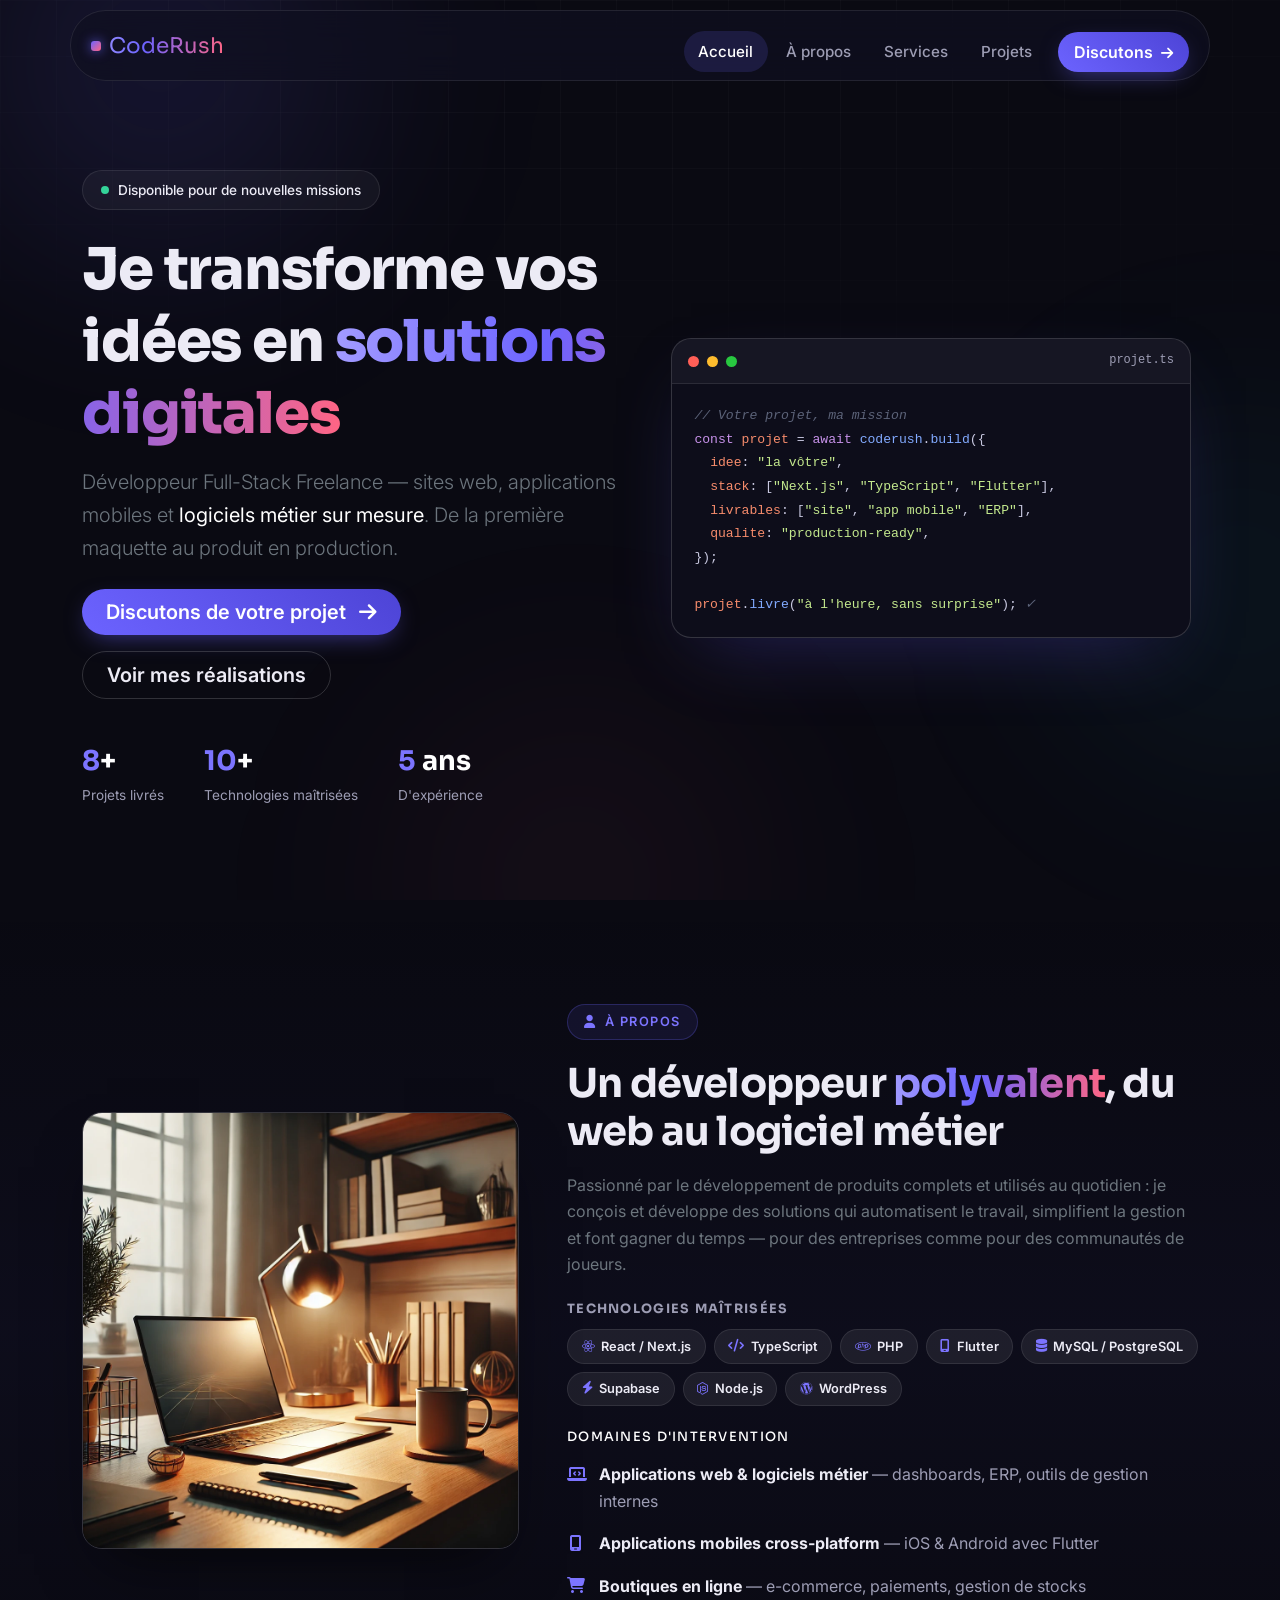
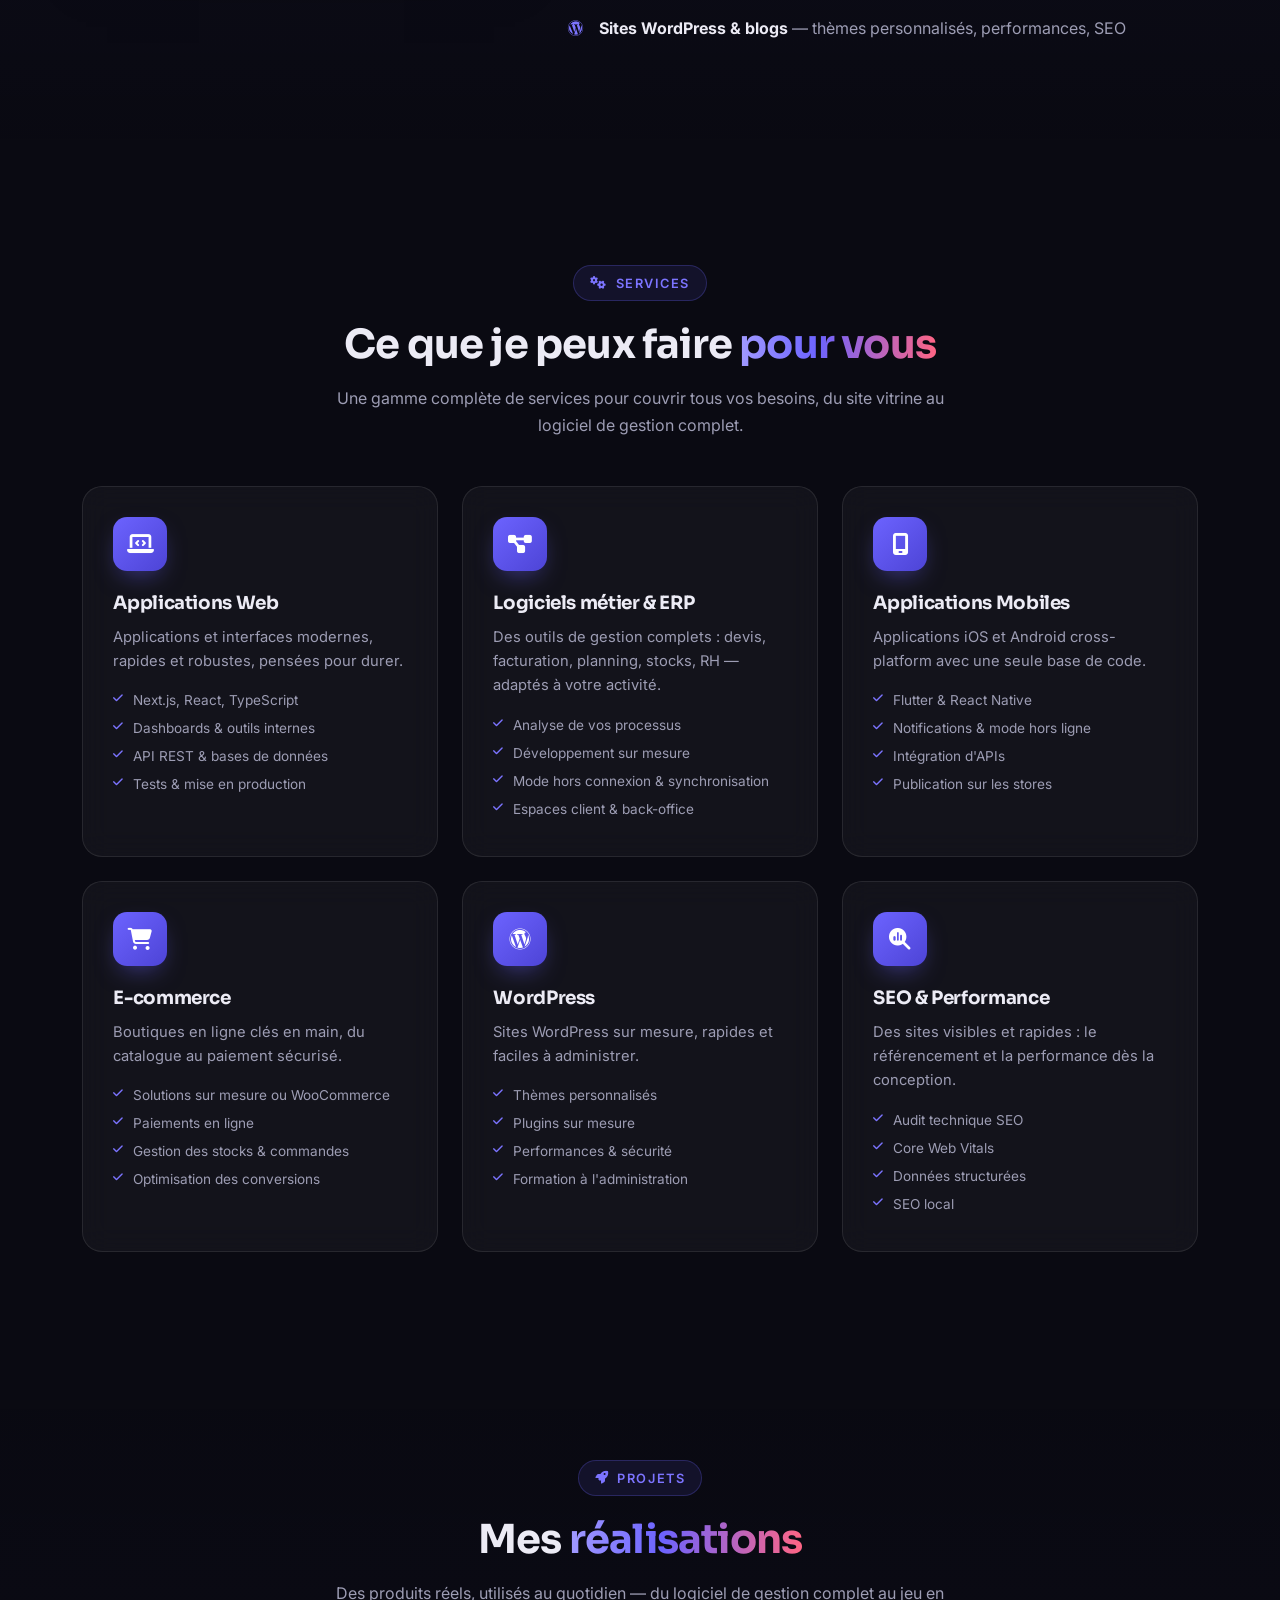
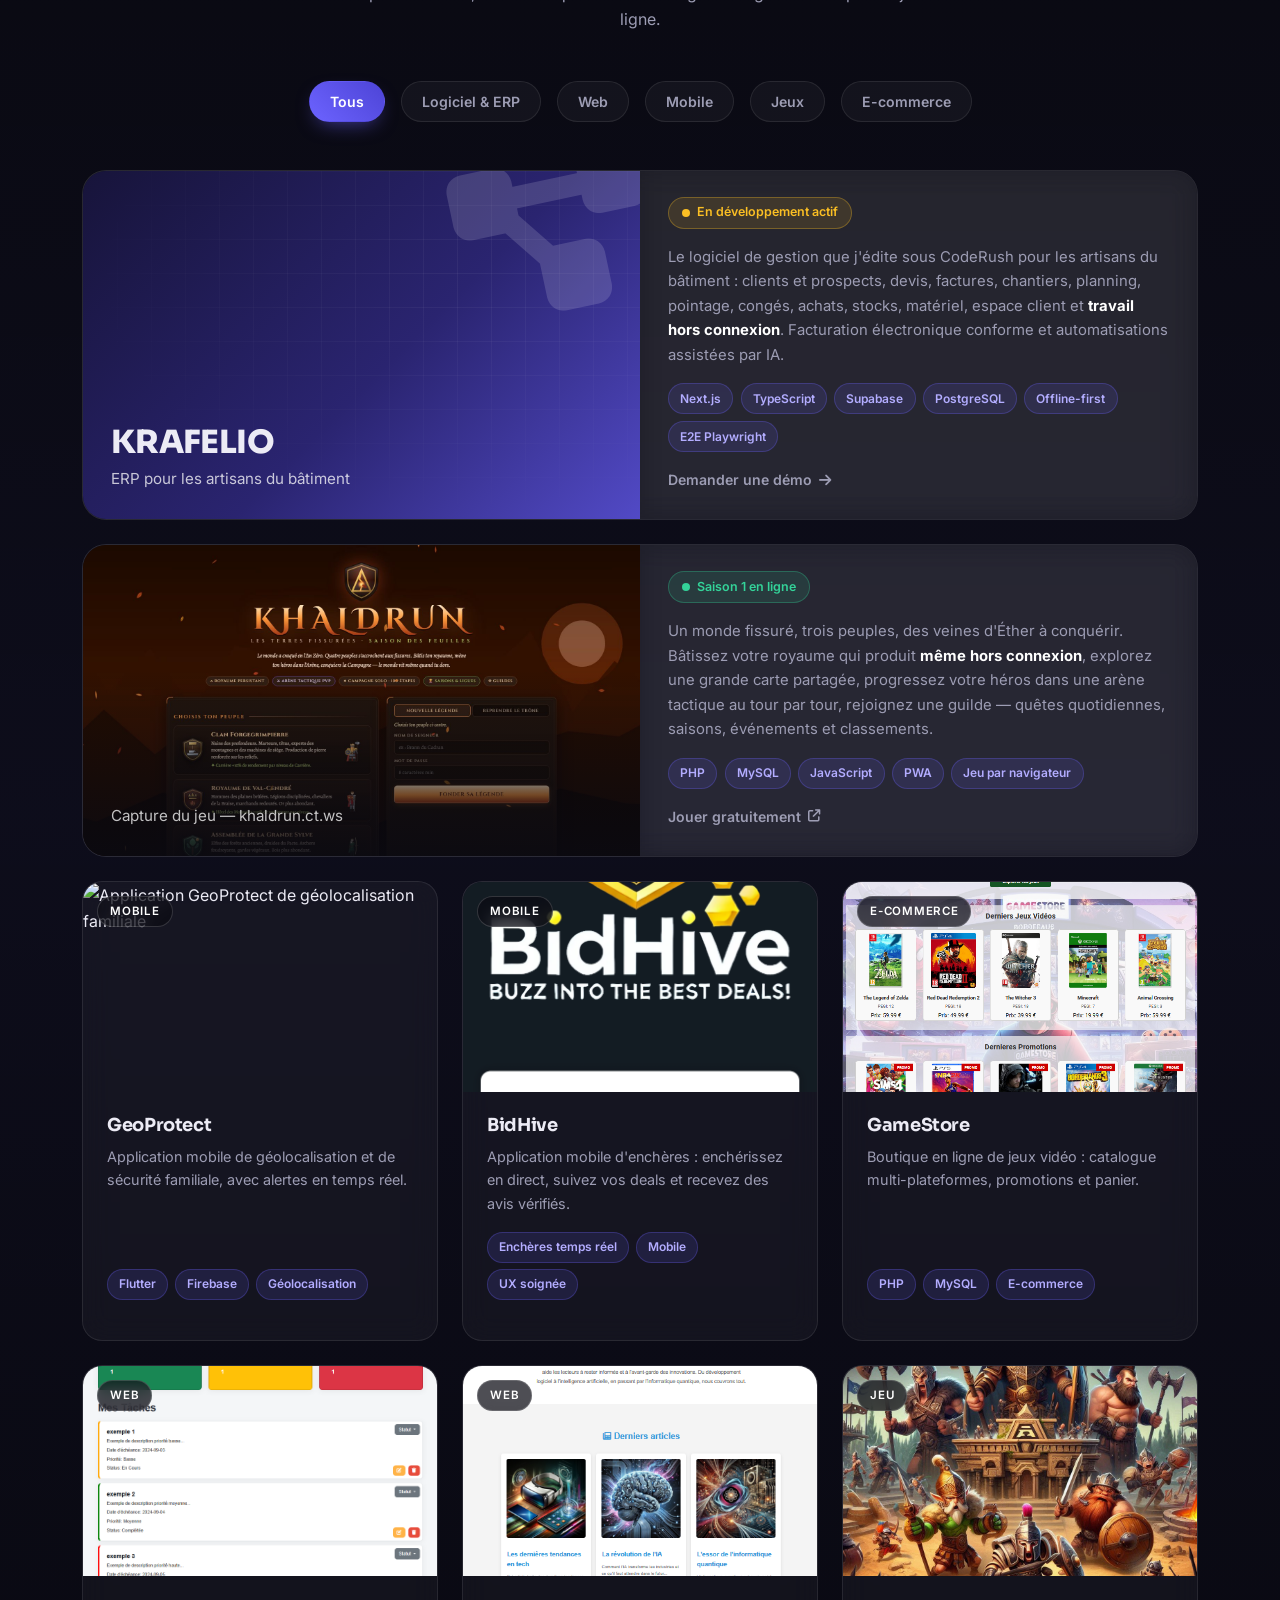
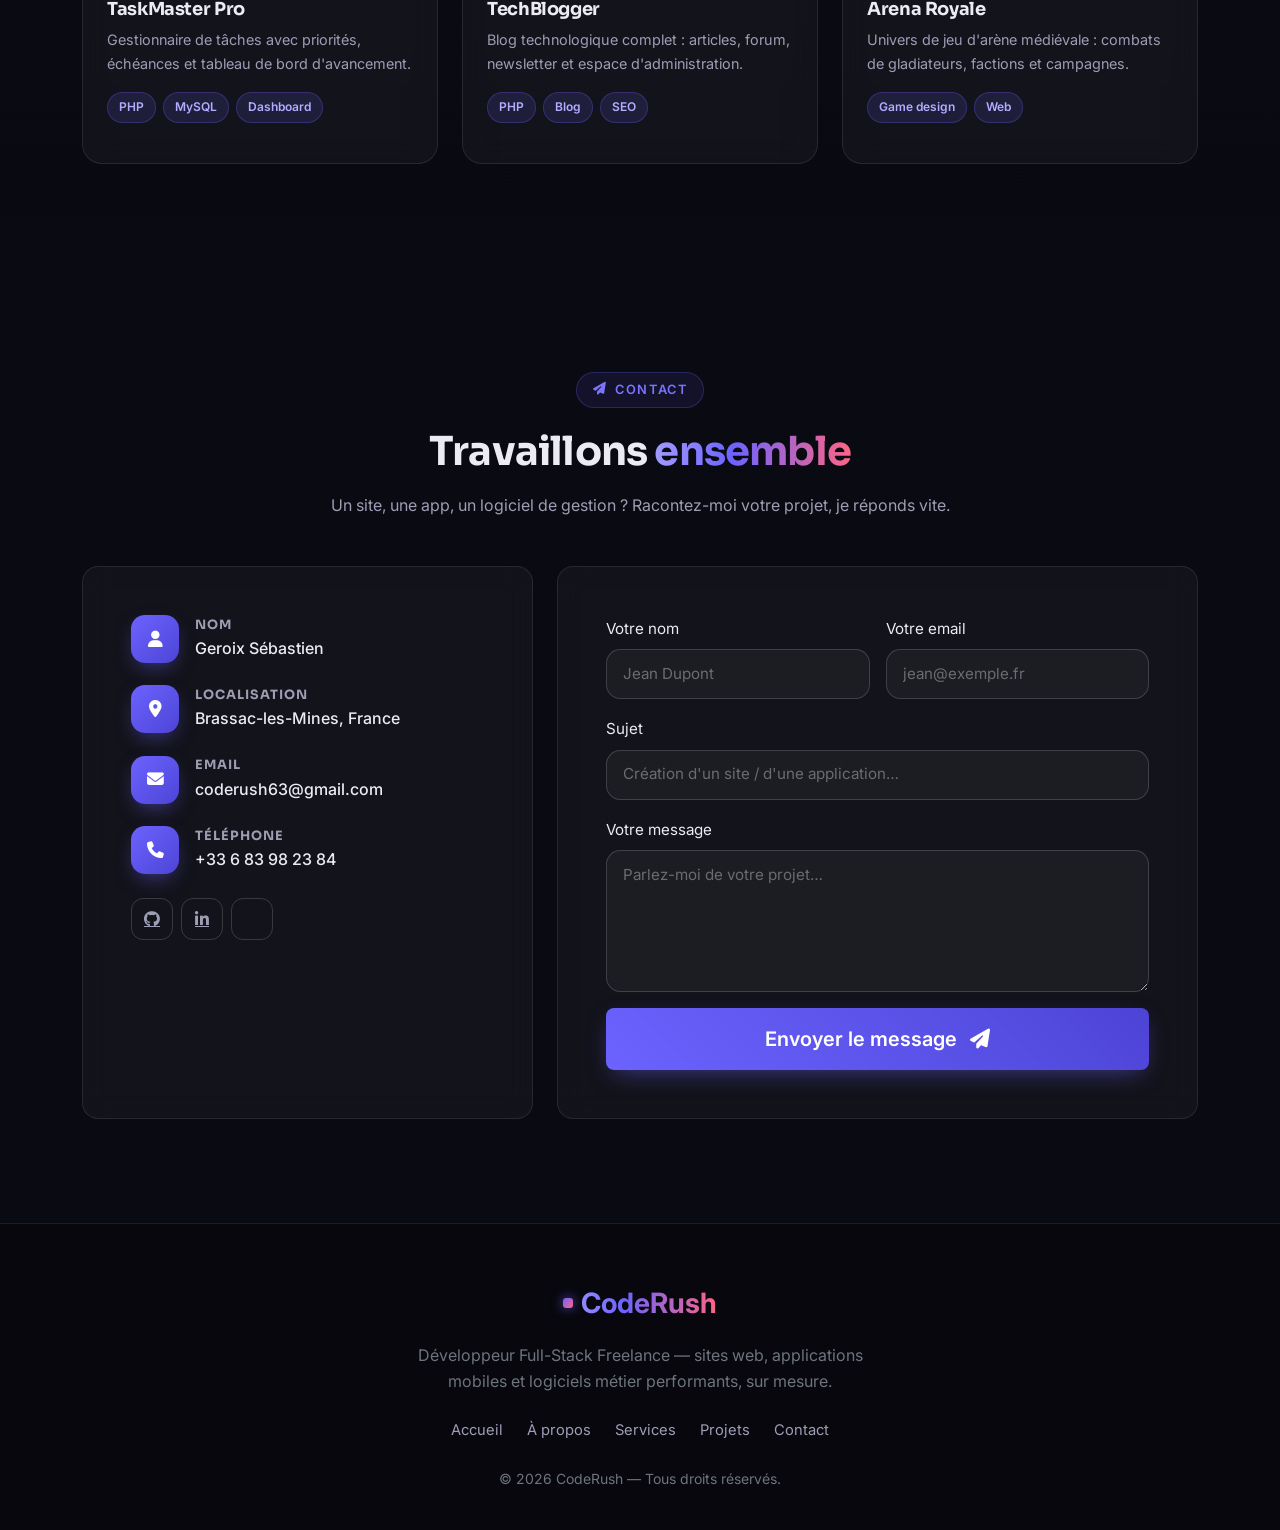
==== index.html @ 4668a02f "Khaldrun : visuel de la carte remplace par une capture reelle du jeu (khaldrun.ct.ws)" ====
<!DOCTYPE html>
<html lang="fr-FR">
<head>
    <meta charset="UTF-8">
    <meta name="viewport" content="width=device-width, initial-scale=1.0">
    <meta name="google-site-verification" content="MzzdvnJms9jfhmBtzHGOG1rC6vG__gvndeYAR5hFXu0" />
    <title>CodeRush | Développeur Full-Stack Freelance — Sites, applications & logiciels métier</title>
    <meta name="description" content="Développeur Full-Stack Freelance : sites web, applications mobiles, e-commerce et logiciels métier (ERP). Expertise Next.js, TypeScript, Flutter, PHP, Supabase et WordPress.">
    <meta name="keywords" content="développeur, développeur web, développeur application, création site web, ecommerce, code, rush, code-rush, freelance, react, nextjs, flutter, wordpress, erp, logiciel métier">
    <meta name="author" content="CodeRush">
    <meta name="robots" content="index, follow">
    <meta name="theme-color" content="#0a0a12">
    <meta property="og:title" content="CodeRush | Développeur Full-Stack Freelance">
    <meta property="og:description" content="Sites web, applications mobiles et logiciels métier sur mesure. De l'idée au produit en production.">
    <meta property="og:type" content="website">
    <meta property="og:url" content="https://www.code-rush.fr">
    <meta property="og:image" content="https://www.code-rush.fr/og-image.jpg">
    <meta property="og:image:width" content="1200">
    <meta property="og:image:height" content="630">
    <meta property="og:image:alt" content="CodeRush — Développeur Full-Stack Freelance">
    <meta property="og:locale" content="fr_FR">
    <meta property="og:site_name" content="CodeRush">
    <meta name="twitter:card" content="summary_large_image">
    <meta name="twitter:title" content="CodeRush | Développeur Full-Stack Freelance">
    <meta name="twitter:description" content="Sites web, applications mobiles et logiciels métier sur mesure. De l'idée au produit en production.">
    <meta name="twitter:image" content="https://www.code-rush.fr/og-image.jpg">
    <link rel="canonical" href="https://www.code-rush.fr">

    <!-- Schema.org markup for Google -->
    <script type="application/ld+json">
    {
      "@context": "https://schema.org",
      "@graph": [
        {
          "@type": "Person",
          "name": "CodeRush",
          "jobTitle": "Développeur Full-Stack Freelance",
          "url": "https://www.code-rush.fr",
          "sameAs": [
            "https://github.com/coderush",
            "https://www.linkedin.com/in/coderush",
            "https://www.malt.fr/profile/coderush"
          ],
          "address": {
            "@type": "PostalAddress",
            "addressLocality": "Brassac-les-Mines",
            "addressRegion": "Puy-de-Dôme",
            "addressCountry": "FR"
          },
          "email": "mailto:coderush63@gmail.com",
          "telephone": "+33-6-83-98-23-84",
          "knowsAbout": ["Next.js", "TypeScript", "React", "Flutter", "PHP", "MySQL", "Supabase", "WordPress", "Node.js"],
          "description": "Développeur Full-Stack Freelance spécialisé dans la création de sites web, d'applications mobiles et de logiciels métier (ERP)."
        },
        {
          "@type": "WebSite",
          "url": "https://www.code-rush.fr",
          "name": "CodeRush",
          "inLanguage": "fr-FR",
          "publisher": { "@id": "https://www.code-rush.fr/#person" }
        },
        {
          "@type": "ProfessionalService",
          "name": "CodeRush",
          "url": "https://www.code-rush.fr",
          "email": "coderush63@gmail.com",
          "telephone": "+33-6-83-98-23-84",
          "priceRange": "€€",
          "areaServed": "FR",
          "address": {
            "@type": "PostalAddress",
            "addressLocality": "Brassac-les-Mines",
            "addressRegion": "Puy-de-Dôme",
            "addressCountry": "FR"
          },
          "serviceType": ["Création de sites web", "Développement d'applications mobiles", "Logiciels métier et ERP", "E-commerce", "WordPress", "SEO"]
        }
      ]
    }
    </script>

    <!-- Favicon -->
    <link rel="apple-touch-icon" sizes="180x180" href="/apple-touch-icon.png">
    <link rel="icon" type="image/png" sizes="32x32" href="/favicon-32x32.png">
    <link rel="icon" type="image/png" sizes="16x16" href="/favicon-16x16.png">
    <link rel="manifest" href="/site.webmanifest">

    <!-- Bootstrap CSS -->
    <link rel="preconnect" href="https://cdn.jsdelivr.net" crossorigin>
    <link rel="preconnect" href="https://cdnjs.cloudflare.com" crossorigin>
    <link href="https://cdn.jsdelivr.net/npm/bootstrap@5.3.3/dist/css/bootstrap.min.css" rel="stylesheet">
    <!-- Font Awesome -->
    <link rel="stylesheet" href="https://cdnjs.cloudflare.com/ajax/libs/font-awesome/6.5.2/css/all.min.css">
    <!-- Google Fonts -->
    <link rel="preconnect" href="https://fonts.googleapis.com">
    <link rel="preconnect" href="https://fonts.gstatic.com" crossorigin>
    <link href="https://fonts.googleapis.com/css2?family=Inter:wght@400;500;600;700&family=Sora:wght@600;700;800&display=swap" rel="stylesheet">
    <style>
        :root {
            --primary: #7c74ff;
            --primary-strong: #6C63FF;
            --primary-dark: #4d44d6;
            --secondary: #ff6584;
            --accent: #22d3ee;
            --bg: #0a0a12;
            --bg-soft: #101020;
            --surface: rgba(255, 255, 255, 0.04);
            --surface-strong: rgba(255, 255, 255, 0.07);
            --border: rgba(255, 255, 255, 0.09);
            --border-strong: rgba(255, 255, 255, 0.16);
            --text: #ecebf5;
            --muted: #9d9db4;
            --radius: 1.25rem;
        }

        * { box-sizing: border-box; }

        html {
            overflow-x: hidden;
            scroll-behavior: smooth;
            scroll-padding-top: 90px;
        }

        body {
            font-family: 'Inter', system-ui, sans-serif;
            background-color: var(--bg);
            color: var(--text);
            overflow-x: hidden;
            width: 100%;
            position: relative;
            padding-top: 76px;
            line-height: 1.65;
            -webkit-font-smoothing: antialiased;
        }

        h1, h2, h3, h4, .display-1, .display-2, .display-3, .display-4 {
            font-family: 'Sora', sans-serif;
            font-weight: 700;
            line-height: 1.25;
            letter-spacing: -0.02em;
        }

        ::selection { background: rgba(108, 99, 255, 0.4); color: #fff; }

        :focus-visible {
            outline: 2px solid var(--primary);
            outline-offset: 3px;
            border-radius: 4px;
        }

        /* ===== Décor de fond ===== */
        .bg-decor {
            position: fixed;
            inset: 0;
            z-index: -2;
            overflow: hidden;
            pointer-events: none;
        }

        .bg-decor::before {
            content: '';
            position: absolute;
            inset: 0;
            background-image:
                linear-gradient(rgba(255,255,255,0.025) 1px, transparent 1px),
                linear-gradient(90deg, rgba(255,255,255,0.025) 1px, transparent 1px);
            background-size: 56px 56px;
            mask-image: radial-gradient(ellipse 90% 60% at 50% 0%, black 30%, transparent 80%);
            -webkit-mask-image: radial-gradient(ellipse 90% 60% at 50% 0%, black 30%, transparent 80%);
        }

        .aurora {
            position: absolute;
            width: 640px;
            height: 640px;
            border-radius: 50%;
            filter: blur(90px);
            opacity: 0.5;
        }

        .aurora-1 {
            top: -260px;
            left: -160px;
            background: radial-gradient(circle, rgba(108, 99, 255, 0.35) 0%, transparent 65%);
        }

        .aurora-2 {
            top: 30%;
            right: -280px;
            background: radial-gradient(circle, rgba(34, 211, 238, 0.14) 0%, transparent 65%);
        }

        .aurora-3 {
            bottom: -300px;
            left: 20%;
            background: radial-gradient(circle, rgba(255, 101, 132, 0.13) 0%, transparent 65%);
        }

        /* ===== Barre de progression ===== */
        .scroll-progress {
            position: fixed;
            top: 0;
            left: 0;
            height: 3px;
            width: 0%;
            background: linear-gradient(90deg, var(--primary-strong), var(--secondary));
            z-index: 2000;
            transition: width 0.1s linear;
        }

        /* ===== Sections ===== */
        section {
            width: 100%;
            overflow: hidden;
            position: relative;
            padding: 6.5rem 0;
        }

        .section-eyebrow {
            display: inline-flex;
            align-items: center;
            gap: 0.5rem;
            font-size: 0.8rem;
            font-weight: 600;
            letter-spacing: 0.12em;
            text-transform: uppercase;
            color: var(--primary);
            background: rgba(108, 99, 255, 0.1);
            border: 1px solid rgba(108, 99, 255, 0.25);
            border-radius: 999px;
            padding: 0.4rem 1rem;
            margin-bottom: 1.25rem;
        }

        .section-lead {
            color: var(--muted);
            max-width: 640px;
            margin-inline: auto;
        }

        /* ===== Composants communs ===== */
        .glass {
            background: var(--surface);
            backdrop-filter: blur(14px);
            -webkit-backdrop-filter: blur(14px);
            border: 1px solid var(--border);
            transition: transform 0.35s ease, border-color 0.35s ease, background 0.35s ease, box-shadow 0.35s ease;
        }

        .lift:hover {
            transform: translateY(-6px);
            border-color: var(--border-strong);
            background: var(--surface-strong);
            box-shadow: 0 20px 40px -20px rgba(0, 0, 0, 0.6);
        }

        .text-gradient {
            background: linear-gradient(92deg, #a29bff 0%, var(--primary-strong) 40%, var(--secondary) 100%);
            -webkit-background-clip: text;
            background-clip: text;
            color: transparent;
        }

        .btn-gradient {
            background: linear-gradient(45deg, var(--primary-strong), var(--primary-dark));
            border: none;
            color: #fff;
            font-weight: 600;
            box-shadow: 0 8px 24px -8px rgba(108, 99, 255, 0.55);
            transition: transform 0.25s ease, box-shadow 0.25s ease, filter 0.25s ease;
        }

        .btn-gradient:hover {
            transform: translateY(-2px);
            box-shadow: 0 14px 30px -8px rgba(108, 99, 255, 0.65);
            filter: brightness(1.08);
            color: #fff;
        }

        .btn-ghost {
            border: 1px solid var(--border-strong);
            color: var(--text);
            background: transparent;
            font-weight: 600;
            transition: all 0.25s ease;
        }

        .btn-ghost:hover {
            border-color: var(--primary);
            color: #fff;
            background: rgba(108, 99, 255, 0.12);
        }

        .chip {
            display: inline-flex;
            align-items: center;
            gap: 0.4rem;
            font-size: 0.8rem;
            font-weight: 600;
            padding: 0.35rem 0.85rem;
            border-radius: 999px;
            background: var(--surface-strong);
            border: 1px solid var(--border);
            color: var(--text);
        }

        .chip i { color: var(--primary); }

        /* ===== Navbar ===== */
        .navbar {
            transition: all 0.3s ease;
            z-index: 1030;
            padding: 0.65rem 1rem;
        }

        .navbar .container {
            max-width: 1140px;
            background: rgba(16, 16, 32, 0.72);
            border: 1px solid var(--border);
            border-radius: 999px;
            padding: 0.5rem 1.25rem;
            backdrop-filter: blur(16px);
            -webkit-backdrop-filter: blur(16px);
            transition: all 0.3s ease;
        }

        .navbar.scrolled .container {
            background: rgba(16, 16, 32, 0.92);
            box-shadow: 0 10px 30px -12px rgba(0, 0, 0, 0.6);
        }

        .navbar-brand {
            font-family: 'Sora', sans-serif;
            font-size: 1.35rem;
            white-space: nowrap;
            display: inline-flex;
            align-items: center;
            gap: 0.5rem;
        }

        .brand-dot {
            width: 10px;
            height: 10px;
            border-radius: 3px;
            background: linear-gradient(135deg, var(--primary-strong), var(--secondary));
            box-shadow: 0 0 12px rgba(108, 99, 255, 0.8);
        }

        .navbar-toggler {
            border: 1px solid var(--border-strong);
            padding: 0.45rem 0.6rem;
            box-shadow: none !important;
        }

        .navbar-toggler-icon {
            background-image: url("data:image/svg+xml,%3csvg xmlns='http://www.w3.org/2000/svg' viewBox='0 0 30 30'%3e%3cpath stroke='rgba%28255, 255, 255, 0.85%29' stroke-linecap='round' stroke-miterlimit='10' stroke-width='2' d='M4 7h22M4 15h22M4 23h22'/%3e%3c/svg%3e") !important;
            width: 1.25em;
            height: 1.25em;
        }

        .navbar-collapse {
            margin-top: 0.75rem;
        }

        @media (max-width: 991.98px) {
            .navbar .container {
                border-radius: 1.25rem;
            }
            .navbar-collapse {
                background: rgba(16, 16, 32, 0.97);
                border: 1px solid var(--border);
                border-radius: 1rem;
                padding: 1rem;
            }
        }

        .nav-link {
            position: relative;
            padding: 0.5rem 0.9rem !important;
            color: var(--muted) !important;
            font-weight: 500;
            font-size: 0.95rem;
            border-radius: 999px;
            transition: color 0.25s ease, background 0.25s ease;
        }

        .nav-link:hover { color: #fff !important; }

        .nav-link.active {
            color: #fff !important;
            background: rgba(108, 99, 255, 0.16);
        }

        /* ===== Hero ===== */
        #hero {
            min-height: calc(100vh - 76px);
            display: flex;
            align-items: center;
            position: relative;
            padding: 5rem 0;
        }

        .hero-badge {
            display: inline-flex;
            align-items: center;
            gap: 0.6rem;
            font-size: 0.85rem;
            font-weight: 500;
            color: var(--text);
            background: var(--surface);
            border: 1px solid var(--border);
            padding: 0.5rem 1.1rem;
            border-radius: 999px;
        }

        .pulse-dot {
            width: 8px;
            height: 8px;
            border-radius: 50%;
            background: #34d399;
            box-shadow: 0 0 0 0 rgba(52, 211, 153, 0.6);
            animation: pulse 2s infinite;
        }

        @keyframes pulse {
            0% { box-shadow: 0 0 0 0 rgba(52, 211, 153, 0.55); }
            70% { box-shadow: 0 0 0 9px rgba(52, 211, 153, 0); }
            100% { box-shadow: 0 0 0 0 rgba(52, 211, 153, 0); }
        }

        #hero h1 {
            font-size: clamp(2.2rem, 5vw, 3.6rem);
            font-weight: 800;
        }

        .hero-stats {
            display: flex;
            gap: 2.5rem;
            flex-wrap: wrap;
            margin-top: 2.5rem;
        }

        .hero-stat .num {
            font-family: 'Sora', sans-serif;
            font-size: 1.7rem;
            font-weight: 700;
            color: #fff;
        }

        .hero-stat .num span { color: var(--primary); }

        .hero-stat .lbl {
            font-size: 0.85rem;
            color: var(--muted);
        }

        /* Fenêtre code (hero visuel) */
        .code-window {
            background: #0d0d1a;
            border: 1px solid var(--border-strong);
            border-radius: var(--radius);
            box-shadow: 0 30px 80px -30px rgba(108, 99, 255, 0.35), 0 20px 50px -20px rgba(0,0,0,0.7);
            overflow: hidden;
            max-width: 520px;
            margin-inline: auto;
        }

        .code-window-bar {
            display: flex;
            align-items: center;
            gap: 0.5rem;
            padding: 0.75rem 1rem;
            background: rgba(255, 255, 255, 0.04);
            border-bottom: 1px solid var(--border);
        }

        .code-dot { width: 11px; height: 11px; border-radius: 50%; }
        .code-dot:nth-child(1) { background: #ff5f57; }
        .code-dot:nth-child(2) { background: #febc2e; }
        .code-dot:nth-child(3) { background: #28c840; }
        .code-file {
            margin-left: auto;
            font-size: 0.75rem;
            color: var(--muted);
            font-family: ui-monospace, 'Cascadia Code', 'Fira Code', monospace;
        }

        .code-window pre {
            margin: 0;
            padding: 1.25rem 1.4rem;
            font-family: ui-monospace, 'Cascadia Code', 'Fira Code', monospace;
            font-size: 0.82rem;
            line-height: 1.8;
            color: #c8c8e0;
        }

        .c-kw { color: #c792ea; }
        .c-fn { color: #82aaff; }
        .c-str { color: #c3e88d; }
        .c-prop { color: #f78c6c; }
        .c-com { color: #5c6379; font-style: italic; }

        .float-anim { animation: float 7s ease-in-out infinite; }

        @keyframes float {
            0%, 100% { transform: translateY(0); }
            50% { transform: translateY(-14px); }
        }

        /* ===== About ===== */
        .about-photo {
            border-radius: var(--radius);
            border: 1px solid var(--border-strong);
            box-shadow: 0 30px 60px -25px rgba(0, 0, 0, 0.7);
            width: 100%;
            height: auto;
            object-fit: cover;
        }

        .stack-group h3 {
            font-size: 0.8rem;
            text-transform: uppercase;
            letter-spacing: 0.1em;
            color: var(--muted);
            margin-bottom: 0.75rem;
        }

        .about-list li {
            display: flex;
            align-items: flex-start;
            gap: 0.9rem;
            margin-bottom: 1rem;
            color: var(--muted);
        }

        .about-list i {
            color: var(--primary);
            margin-top: 0.3rem;
            width: 1.1rem;
            text-align: center;
        }

        .about-list strong { color: var(--text); }

        /* ===== Services ===== */
        .service-card {
            position: relative;
            padding: 1.9rem;
            height: 100%;
            border-radius: var(--radius);
            overflow: hidden;
        }

        .service-card::after {
            content: '';
            position: absolute;
            top: 0;
            left: 0;
            right: 0;
            height: 3px;
            background: linear-gradient(90deg, var(--primary-strong), var(--secondary));
            opacity: 0;
            transition: opacity 0.35s ease;
        }

        .service-card:hover::after { opacity: 1; }

        .service-icon {
            display: inline-flex;
            align-items: center;
            justify-content: center;
            width: 54px;
            height: 54px;
            border-radius: 14px;
            font-size: 1.35rem;
            color: #fff;
            background: linear-gradient(135deg, var(--primary-strong), var(--primary-dark));
            box-shadow: 0 10px 24px -8px rgba(108, 99, 255, 0.5);
            margin-bottom: 1.25rem;
        }

        .service-card h3 { font-size: 1.15rem; margin-bottom: 0.65rem; }

        .service-card p { color: var(--muted); font-size: 0.92rem; margin-bottom: 1rem; }

        .service-card ul {
            color: var(--muted);
            font-size: 0.85rem;
            padding-left: 0;
            margin: 0;
        }

        .service-card ul li {
            list-style: none;
            padding-left: 1.2rem;
            position: relative;
            margin-bottom: 0.35rem;
        }

        .service-card ul li::before {
            content: '\f00c';
            font-family: 'Font Awesome 6 Free';
            font-weight: 900;
            position: absolute;
            left: 0;
            top: 0;
            font-size: 0.7rem;
            color: var(--primary);
        }

        /* ===== Projets ===== */
        .filter-btn {
            border: 1px solid var(--border);
            background: var(--surface);
            color: var(--muted);
            font-weight: 600;
            font-size: 0.88rem;
            padding: 0.5rem 1.25rem;
            border-radius: 999px;
            transition: all 0.25s ease;
        }

        .filter-btn:hover { color: #fff; border-color: var(--border-strong); }

        .filter-btn.active {
            color: #fff;
            background: linear-gradient(45deg, var(--primary-strong), var(--primary-dark));
            border-color: transparent;
            box-shadow: 0 8px 20px -8px rgba(108, 99, 255, 0.6);
        }

        .project-item { transition: opacity 0.35s ease, transform 0.35s ease; }
        .project-item.is-hidden { display: none; }

        /* Cartes mises en avant (sans image) */
        .featured-card {
            position: relative;
            border-radius: calc(var(--radius) + 4px);
            overflow: hidden;
            height: 100%;
        }

        .featured-visual {
            position: relative;
            min-height: 230px;
            display: flex;
            align-items: flex-end;
            padding: 1.75rem;
            overflow: hidden;
        }

        .featured-visual::before {
            content: '';
            position: absolute;
            inset: 0;
            background-image:
                linear-gradient(rgba(255,255,255,0.05) 1px, transparent 1px),
                linear-gradient(90deg, rgba(255,255,255,0.05) 1px, transparent 1px);
            background-size: 34px 34px;
            mask-image: radial-gradient(ellipse at 70% 30%, black, transparent 75%);
            -webkit-mask-image: radial-gradient(ellipse at 70% 30%, black, transparent 75%);
        }

        .visual-krafelio {
            background: linear-gradient(135deg, #17143a 0%, #2a2470 55%, #6C63FF 130%);
        }

        .visual-khaldrun {
            background: linear-gradient(135deg, #161032 0%, #3b1f5e 55%, #7a3db8 130%);
        }

        /* Visuel photo (capture du site) */
        .visual-photo {
            position: relative;
            min-height: 280px;
        }

        .visual-photo .visual-img {
            position: absolute;
            inset: 0;
            width: 100%;
            height: 100%;
            object-fit: cover;
            object-position: top center;
        }

        .visual-photo::after {
            content: '';
            position: absolute;
            inset: 0;
            background: linear-gradient(180deg, rgba(10, 10, 18, 0) 40%, rgba(10, 10, 18, 0.85) 100%);
        }

        .visual-photo .visual-caption {
            position: relative;
            z-index: 1;
        }

        .featured-glyph {
            position: absolute;
            top: -25px;
            right: -15px;
            font-size: 11rem;
            opacity: 0.14;
            color: #fff;
            transform: rotate(-12deg);
            pointer-events: none;
        }

        .featured-visual h3 {
            position: relative;
            font-size: 2rem;
            font-weight: 800;
            margin: 0;
        }

        .featured-visual .featured-sub {
            position: relative;
            color: rgba(255, 255, 255, 0.75);
            font-size: 0.95rem;
            margin-top: 0.25rem;
        }

        .featured-body {
            padding: 1.6rem 1.75rem 1.75rem;
            background: var(--surface);
            backdrop-filter: blur(14px);
        }

        .featured-body p { color: var(--muted); font-size: 0.93rem; }

        .modules-chips { display: flex; flex-wrap: wrap; gap: 0.45rem; }

        .status-pill {
            display: inline-flex;
            align-items: center;
            gap: 0.45rem;
            font-size: 0.78rem;
            font-weight: 600;
            padding: 0.3rem 0.8rem;
            border-radius: 999px;
        }

        .status-dev { background: rgba(251, 191, 36, 0.12); color: #fbbf24; border: 1px solid rgba(251, 191, 36, 0.3); }
        .status-live { background: rgba(52, 211, 153, 0.12); color: #34d399; border: 1px solid rgba(52, 211, 153, 0.3); }

        /* Cartes projets classiques */
        .project-card {
            display: flex;
            flex-direction: column;
            height: 100%;
            border-radius: var(--radius);
            overflow: hidden;
        }

        .project-media {
            position: relative;
            height: 210px;
            overflow: hidden;
            flex-shrink: 0;
        }

        .project-img {
            width: 100%;
            height: 100%;
            object-fit: cover;
            transition: transform 0.6s ease;
        }

        .project-card:hover .project-img { transform: scale(1.06); }

        .project-cat {
            position: absolute;
            top: 0.9rem;
            left: 0.9rem;
            font-size: 0.72rem;
            font-weight: 600;
            letter-spacing: 0.06em;
            text-transform: uppercase;
            color: #fff;
            background: rgba(10, 10, 18, 0.72);
            border: 1px solid var(--border-strong);
            backdrop-filter: blur(8px);
            padding: 0.3rem 0.75rem;
            border-radius: 999px;
        }

        .project-body {
            padding: 1.4rem 1.5rem 1.5rem;
            display: flex;
            flex-direction: column;
            flex-grow: 1;
        }

        .project-body h3 { font-size: 1.12rem; margin-bottom: 0.5rem; }

        .project-body p { color: var(--muted); font-size: 0.9rem; margin-bottom: 1rem; }

        .project-tags {
            margin-top: auto;
            display: flex;
            flex-wrap: wrap;
            gap: 0.4rem;
        }

        .tag {
            font-size: 0.75rem;
            font-weight: 600;
            padding: 0.28rem 0.7rem;
            border-radius: 999px;
            background: rgba(108, 99, 255, 0.14);
            border: 1px solid rgba(108, 99, 255, 0.28);
            color: #b3adff;
        }

        .project-link {
            color: var(--muted);
            font-size: 0.88rem;
            font-weight: 600;
            text-decoration: none;
            display: inline-flex;
            align-items: center;
            gap: 0.45rem;
            transition: color 0.25s ease, gap 0.25s ease;
        }

        .project-link:hover { color: var(--primary); gap: 0.7rem; }

        /* ===== Contact ===== */
        .contact-item {
            display: flex;
            align-items: center;
            gap: 1rem;
            margin-bottom: 1.4rem;
        }

        .contact-icon {
            display: inline-flex;
            align-items: center;
            justify-content: center;
            width: 48px;
            height: 48px;
            flex-shrink: 0;
            border-radius: 14px;
            color: #fff;
            font-size: 1.05rem;
            background: linear-gradient(135deg, var(--primary-strong), var(--primary-dark));
            box-shadow: 0 8px 20px -6px rgba(108, 99, 255, 0.5);
        }

        .contact-item h3 { font-size: 0.8rem; text-transform: uppercase; letter-spacing: 0.08em; color: var(--muted); margin-bottom: 0.15rem; }
        .contact-item p { margin: 0; font-weight: 500; }
        .contact-item a { color: var(--text); text-decoration: none; transition: color 0.25s ease; }
        .contact-item a:hover { color: var(--primary); }

        .form-control, .form-label { font-size: 0.95rem; }

        .form-control {
            background: rgba(255, 255, 255, 0.04);
            border: 1px solid var(--border-strong);
            color: var(--text);
            padding: 0.8rem 1rem;
            border-radius: 0.9rem;
        }

        .form-control:focus {
            background: rgba(255, 255, 255, 0.07);
            border-color: var(--primary);
            color: #fff;
            box-shadow: 0 0 0 0.22rem rgba(108, 99, 255, 0.22);
        }

        .form-control::placeholder { color: rgba(255, 255, 255, 0.35); }

        .social-btn {
            display: inline-flex;
            align-items: center;
            justify-content: center;
            width: 42px;
            height: 42px;
            border-radius: 12px;
            border: 1px solid var(--border-strong);
            color: var(--muted);
            transition: all 0.25s ease;
        }

        .social-btn:hover {
            color: #fff;
            border-color: var(--primary);
            background: rgba(108, 99, 255, 0.15);
            transform: translateY(-3px);
        }

        /* ===== Footer ===== */
        footer {
            background: #07070d;
            border-top: 1px solid var(--border);
            padding: 3.5rem 0 2.5rem;
        }

        .footer-link {
            color: var(--muted);
            text-decoration: none;
            font-size: 0.92rem;
            transition: color 0.25s ease;
        }

        .footer-link:hover { color: var(--primary); }

        /* ===== Retour en haut ===== */
        .back-top {
            position: fixed;
            bottom: 1.5rem;
            right: 1.5rem;
            width: 44px;
            height: 44px;
            border-radius: 12px;
            border: 1px solid var(--border-strong);
            background: rgba(16, 16, 32, 0.85);
            backdrop-filter: blur(10px);
            color: var(--text);
            display: flex;
            align-items: center;
            justify-content: center;
            opacity: 0;
            pointer-events: none;
            transform: translateY(10px);
            transition: all 0.3s ease;
            z-index: 1040;
        }

        .back-top.show {
            opacity: 1;
            pointer-events: auto;
            transform: translateY(0);
        }

        .back-top:hover { border-color: var(--primary); color: var(--primary); }

        /* ===== Révélation au scroll ===== */
        .reveal {
            opacity: 0;
            transform: translateY(26px);
            transition: opacity 0.7s ease, transform 0.7s ease;
        }

        .reveal.visible {
            opacity: 1;
            transform: none;
        }

        @media (prefers-reduced-motion: reduce) {
            html { scroll-behavior: auto; }
            .reveal { opacity: 1; transform: none; transition: none; }
            .float-anim, .pulse-dot { animation: none; }
            .project-img, .lift, .btn-gradient, .social-btn { transition: none; }
        }

        /* ===== Responsive ===== */
        @media (max-width: 991.98px) {
            section { padding: 4.5rem 0; }
            .hero-stats { gap: 1.75rem; }
        }

        @media (max-width: 575.98px) {
            body { padding-top: 68px; }
            section { padding: 3.5rem 0; }
            .featured-visual { min-height: 190px; }
            .featured-visual h3 { font-size: 1.6rem; }
            .hero-stats { gap: 1.25rem 2rem; }
        }
    </style>
</head>
<body>
    <div class="bg-decor">
        <div class="aurora aurora-1"></div>
        <div class="aurora aurora-2"></div>
        <div class="aurora aurora-3"></div>
    </div>

    <div class="scroll-progress" id="scroll-progress" aria-hidden="true"></div>

    <!-- Navbar -->
    <nav class="navbar navbar-expand-lg fixed-top" aria-label="Navigation principale">
        <div class="container">
            <a class="navbar-brand text-gradient" href="#hero" aria-label="CodeRush - Développeur Full-Stack">
                <span class="brand-dot" aria-hidden="true"></span>CodeRush
            </a>
            <button class="navbar-toggler" type="button" data-bs-toggle="collapse" data-bs-target="#navbarNav" aria-controls="navbarNav" aria-expanded="false" aria-label="Ouvrir le menu">
                <span class="navbar-toggler-icon"></span>
            </button>
            <div class="collapse navbar-collapse" id="navbarNav">
                <ul class="navbar-nav ms-auto align-items-lg-center gap-lg-1">
                    <li class="nav-item"><a class="nav-link" href="#hero">Accueil</a></li>
                    <li class="nav-item"><a class="nav-link" href="#about">À propos</a></li>
                    <li class="nav-item"><a class="nav-link" href="#services">Services</a></li>
                    <li class="nav-item"><a class="nav-link" href="#projects">Projets</a></li>
                    <li class="nav-item ms-lg-2 mt-2 mt-lg-0"><a class="btn btn-gradient rounded-pill px-3 py-2" href="#contact">Discutons <i class="fas fa-arrow-right ms-1 small"></i></a></li>
                </ul>
            </div>
        </div>
    </nav>

    <!-- Hero -->
    <section id="hero" aria-label="Introduction">
        <div class="container">
            <div class="row align-items-center g-5">
                <div class="col-lg-6 order-2 order-lg-1">
                    <div class="hero-badge reveal">
                        <span class="pulse-dot" aria-hidden="true"></span>
                        Disponible pour de nouvelles missions
                    </div>
                    <h1 class="mt-4 mb-3 reveal" style="transition-delay:.1s">
                        Je transforme vos idées en <span class="text-gradient">solutions digitales</span>
                    </h1>
                    <p class="lead text-secondary reveal" style="transition-delay:.2s; max-width: 540px;">
                        Développeur Full-Stack Freelance — sites web, applications mobiles et
                        <strong class="text-white">logiciels métier sur mesure</strong>.
                        De la première maquette au produit en production.
                    </p>
                    <div class="d-flex gap-3 flex-wrap mt-4 reveal" style="transition-delay:.3s">
                        <a href="#contact" class="btn btn-gradient btn-lg rounded-pill px-4">
                            Discutons de votre projet <i class="fas fa-arrow-right ms-2"></i>
                        </a>
                        <a href="#projects" class="btn btn-ghost btn-lg rounded-pill px-4">Voir mes réalisations</a>
                    </div>
                    <div class="hero-stats reveal" style="transition-delay:.4s">
                        <div class="hero-stat">
                            <div class="num"><span>8</span>+</div>
                            <div class="lbl">Projets livrés</div>
                        </div>
                        <div class="hero-stat">
                            <div class="num"><span>10</span>+</div>
                            <div class="lbl">Technologies maîtrisées</div>
                        </div>
                        <div class="hero-stat">
                            <div class="num"><span>5</span> ans</div>
                            <div class="lbl">D'expérience</div>
                        </div>
                    </div>
                </div>
                <div class="col-lg-6 order-1 order-lg-2 reveal" style="transition-delay:.25s">
                    <div class="code-window float-anim" role="img" aria-label="Extrait de code illustrant mon métier">
                        <div class="code-window-bar">
                            <span class="code-dot"></span><span class="code-dot"></span><span class="code-dot"></span>
                            <span class="code-file">projet.ts</span>
                        </div>
                        <pre><span class="c-com">// Votre projet, ma mission</span>
<span class="c-kw">const</span> <span class="c-prop">projet</span> = <span class="c-kw">await</span> <span class="c-fn">coderush</span>.<span class="c-fn">build</span>({
  <span class="c-prop">idee</span>: <span class="c-str">"la vôtre"</span>,
  <span class="c-prop">stack</span>: [<span class="c-str">"Next.js"</span>, <span class="c-str">"TypeScript"</span>, <span class="c-str">"Flutter"</span>],
  <span class="c-prop">livrables</span>: [<span class="c-str">"site"</span>, <span class="c-str">"app mobile"</span>, <span class="c-str">"ERP"</span>],
  <span class="c-prop">qualite</span>: <span class="c-str">"production-ready"</span>,
});

<span class="c-prop">projet</span>.<span class="c-fn">livre</span>(<span class="c-str">"à l'heure, sans surprise"</span>); <span class="c-com">✓</span></pre>
                    </div>
                </div>
            </div>
        </div>
    </section>

    <!-- À propos -->
    <section id="about" aria-label="À propos" style="background: linear-gradient(180deg, transparent, rgba(108,99,255,0.04) 50%, transparent);">
        <div class="container">
            <div class="row align-items-center g-5">
                <div class="col-lg-5 reveal">
                    <img src="img/about-me.webp"
                         alt="Espace de travail de CodeRush, développeur full-stack" class="about-photo" width="1024" height="1024" loading="lazy">
                </div>
                <div class="col-lg-7">
                    <div class="reveal">
                        <span class="section-eyebrow"><i class="fas fa-user"></i>À propos</span>
                        <h2 class="display-6 fw-bold mb-3">Un développeur <span class="text-gradient">polyvalent</span>, du web au logiciel métier</h2>
                        <p class="text-secondary mb-4">
                            Passionné par le développement de produits complets et utilisés au quotidien :
                            je conçois et développe des solutions qui automatisent le travail, simplifient la gestion
                            et font gagner du temps — pour des entreprises comme pour des communautés de joueurs.
                        </p>
                    </div>

                    <div class="stack-group mb-4 reveal" style="transition-delay:.1s">
                        <h3>Technologies maîtrisées</h3>
                        <div class="d-flex flex-wrap gap-2">
                            <span class="chip"><i class="fab fa-react"></i>React / Next.js</span>
                            <span class="chip"><i class="fas fa-code"></i>TypeScript</span>
                            <span class="chip"><i class="fab fa-php"></i>PHP</span>
                            <span class="chip"><i class="fas fa-mobile-screen"></i>Flutter</span>
                            <span class="chip"><i class="fas fa-database"></i>MySQL / PostgreSQL</span>
                            <span class="chip"><i class="fas fa-bolt"></i>Supabase</span>
                            <span class="chip"><i class="fab fa-node-js"></i>Node.js</span>
                            <span class="chip"><i class="fab fa-wordpress"></i>WordPress</span>
                        </div>
                    </div>

                    <div class="reveal" style="transition-delay:.2s">
                        <h3 class="text-white h6 mb-3" style="font-size:.8rem; text-transform:uppercase; letter-spacing:.1em;">Domaines d'intervention</h3>
                        <ul class="about-list list-unstyled mb-0">
                            <li>
                                <i class="fas fa-laptop-code"></i>
                                <span><strong>Applications web & logiciels métier</strong> — dashboards, ERP, outils de gestion internes</span>
                            </li>
                            <li>
                                <i class="fas fa-mobile-screen"></i>
                                <span><strong>Applications mobiles cross-platform</strong> — iOS & Android avec Flutter</span>
                            </li>
                            <li>
                                <i class="fas fa-cart-shopping"></i>
                                <span><strong>Boutiques en ligne</strong> — e-commerce, paiements, gestion de stocks</span>
                            </li>
                            <li>
                                <i class="fab fa-wordpress"></i>
                                <span><strong>Sites WordPress & blogs</strong> — thèmes personnalisés, performances, SEO</span>
                            </li>
                        </ul>
                    </div>
                </div>
            </div>
        </div>
    </section>

    <!-- Services -->
    <section id="services" aria-label="Services">
        <div class="container">
            <div class="text-center mb-5">
                <div class="reveal">
                    <span class="section-eyebrow"><i class="fas fa-gears"></i>Services</span>
                    <h2 class="display-6 fw-bold mb-3">Ce que je peux faire <span class="text-gradient">pour vous</span></h2>
                    <p class="section-lead">Une gamme complète de services pour couvrir tous vos besoins, du site vitrine au logiciel de gestion complet.</p>
                </div>
            </div>

            <div class="row g-4">
                <div class="col-md-6 col-lg-4 reveal">
                    <div class="service-card glass lift">
                        <div class="service-icon"><i class="fas fa-laptop-code"></i></div>
                        <h3>Applications Web</h3>
                        <p>Applications et interfaces modernes, rapides et robustes, pensées pour durer.</p>
                        <ul>
                            <li>Next.js, React, TypeScript</li>
                            <li>Dashboards & outils internes</li>
                            <li>API REST & bases de données</li>
                            <li>Tests & mise en production</li>
                        </ul>
                    </div>
                </div>
                <div class="col-md-6 col-lg-4 reveal" style="transition-delay:.05s">
                    <div class="service-card glass lift">
                        <div class="service-icon"><i class="fas fa-diagram-project"></i></div>
                        <h3>Logiciels métier & ERP</h3>
                        <p>Des outils de gestion complets : devis, facturation, planning, stocks, RH — adaptés à votre activité.</p>
                        <ul>
                            <li>Analyse de vos processus</li>
                            <li>Développement sur mesure</li>
                            <li>Mode hors connexion & synchronisation</li>
                            <li>Espaces client & back-office</li>
                        </ul>
                    </div>
                </div>
                <div class="col-md-6 col-lg-4 reveal" style="transition-delay:.1s">
                    <div class="service-card glass lift">
                        <div class="service-icon"><i class="fas fa-mobile-screen"></i></div>
                        <h3>Applications Mobiles</h3>
                        <p>Applications iOS et Android cross-platform avec une seule base de code.</p>
                        <ul>
                            <li>Flutter & React Native</li>
                            <li>Notifications & mode hors ligne</li>
                            <li>Intégration d'APIs</li>
                            <li>Publication sur les stores</li>
                        </ul>
                    </div>
                </div>
                <div class="col-md-6 col-lg-4 reveal" style="transition-delay:.05s">
                    <div class="service-card glass lift">
                        <div class="service-icon"><i class="fas fa-cart-shopping"></i></div>
                        <h3>E-commerce</h3>
                        <p>Boutiques en ligne clés en main, du catalogue au paiement sécurisé.</p>
                        <ul>
                            <li>Solutions sur mesure ou WooCommerce</li>
                            <li>Paiements en ligne</li>
                            <li>Gestion des stocks & commandes</li>
                            <li>Optimisation des conversions</li>
                        </ul>
                    </div>
                </div>
                <div class="col-md-6 col-lg-4 reveal" style="transition-delay:.1s">
                    <div class="service-card glass lift">
                        <div class="service-icon"><i class="fab fa-wordpress"></i></div>
                        <h3>WordPress</h3>
                        <p>Sites WordPress sur mesure, rapides et faciles à administrer.</p>
                        <ul>
                            <li>Thèmes personnalisés</li>
                            <li>Plugins sur mesure</li>
                            <li>Performances & sécurité</li>
                            <li>Formation à l'administration</li>
                        </ul>
                    </div>
                </div>
                <div class="col-md-6 col-lg-4 reveal" style="transition-delay:.15s">
                    <div class="service-card glass lift">
                        <div class="service-icon"><i class="fas fa-magnifying-glass-chart"></i></div>
                        <h3>SEO & Performance</h3>
                        <p>Des sites visibles et rapides : le référencement et la performance dès la conception.</p>
                        <ul>
                            <li>Audit technique SEO</li>
                            <li>Core Web Vitals</li>
                            <li>Données structurées</li>
                            <li>SEO local</li>
                        </ul>
                    </div>
                </div>
            </div>
        </div>
    </section>

    <!-- Projets -->
    <section id="projects" aria-label="Projets" style="background: linear-gradient(180deg, transparent, rgba(108,99,255,0.04) 50%, transparent);">
        <div class="container">
            <div class="text-center mb-5">
                <div class="reveal">
                    <span class="section-eyebrow"><i class="fas fa-rocket"></i>Projets</span>
                    <h2 class="display-6 fw-bold mb-3">Mes <span class="text-gradient">réalisations</span></h2>
                    <p class="section-lead">Des produits réels, utilisés au quotidien — du logiciel de gestion complet au jeu en ligne.</p>
                </div>
            </div>

            <div class="d-flex justify-content-center gap-2 gap-md-3 mb-5 flex-wrap reveal">
                <button class="filter-btn active" data-filter="all" type="button">Tous</button>
                <button class="filter-btn" data-filter="logiciel" type="button">Logiciel & ERP</button>
                <button class="filter-btn" data-filter="web" type="button">Web</button>
                <button class="filter-btn" data-filter="mobile" type="button">Mobile</button>
                <button class="filter-btn" data-filter="jeu" type="button">Jeux</button>
                <button class="filter-btn" data-filter="ecommerce" type="button">E-commerce</button>
            </div>

            <div class="row g-4" id="projects-container">
                <!-- KRAFELIO — mis en avant -->
                <div class="col-12 project-item reveal" data-category="logiciel">
                    <article class="featured-card glass lift">
                        <div class="row g-0 h-100">
                            <div class="col-lg-6">
                                <div class="featured-visual visual-krafelio h-100">
                                    <i class="fas fa-diagram-project featured-glyph" aria-hidden="true"></i>
                                    <div>
                                        <h3>KRAFELIO</h3>
                                        <p class="featured-sub mb-0">ERP pour les artisans du bâtiment</p>
                                    </div>
                                </div>
                            </div>
                            <div class="col-lg-6">
                                <div class="featured-body h-100 d-flex flex-column justify-content-center">
                                    <span class="status-pill status-dev align-self-start mb-3"><span class="pulse-dot" style="background:#fbbf24; box-shadow:none;" aria-hidden="true"></span>En développement actif</span>
                                    <p>
                                        Le logiciel de gestion que j'édite sous CodeRush pour les artisans du bâtiment :
                                        clients et prospects, devis, factures, chantiers, planning, pointage, congés,
                                        achats, stocks, matériel, espace client et <strong class="text-white">travail hors connexion</strong>.
                                        Facturation électronique conforme et automatisations assistées par IA.
                                    </p>
                                    <div class="modules-chips mb-3">
                                        <span class="tag">Next.js</span>
                                        <span class="tag">TypeScript</span>
                                        <span class="tag">Supabase</span>
                                        <span class="tag">PostgreSQL</span>
                                        <span class="tag">Offline-first</span>
                                        <span class="tag">E2E Playwright</span>
                                    </div>
                                    <div class="d-flex gap-3 flex-wrap align-items-center">
                                        <a href="#contact" class="project-link">Demander une démo <i class="fas fa-arrow-right"></i></a>
                                    </div>
                                </div>
                            </div>
                        </div>
                    </article>
                </div>

                <!-- KHALDRUN — mis en avant -->
                <div class="col-12 project-item reveal" data-category="jeu">
                    <article class="featured-card glass lift">
                        <div class="row g-0 h-100">
                            <div class="col-lg-6">
                                <div class="featured-visual visual-photo h-100">
                                    <img src="img/khaldrun.jpg" alt="Le jeu Khaldrun dans le navigateur : page d'accueil avec les quatre peuples" class="visual-img" loading="lazy">
                                    <div class="visual-caption">
                                        <p class="featured-sub mb-0">Capture du jeu — khaldrun.ct.ws</p>
                                    </div>
                                </div>
                            </div>
                            <div class="col-lg-6">
                                <div class="featured-body h-100 d-flex flex-column justify-content-center">
                                    <h3 class="visually-hidden">Khaldrun — jeu de stratégie médiéval-fantastique en navigateur</h3>
                                    <span class="status-pill status-live align-self-start mb-3"><span class="pulse-dot" aria-hidden="true"></span>Saison 1 en ligne</span>
                                    <p>
                                        Un monde fissuré, trois peuples, des veines d'Éther à conquérir. Bâtissez votre royaume
                                        qui produit <strong class="text-white">même hors connexion</strong>, explorez une grande carte partagée,
                                        progressez votre héros dans une arène tactique au tour par tour, rejoignez une guilde —
                                        quêtes quotidiennes, saisons, événements et classements.
                                    </p>
                                    <div class="modules-chips mb-3">
                                        <span class="tag">PHP</span>
                                        <span class="tag">MySQL</span>
                                        <span class="tag">JavaScript</span>
                                        <span class="tag">PWA</span>
                                        <span class="tag">Jeu par navigateur</span>
                                    </div>
                                    <div class="d-flex gap-3 flex-wrap align-items-center">
                                        <a href="https://khaldrun.ct.ws" target="_blank" rel="noopener" class="project-link">Jouer gratuitement <i class="fas fa-arrow-up-right-from-square small"></i></a>
                                    </div>
                                </div>
                            </div>
                        </div>
                    </article>
                </div>

                <!-- GeoProtect -->
                <div class="col-12 col-md-6 col-lg-4 project-item reveal" data-category="mobile">
                    <article class="project-card glass lift">
                        <div class="project-media">
                            <span class="project-cat">Mobile</span>
                            <img src="https://images.unsplash.com/photo-1581094794329-c8112a89af12?auto=format&fit=crop&w=900&q=70"
                                 alt="Application GeoProtect de géolocalisation familiale" class="project-img" width="900" height="600" loading="lazy">
                        </div>
                        <div class="project-body">
                            <h3>GeoProtect</h3>
                            <p>Application mobile de géolocalisation et de sécurité familiale, avec alertes en temps réel.</p>
                            <div class="project-tags mb-3">
                                <span class="tag">Flutter</span>
                                <span class="tag">Firebase</span>
                                <span class="tag">Géolocalisation</span>
                            </div>
                        </div>
                    </article>
                </div>

                <!-- BidHive -->
                <div class="col-12 col-md-6 col-lg-4 project-item reveal" data-category="mobile ecommerce" style="transition-delay:.05s">
                    <article class="project-card glass lift">
                        <div class="project-media">
                            <span class="project-cat">Mobile</span>
                            <img src="img/bidhive.jpg" alt="Application mobile BidHive d'enchères" class="project-img" width="900" height="600" loading="lazy">
                        </div>
                        <div class="project-body">
                            <h3>BidHive</h3>
                            <p>Application mobile d'enchères : enchérissez en direct, suivez vos deals et recevez des avis vérifiés.</p>
                            <div class="project-tags mb-3">
                                <span class="tag">Enchères temps réel</span>
                                <span class="tag">Mobile</span>
                                <span class="tag">UX soignée</span>
                            </div>
                        </div>
                    </article>
                </div>

                <!-- GameStore -->
                <div class="col-12 col-md-6 col-lg-4 project-item reveal" data-category="ecommerce web" style="transition-delay:.1s">
                    <article class="project-card glass lift">
                        <div class="project-media">
                            <span class="project-cat">E-commerce</span>
                            <img src="img/gamestore.png" alt="Boutique en ligne GameStore de jeux vidéo" class="project-img" width="900" height="600" loading="lazy">
                        </div>
                        <div class="project-body">
                            <h3>GameStore</h3>
                            <p>Boutique en ligne de jeux vidéo : catalogue multi-plateformes, promotions et panier.</p>
                            <div class="project-tags mb-3">
                                <span class="tag">PHP</span>
                                <span class="tag">MySQL</span>
                                <span class="tag">E-commerce</span>
                            </div>
                        </div>
                    </article>
                </div>

                <!-- TaskMaster Pro -->
                <div class="col-12 col-md-6 col-lg-4 project-item reveal" data-category="web" style="transition-delay:.05s">
                    <article class="project-card glass lift">
                        <div class="project-media">
                            <span class="project-cat">Web</span>
                            <img src="img/taskmasterpro.png" alt="Application web TaskMaster Pro de gestion de tâches" class="project-img" width="900" height="600" loading="lazy">
                        </div>
                        <div class="project-body">
                            <h3>TaskMaster Pro</h3>
                            <p>Gestionnaire de tâches avec priorités, échéances et tableau de bord d'avancement.</p>
                            <div class="project-tags mb-3">
                                <span class="tag">PHP</span>
                                <span class="tag">MySQL</span>
                                <span class="tag">Dashboard</span>
                            </div>
                        </div>
                    </article>
                </div>

                <!-- TechBlogger -->
                <div class="col-12 col-md-6 col-lg-4 project-item reveal" data-category="web" style="transition-delay:.1s">
                    <article class="project-card glass lift">
                        <div class="project-media">
                            <span class="project-cat">Web</span>
                            <img src="img/techblogger.png" alt="Blog TechBlogger sur l'actualité technologique" class="project-img" width="900" height="600" loading="lazy">
                        </div>
                        <div class="project-body">
                            <h3>TechBlogger</h3>
                            <p>Blog technologique complet : articles, forum, newsletter et espace d'administration.</p>
                            <div class="project-tags mb-3">
                                <span class="tag">PHP</span>
                                <span class="tag">Blog</span>
                                <span class="tag">SEO</span>
                            </div>
                        </div>
                    </article>
                </div>

                <!-- Arena Royale -->
                <div class="col-12 col-md-6 col-lg-4 project-item reveal" data-category="jeu" style="transition-delay:.05s">
                    <article class="project-card glass lift">
                        <div class="project-media">
                            <span class="project-cat">Jeu</span>
                            <img src="img/arenaroyale.png" alt="Illustration du jeu Arena Royale" class="project-img" width="900" height="600" loading="lazy">
                        </div>
                        <div class="project-body">
                            <h3>Arena Royale</h3>
                            <p>Univers de jeu d'arène médiévale : combats de gladiateurs, factions et campagnes.</p>
                            <div class="project-tags mb-3">
                                <span class="tag">Game design</span>
                                <span class="tag">Web</span>
                            </div>
                        </div>
                    </article>
                </div>
            </div>
        </div>
    </section>

    <!-- Contact -->
    <section id="contact" aria-label="Contact">
        <div class="container">
            <div class="text-center mb-5">
                <div class="reveal">
                    <span class="section-eyebrow"><i class="fas fa-paper-plane"></i>Contact</span>
                    <h2 class="display-6 fw-bold mb-3">Travaillons <span class="text-gradient">ensemble</span></h2>
                    <p class="section-lead">Un site, une app, un logiciel de gestion ? Racontez-moi votre projet, je réponds vite.</p>
                </div>
            </div>

            <div class="row g-4">
                <div class="col-lg-5 reveal">
                    <div class="glass rounded-4 p-4 p-lg-5 h-100">
                        <div class="contact-item">
                            <div class="contact-icon"><i class="fas fa-user"></i></div>
                            <div>
                                <h3>Nom</h3>
                                <p>Geroix Sébastien</p>
                            </div>
                        </div>
                        <div class="contact-item">
                            <div class="contact-icon"><i class="fas fa-location-dot"></i></div>
                            <div>
                                <h3>Localisation</h3>
                                <p>Brassac-les-Mines, France</p>
                            </div>
                        </div>
                        <div class="contact-item">
                            <div class="contact-icon"><i class="fas fa-envelope"></i></div>
                            <div>
                                <h3>Email</h3>
                                <p><a href="mailto:coderush63@gmail.com">coderush63@gmail.com</a></p>
                            </div>
                        </div>
                        <div class="contact-item">
                            <div class="contact-icon"><i class="fas fa-phone"></i></div>
                            <div>
                                <h3>Téléphone</h3>
                                <p><a href="tel:+33683982384">+33 6 83 98 23 84</a></p>
                            </div>
                        </div>

                        <div class="d-flex gap-2 mt-4">
                            <a href="https://github.com/coderush" target="_blank" rel="noopener" class="social-btn" aria-label="Profil GitHub de CodeRush"><i class="fab fa-github"></i></a>
                            <a href="https://www.linkedin.com/in/coderush" target="_blank" rel="noopener" class="social-btn" aria-label="Profil LinkedIn de CodeRush"><i class="fab fa-linkedin-in"></i></a>
                            <a href="https://www.malt.fr/profile/coderush" target="_blank" rel="noopener" class="social-btn" aria-label="Profil Malt de CodeRush"><i class="fab fa-malt"></i></a>
                        </div>
                    </div>
                </div>

                <div class="col-lg-7 reveal" style="transition-delay:.1s">
                    <div class="glass rounded-4 p-4 p-lg-5">
                        <form action="https://formspree.io/f/mjkbwowg" method="POST" id="contact-form">
                            <div class="row g-3">
                                <div class="col-md-6">
                                    <label for="name" class="form-label">Votre nom</label>
                                    <input type="text" name="name" class="form-control" id="name" placeholder="Jean Dupont" required>
                                </div>
                                <div class="col-md-6">
                                    <label for="email" class="form-label">Votre email</label>
                                    <input type="email" name="email" class="form-control" id="email" placeholder="jean@exemple.fr" required>
                                </div>
                                <div class="col-12">
                                    <label for="subject" class="form-label">Sujet</label>
                                    <input type="text" name="subject" class="form-control" id="subject" placeholder="Création d'un site / d'une application…">
                                </div>
                                <div class="col-12">
                                    <label for="message" class="form-label">Votre message</label>
                                    <textarea class="form-control" name="message" id="message" rows="5" placeholder="Parlez-moi de votre projet…" required></textarea>
                                </div>
                                <div class="col-12">
                                    <button type="submit" class="btn btn-gradient btn-lg w-100 py-3">
                                        Envoyer le message <i class="fas fa-paper-plane ms-2"></i>
                                    </button>
                                </div>
                            </div>
                        </form>
                    </div>
                </div>
            </div>
        </div>
    </section>

    <!-- Footer -->
    <footer>
        <div class="container">
            <div class="text-center">
                <a href="#hero" class="d-inline-flex align-items-center gap-2 mb-3 text-gradient text-decoration-none fs-3 fw-bold" aria-label="CodeRush - retour en haut">
                    <span class="brand-dot" aria-hidden="true"></span>CodeRush
                </a>
                <p class="text-secondary mb-4 mx-auto" style="max-width: 460px;">
                    Développeur Full-Stack Freelance — sites web, applications mobiles et logiciels métier performants, sur mesure.
                </p>
                <nav class="d-flex justify-content-center gap-4 mb-4 flex-wrap" aria-label="Pied de page">
                    <a href="#hero" class="footer-link">Accueil</a>
                    <a href="#about" class="footer-link">À propos</a>
                    <a href="#services" class="footer-link">Services</a>
                    <a href="#projects" class="footer-link">Projets</a>
                    <a href="#contact" class="footer-link">Contact</a>
                </nav>
                <p class="text-secondary small mb-0">&copy; <span id="current-year">2026</span> CodeRush — Tous droits réservés.</p>
            </div>
        </div>
    </footer>

    <a href="#hero" class="back-top" id="back-top" aria-label="Retour en haut de page"><i class="fas fa-arrow-up"></i></a>

    <!-- Bootstrap JS -->
    <script src="https://cdn.jsdelivr.net/npm/bootstrap@5.3.3/dist/js/bootstrap.bundle.min.js"></script>
    <script>
        document.addEventListener('DOMContentLoaded', function () {
            const navbar = document.querySelector('.navbar');
            const progressBar = document.getElementById('scroll-progress');
            const backTop = document.getElementById('back-top');
            const prefersReducedMotion = window.matchMedia('(prefers-reduced-motion: reduce)').matches;

            function onScroll() {
                const y = window.scrollY;
                navbar.classList.toggle('scrolled', y > 30);
                backTop.classList.toggle('show', y > 600);

                const docHeight = document.documentElement.scrollHeight - window.innerHeight;
                progressBar.style.width = docHeight > 0 ? (y / docHeight) * 100 + '%' : '0%';
            }
            window.addEventListener('scroll', onScroll, { passive: true });
            onScroll();

            // Révélation au scroll + scroll-spy des liens
            const revealObserver = new IntersectionObserver(function (entries) {
                entries.forEach(function (entry) {
                    if (entry.isIntersecting) {
                        entry.target.classList.add('visible');
                        revealObserver.unobserve(entry.target);
                    }
                });
            }, { threshold: 0.12 });

            document.querySelectorAll('.reveal').forEach(function (el) {
                if (prefersReducedMotion) { el.classList.add('visible'); } else { revealObserver.observe(el); }
            });

            const sections = document.querySelectorAll('section[id]');
            const navLinks = document.querySelectorAll('.navbar .nav-link');
            const spy = new IntersectionObserver(function (entries) {
                entries.forEach(function (entry) {
                    if (entry.isIntersecting) {
                        navLinks.forEach(function (link) {
                            link.classList.toggle('active', link.getAttribute('href') === '#' + entry.target.id);
                        });
                    }
                });
            }, { rootMargin: '-40% 0px -55% 0px' });
            sections.forEach(function (s) { spy.observe(s); });

            // Filtrage des projets
            const filterButtons = document.querySelectorAll('[data-filter]');
            const projectItems = document.querySelectorAll('.project-item');

            filterButtons.forEach(function (button) {
                button.addEventListener('click', function () {
                    const filter = this.getAttribute('data-filter');
                    filterButtons.forEach(function (btn) { btn.classList.remove('active'); });
                    this.classList.add('active');

                    projectItems.forEach(function (item) {
                        const cats = (item.getAttribute('data-category') || '').split(' ');
                        const show = filter === 'all' || cats.includes(filter);
                        item.classList.toggle('is-hidden', !show);
                    });
                });
            });

            // Année dynamique
            document.getElementById('current-year').textContent = new Date().getFullYear();

            // Fermeture du menu mobile après clic
            const collapseEl = document.getElementById('navbarNav');
            collapseEl.addEventListener('click', function (e) {
                if (e.target.closest('a') && collapseEl.classList.contains('show')) {
                    bootstrap.Collapse.getInstance(collapseEl).hide();
                }
            });
        });
    </script>
</body>
</html>
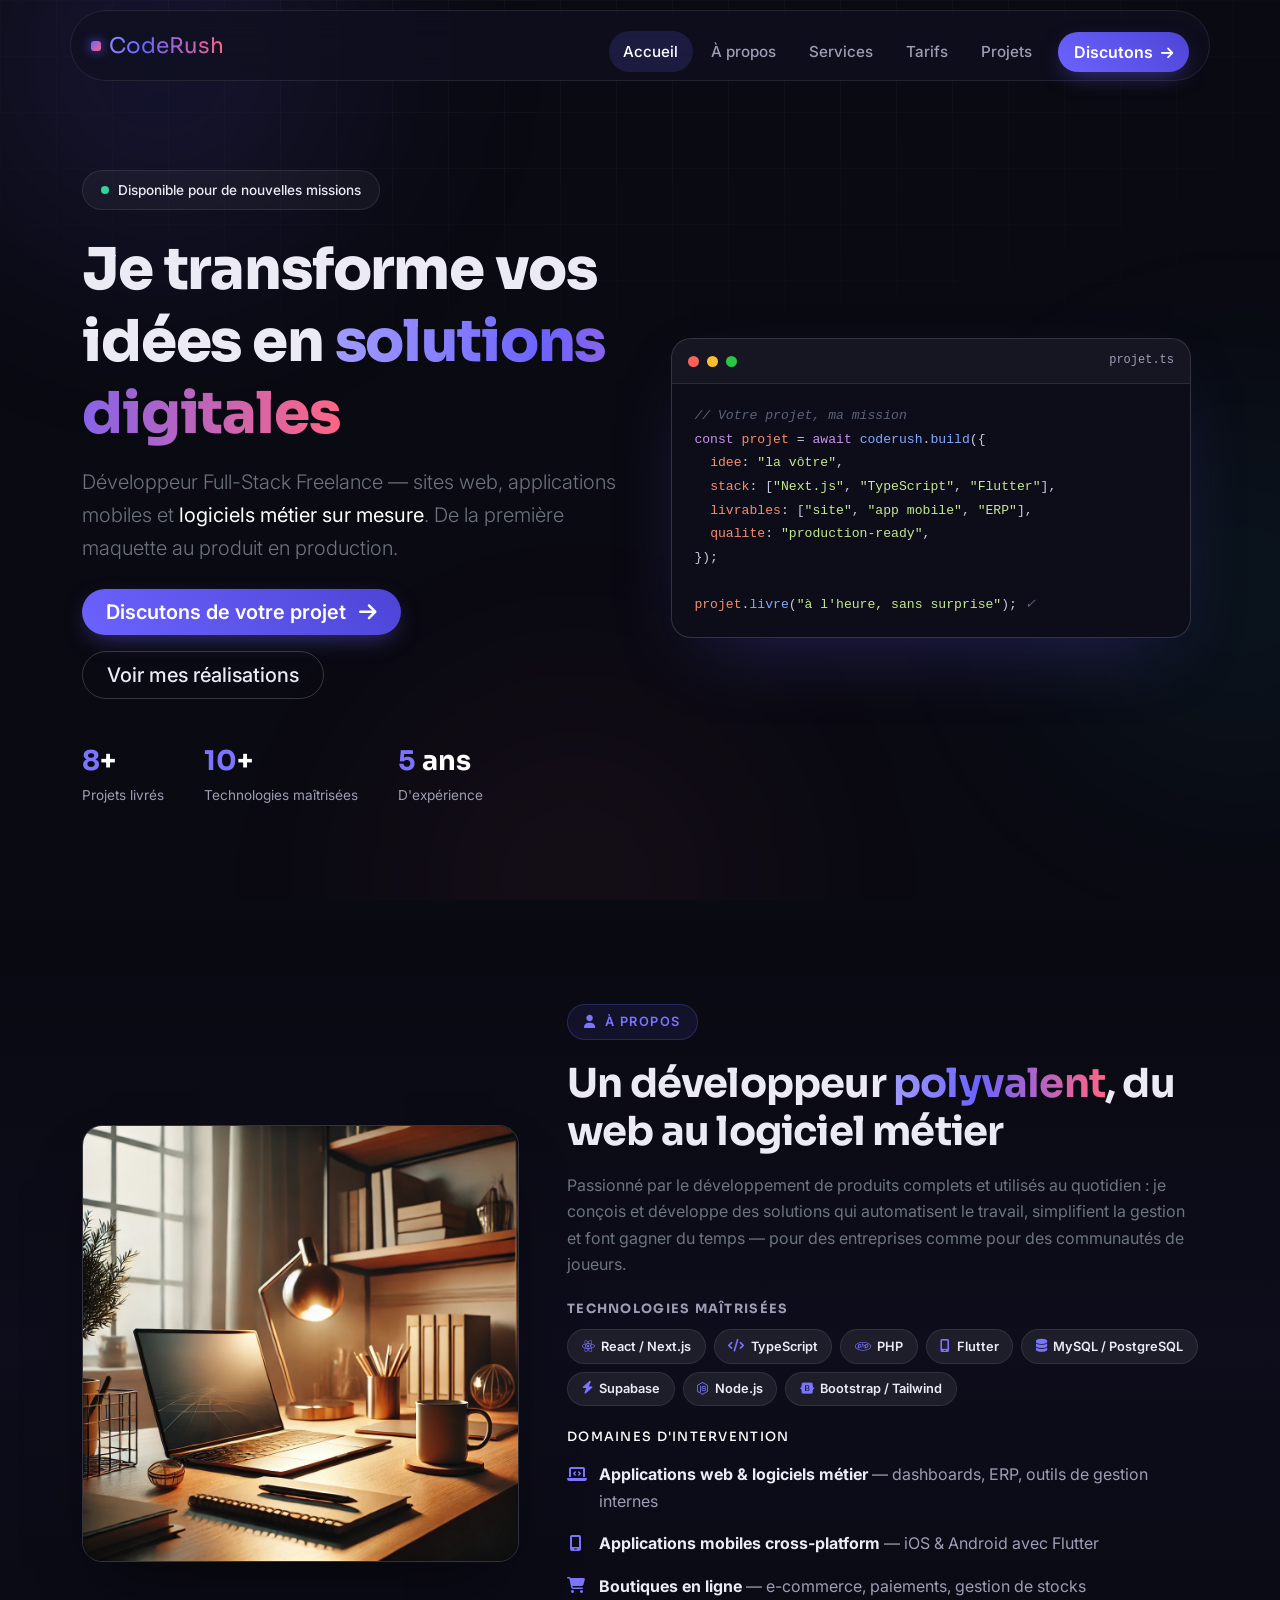
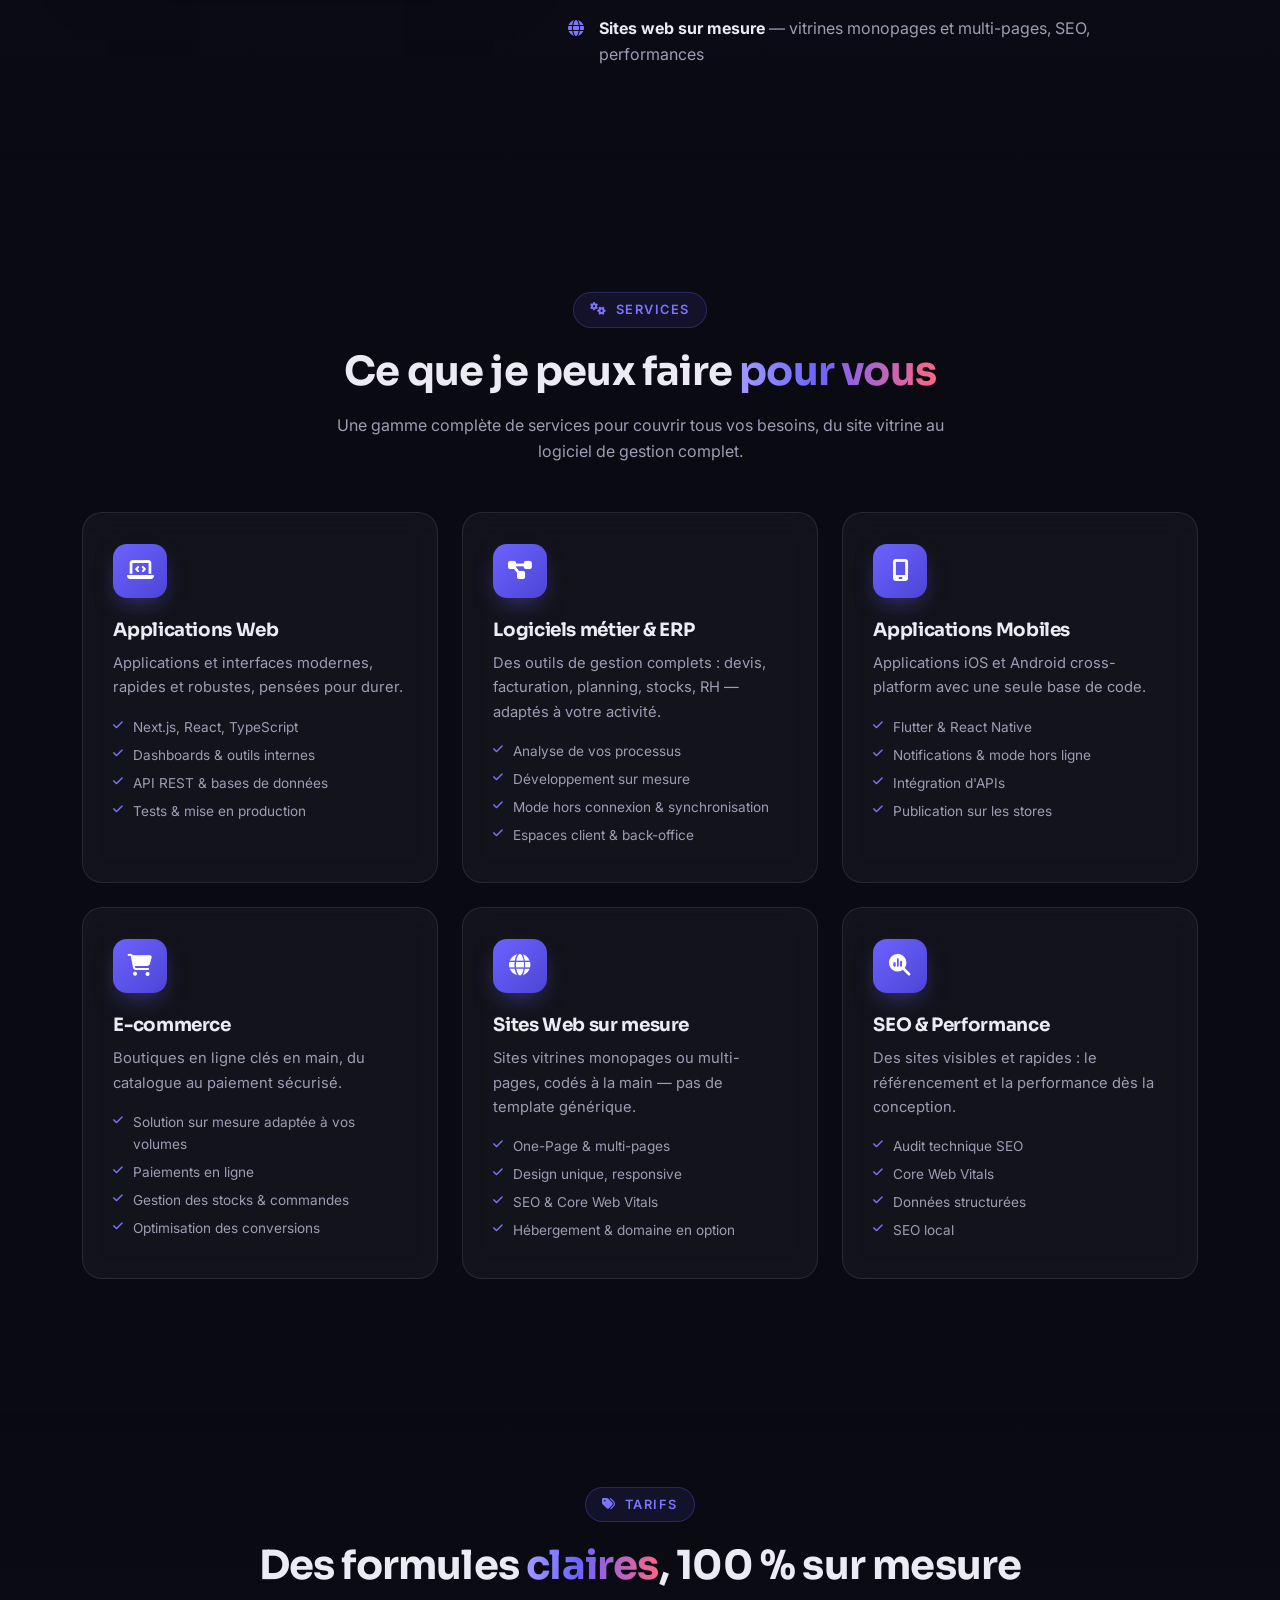
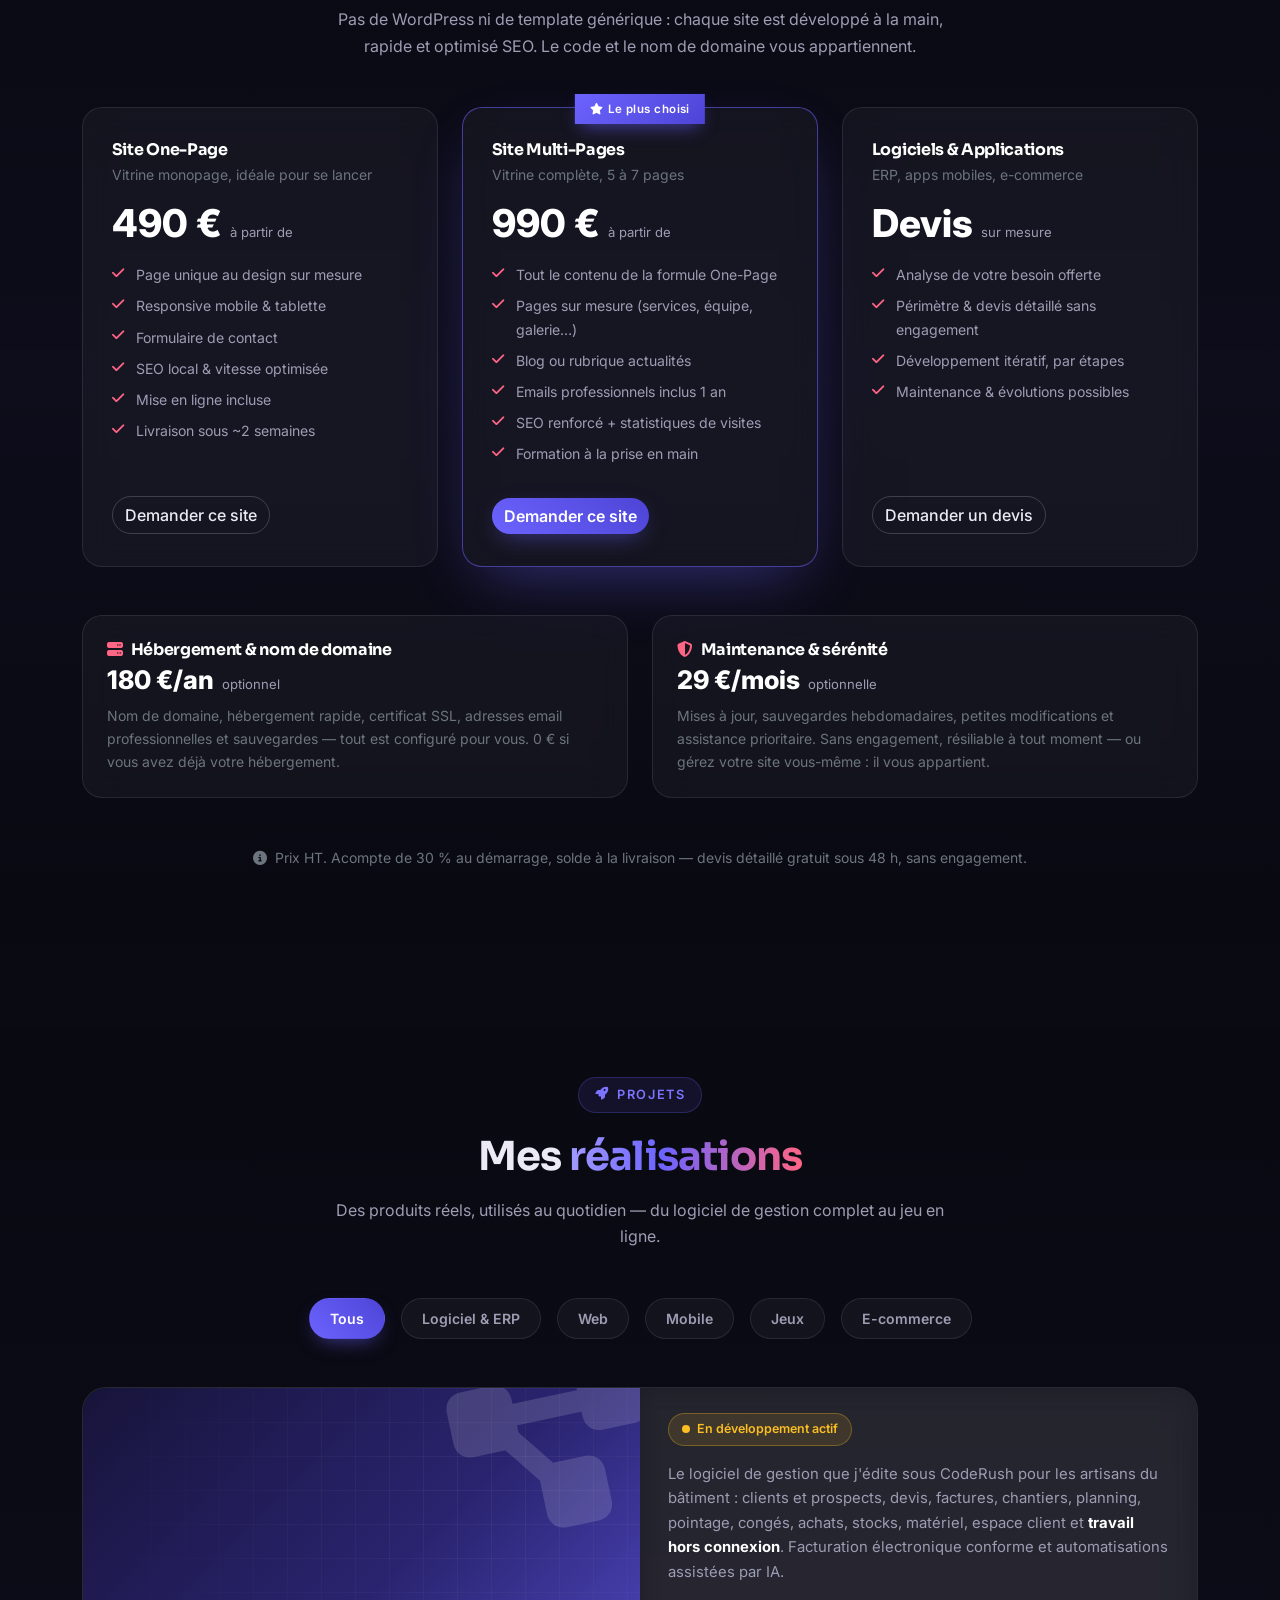
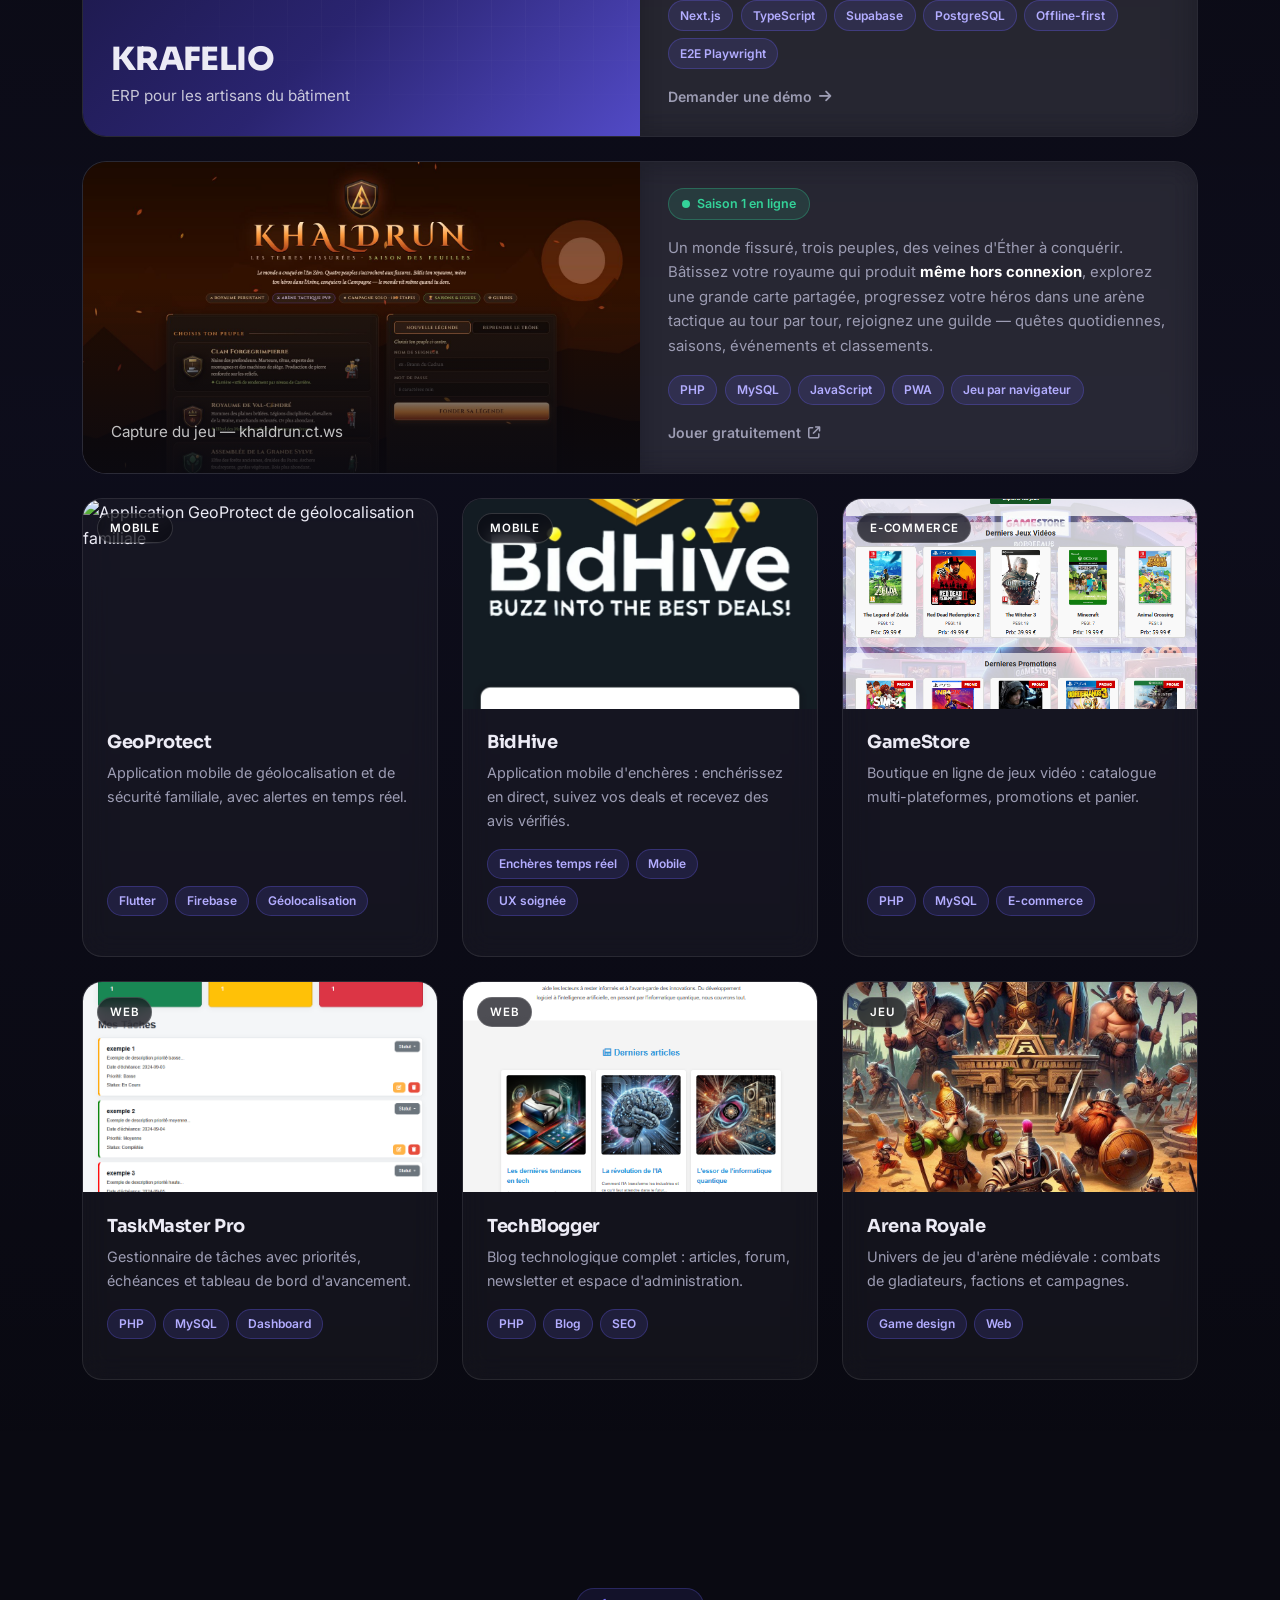
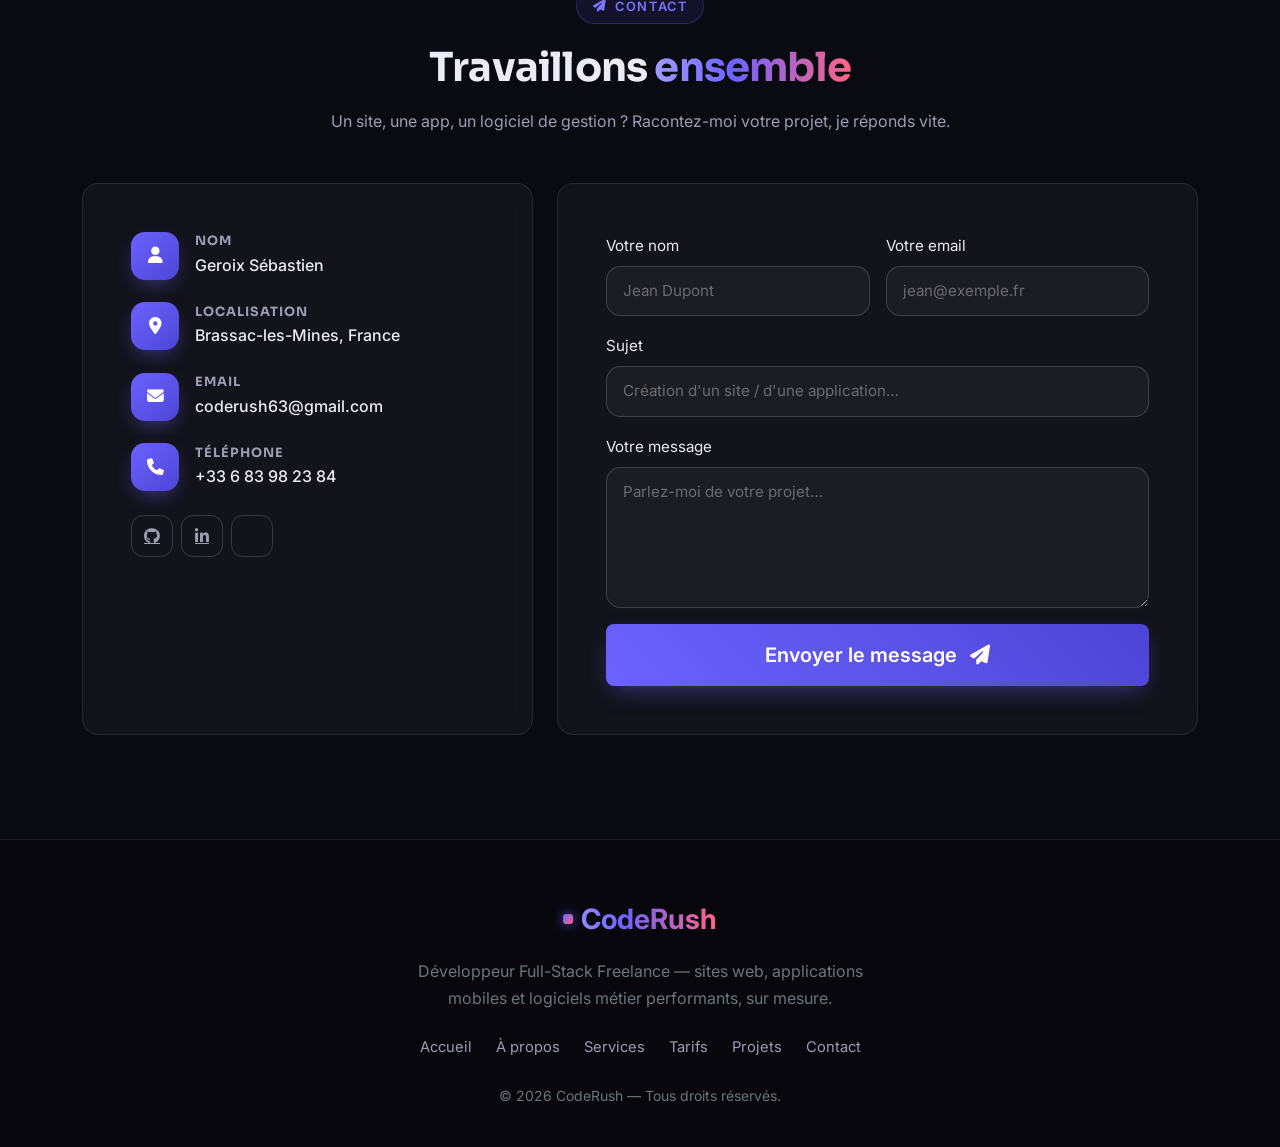
==== commit 0d4ee8e7: "Section Tarifs : formules One-Page 490e / Multi-Pages 990e + options hebergement/maintenance, logici" ====
--- a/index.html
+++ b/index.html
@@ -5,7 +5,7 @@
     <meta name="viewport" content="width=device-width, initial-scale=1.0">
     <meta name="google-site-verification" content="MzzdvnJms9jfhmBtzHGOG1rC6vG__gvndeYAR5hFXu0" />
     <title>CodeRush | Développeur Full-Stack Freelance — Sites, applications & logiciels métier</title>
-    <meta name="description" content="Développeur Full-Stack Freelance : sites web, applications mobiles, e-commerce et logiciels métier (ERP). Expertise Next.js, TypeScript, Flutter, PHP, Supabase et WordPress.">
+    <meta name="description" content="Développeur Full-Stack Freelance : sites web 100% sur mesure (One-Page, Multi-Pages), applications mobiles, e-commerce et logiciels métier (ERP). Expertise Next.js, TypeScript, Flutter, PHP et Supabase.">
     <meta name="keywords" content="développeur, développeur web, développeur application, création site web, ecommerce, code, rush, code-rush, freelance, react, nextjs, flutter, wordpress, erp, logiciel métier">
     <meta name="author" content="CodeRush">
     <meta name="robots" content="index, follow">
@@ -49,7 +49,7 @@
           },
           "email": "mailto:coderush63@gmail.com",
           "telephone": "+33-6-83-98-23-84",
-          "knowsAbout": ["Next.js", "TypeScript", "React", "Flutter", "PHP", "MySQL", "Supabase", "WordPress", "Node.js"],
+          "knowsAbout": ["Next.js", "TypeScript", "React", "Flutter", "PHP", "MySQL", "Supabase", "Node.js", "Bootstrap"],
           "description": "Développeur Full-Stack Freelance spécialisé dans la création de sites web, d'applications mobiles et de logiciels métier (ERP)."
         },
         {
@@ -65,7 +65,7 @@
           "url": "https://www.code-rush.fr",
           "email": "coderush63@gmail.com",
           "telephone": "+33-6-83-98-23-84",
-          "priceRange": "€€",
+          "priceRange": "Sites à partir de 490 € — logiciels sur devis",
           "areaServed": "FR",
           "address": {
             "@type": "PostalAddress",
@@ -73,7 +73,7 @@
             "addressRegion": "Puy-de-Dôme",
             "addressCountry": "FR"
           },
-          "serviceType": ["Création de sites web", "Développement d'applications mobiles", "Logiciels métier et ERP", "E-commerce", "WordPress", "SEO"]
+          "serviceType": ["Création de sites web", "Développement d'applications mobiles", "Logiciels métier et ERP", "E-commerce", "SEO", "Développement sur mesure"]
         }
       ]
     }
@@ -542,6 +542,87 @@
 
         .about-list strong { color: var(--text); }
 
+        /* ===== Tarifs ===== */
+        .price-card {
+            position: relative;
+            padding: 2rem 1.8rem;
+            height: 100%;
+            border-radius: var(--radius);
+            display: flex;
+            flex-direction: column;
+        }
+
+        .price-card.price-featured {
+            border-color: rgba(108, 99, 255, 0.55);
+            box-shadow: 0 24px 60px -22px rgba(108, 99, 255, 0.45);
+        }
+
+        .price-badge {
+            position: absolute;
+            top: -14px;
+            left: 50%;
+            transform: translateX(-50%);
+            background: linear-gradient(135deg, var(--primary-strong), var(--primary-dark));
+            color: #fff;
+            font-size: .72rem;
+            font-weight: 600;
+            letter-spacing: .04em;
+            padding: .35rem .95rem;
+            box-shadow: 0 8px 18px -6px rgba(108, 99, 255, 0.6);
+        }
+
+        .price-value {
+            font-size: 2.4rem;
+            font-weight: 800;
+            line-height: 1.05;
+            color: #fff;
+        }
+
+        .price-unit {
+            color: var(--muted);
+            font-size: .82rem;
+        }
+
+        .price-card ul {
+            list-style: none;
+            padding-left: 0;
+            margin: 0;
+        }
+
+        .price-card ul li {
+            position: relative;
+            padding-left: 1.5rem;
+            margin-bottom: .5rem;
+            font-size: .88rem;
+            color: var(--muted);
+        }
+
+        .price-card ul li i {
+            position: absolute;
+            left: 0;
+            top: .18rem;
+            color: var(--secondary);
+        }
+
+        .price-card .btn {
+            margin-top: auto;
+            align-self: flex-start;
+        }
+
+        .btn-ghost {
+            border: 1px solid rgba(255, 255, 255, 0.18);
+            color: #ecebf5;
+            background: transparent;
+            font-weight: 500;
+            transition: border-color .25s ease, background .25s ease;
+        }
+
+        .btn-ghost:hover {
+            border-color: var(--primary-strong);
+            color: #fff;
+            background: rgba(108, 99, 255, 0.12);
+        }
+
         /* ===== Services ===== */
         .service-card {
             position: relative;
@@ -953,7 +1034,7 @@
             html { scroll-behavior: auto; }
             .reveal { opacity: 1; transform: none; transition: none; }
             .float-anim, .pulse-dot { animation: none; }
-            .project-img, .lift, .btn-gradient, .social-btn { transition: none; }
+            .project-img, .lift, .btn-gradient, .btn-ghost, .social-btn { transition: none; }
         }
 
         /* ===== Responsive ===== */
@@ -994,6 +1075,7 @@
                     <li class="nav-item"><a class="nav-link" href="#hero">Accueil</a></li>
                     <li class="nav-item"><a class="nav-link" href="#about">À propos</a></li>
                     <li class="nav-item"><a class="nav-link" href="#services">Services</a></li>
+                    <li class="nav-item"><a class="nav-link" href="#tarifs">Tarifs</a></li>
                     <li class="nav-item"><a class="nav-link" href="#projects">Projets</a></li>
                     <li class="nav-item ms-lg-2 mt-2 mt-lg-0"><a class="btn btn-gradient rounded-pill px-3 py-2" href="#contact">Discutons <i class="fas fa-arrow-right ms-1 small"></i></a></li>
                 </ul>
@@ -1089,7 +1171,7 @@
                             <span class="chip"><i class="fas fa-database"></i>MySQL / PostgreSQL</span>
                             <span class="chip"><i class="fas fa-bolt"></i>Supabase</span>
                             <span class="chip"><i class="fab fa-node-js"></i>Node.js</span>
-                            <span class="chip"><i class="fab fa-wordpress"></i>WordPress</span>
+                            <span class="chip"><i class="fab fa-bootstrap"></i>Bootstrap / Tailwind</span>
                         </div>
                     </div>
 
@@ -1109,8 +1191,8 @@
                                 <span><strong>Boutiques en ligne</strong> — e-commerce, paiements, gestion de stocks</span>
                             </li>
                             <li>
-                                <i class="fab fa-wordpress"></i>
-                                <span><strong>Sites WordPress & blogs</strong> — thèmes personnalisés, performances, SEO</span>
+                                <i class="fas fa-globe"></i>
+                                <span><strong>Sites web sur mesure</strong> — vitrines monopages et multi-pages, SEO, performances</span>
                             </li>
                         </ul>
                     </div>
@@ -1176,7 +1258,7 @@
                         <h3>E-commerce</h3>
                         <p>Boutiques en ligne clés en main, du catalogue au paiement sécurisé.</p>
                         <ul>
-                            <li>Solutions sur mesure ou WooCommerce</li>
+                            <li>Solution sur mesure adaptée à vos volumes</li>
                             <li>Paiements en ligne</li>
                             <li>Gestion des stocks & commandes</li>
                             <li>Optimisation des conversions</li>
@@ -1185,14 +1267,14 @@
                 </div>
                 <div class="col-md-6 col-lg-4 reveal" style="transition-delay:.1s">
                     <div class="service-card glass lift">
-                        <div class="service-icon"><i class="fab fa-wordpress"></i></div>
-                        <h3>WordPress</h3>
-                        <p>Sites WordPress sur mesure, rapides et faciles à administrer.</p>
+                        <div class="service-icon"><i class="fas fa-globe"></i></div>
+                        <h3>Sites Web sur mesure</h3>
+                        <p>Sites vitrines monopages ou multi-pages, codés à la main — pas de template générique.</p>
                         <ul>
-                            <li>Thèmes personnalisés</li>
-                            <li>Plugins sur mesure</li>
-                            <li>Performances & sécurité</li>
-                            <li>Formation à l'administration</li>
+                            <li>One-Page &amp; multi-pages</li>
+                            <li>Design unique, responsive</li>
+                            <li>SEO &amp; Core Web Vitals</li>
+                            <li>Hébergement &amp; domaine en option</li>
                         </ul>
                     </div>
                 </div>
@@ -1210,6 +1292,114 @@
                     </div>
                 </div>
             </div>
+        </div>
+    </section>
+
+    <!-- Tarifs -->
+    <section id="tarifs" aria-label="Tarifs" style="background: linear-gradient(180deg, transparent, rgba(108,99,255,0.04) 50%, transparent);">
+        <div class="container">
+            <div class="text-center mb-5">
+                <div class="reveal">
+                    <span class="section-eyebrow"><i class="fas fa-tags"></i>Tarifs</span>
+                    <h2 class="display-6 fw-bold mb-3">Des formules <span class="text-gradient">claires</span>, 100&nbsp;% sur mesure</h2>
+                    <p class="section-lead">Pas de WordPress ni de template générique : chaque site est développé à la main, rapide et optimisé SEO. Le code et le nom de domaine vous appartiennent.</p>
+                </div>
+            </div>
+
+            <div class="row g-4 justify-content-center">
+                <div class="col-md-6 col-lg-4 reveal">
+                    <div class="price-card glass">
+                        <h3 class="h6 fw-bold text-white mb-1">Site One-Page</h3>
+                        <p class="text-secondary small mb-3">Vitrine monopage, idéale pour se lancer</p>
+                        <div class="d-flex align-items-baseline gap-2 mb-1">
+                            <span class="price-value">490&nbsp;€</span>
+                            <span class="price-unit">à partir de</span>
+                        </div>
+                        <ul class="mt-3 mb-4">
+                            <li><i class="fas fa-check" aria-hidden="true"></i>Page unique au design sur mesure</li>
+                            <li><i class="fas fa-check" aria-hidden="true"></i>Responsive mobile &amp; tablette</li>
+                            <li><i class="fas fa-check" aria-hidden="true"></i>Formulaire de contact</li>
+                            <li><i class="fas fa-check" aria-hidden="true"></i>SEO local &amp; vitesse optimisée</li>
+                            <li><i class="fas fa-check" aria-hidden="true"></i>Mise en ligne incluse</li>
+                            <li><i class="fas fa-check" aria-hidden="true"></i>Livraison sous ~2 semaines</li>
+                        </ul>
+                        <a href="#contact" class="btn btn-ghost rounded-pill">Demander ce site</a>
+                    </div>
+                </div>
+
+                <div class="col-md-6 col-lg-4 reveal" style="transition-delay:.05s">
+                    <div class="price-card glass price-featured">
+                        <span class="price-badge"><i class="fas fa-star me-1" aria-hidden="true"></i>Le plus choisi</span>
+                        <h3 class="h6 fw-bold text-white mb-1">Site Multi-Pages</h3>
+                        <p class="text-secondary small mb-3">Vitrine complète, 5 à 7 pages</p>
+                        <div class="d-flex align-items-baseline gap-2 mb-1">
+                            <span class="price-value">990&nbsp;€</span>
+                            <span class="price-unit">à partir de</span>
+                        </div>
+                        <ul class="mt-3 mb-4">
+                            <li><i class="fas fa-check" aria-hidden="true"></i>Tout le contenu de la formule One-Page</li>
+                            <li><i class="fas fa-check" aria-hidden="true"></i>Pages sur mesure (services, équipe, galerie…)</li>
+                            <li><i class="fas fa-check" aria-hidden="true"></i>Blog ou rubrique actualités</li>
+                            <li><i class="fas fa-check" aria-hidden="true"></i>Emails professionnels inclus 1 an</li>
+                            <li><i class="fas fa-check" aria-hidden="true"></i>SEO renforcé + statistiques de visites</li>
+                            <li><i class="fas fa-check" aria-hidden="true"></i>Formation à la prise en main</li>
+                        </ul>
+                        <a href="#contact" class="btn btn-gradient rounded-pill">Demander ce site</a>
+                    </div>
+                </div>
+
+                <div class="col-md-6 col-lg-4 reveal" style="transition-delay:.1s">
+                    <div class="price-card glass">
+                        <h3 class="h6 fw-bold text-white mb-1">Logiciels &amp; Applications</h3>
+                        <p class="text-secondary small mb-3">ERP, apps mobiles, e-commerce</p>
+                        <div class="d-flex align-items-baseline gap-2 mb-1">
+                            <span class="price-value">Devis</span>
+                            <span class="price-unit">sur mesure</span>
+                        </div>
+                        <ul class="mt-3 mb-4">
+                            <li><i class="fas fa-check" aria-hidden="true"></i>Analyse de votre besoin offerte</li>
+                            <li><i class="fas fa-check" aria-hidden="true"></i>Périmètre &amp; devis détaillé sans engagement</li>
+                            <li><i class="fas fa-check" aria-hidden="true"></i>Développement itératif, par étapes</li>
+                            <li><i class="fas fa-check" aria-hidden="true"></i>Maintenance &amp; évolutions possibles</li>
+                        </ul>
+                        <a href="#contact" class="btn btn-ghost rounded-pill">Demander un devis</a>
+                    </div>
+                </div>
+            </div>
+
+            <div class="row g-4 mt-4">
+                <div class="col-md-6 reveal">
+                    <div class="price-card glass p-4">
+                        <h3 class="h6 fw-bold text-white mb-2"><i class="fas fa-server me-2" aria-hidden="true" style="color: var(--secondary);"></i>Hébergement &amp; nom de domaine</h3>
+                        <div class="d-flex align-items-baseline gap-2 mb-2">
+                            <span class="price-value" style="font-size:1.6rem;">180&nbsp;€/an</span>
+                            <span class="price-unit">optionnel</span>
+                        </div>
+                        <p class="text-secondary small mb-0">
+                            Nom de domaine, hébergement rapide, certificat SSL, adresses email professionnelles
+                            et sauvegardes — tout est configuré pour vous. 0&nbsp;€ si vous avez déjà votre hébergement.
+                        </p>
+                    </div>
+                </div>
+                <div class="col-md-6 reveal" style="transition-delay:.05s">
+                    <div class="price-card glass p-4">
+                        <h3 class="h6 fw-bold text-white mb-2"><i class="fas fa-shield-halved me-2" aria-hidden="true" style="color: var(--secondary);"></i>Maintenance &amp; sérénité</h3>
+                        <div class="d-flex align-items-baseline gap-2 mb-2">
+                            <span class="price-value" style="font-size:1.6rem;">29&nbsp;€/mois</span>
+                            <span class="price-unit">optionnelle</span>
+                        </div>
+                        <p class="text-secondary small mb-0">
+                            Mises à jour, sauvegardes hebdomadaires, petites modifications et assistance prioritaire.
+                            Sans engagement, résiliable à tout moment — ou gérez votre site vous-même : il vous appartient.
+                        </p>
+                    </div>
+                </div>
+            </div>
+
+            <p class="text-center text-secondary small mt-5 mb-0 reveal">
+                <i class="fas fa-circle-info me-1" aria-hidden="true"></i>
+                Prix HT. Acompte de 30&nbsp;% au démarrage, solde à la livraison — devis détaillé gratuit sous 48&nbsp;h, sans engagement.
+            </p>
         </div>
     </section>
 
@@ -1526,6 +1716,7 @@
                     <a href="#hero" class="footer-link">Accueil</a>
                     <a href="#about" class="footer-link">À propos</a>
                     <a href="#services" class="footer-link">Services</a>
+                    <a href="#tarifs" class="footer-link">Tarifs</a>
                     <a href="#projects" class="footer-link">Projets</a>
                     <a href="#contact" class="footer-link">Contact</a>
                 </nav>
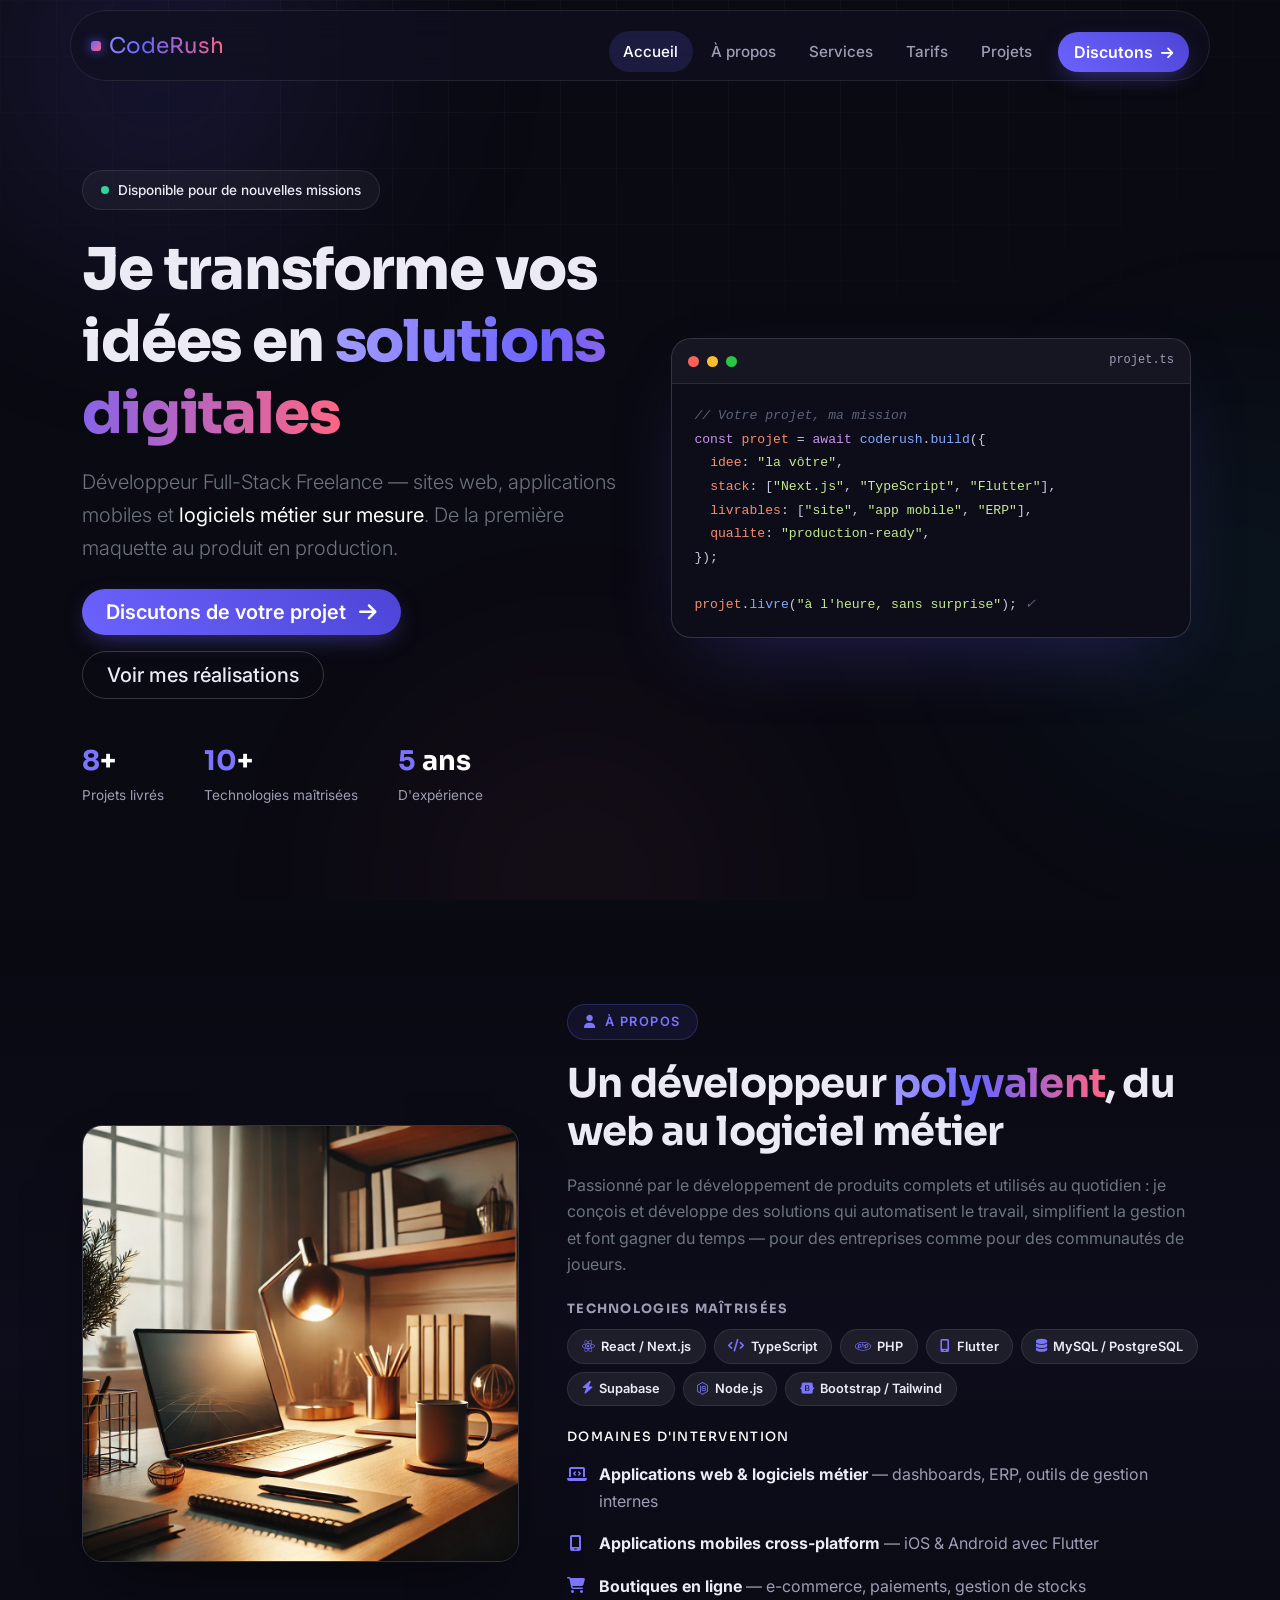
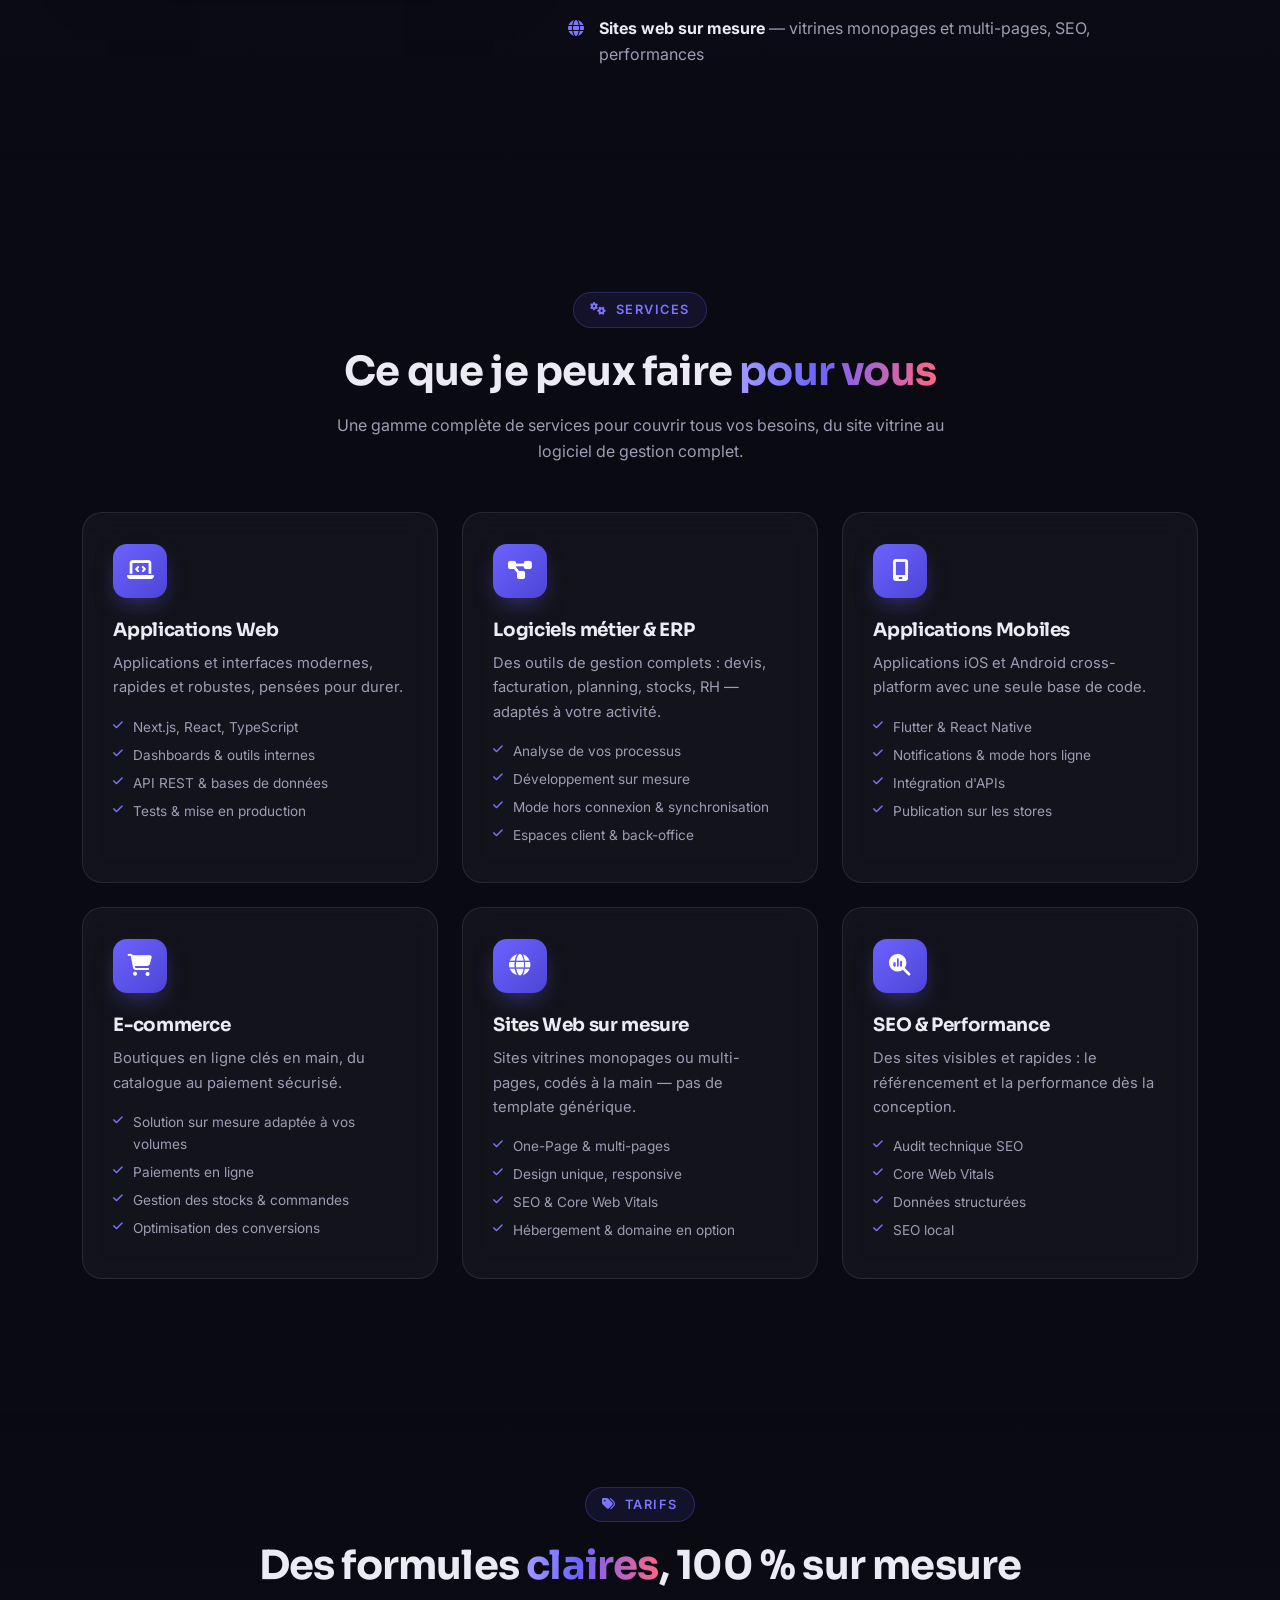
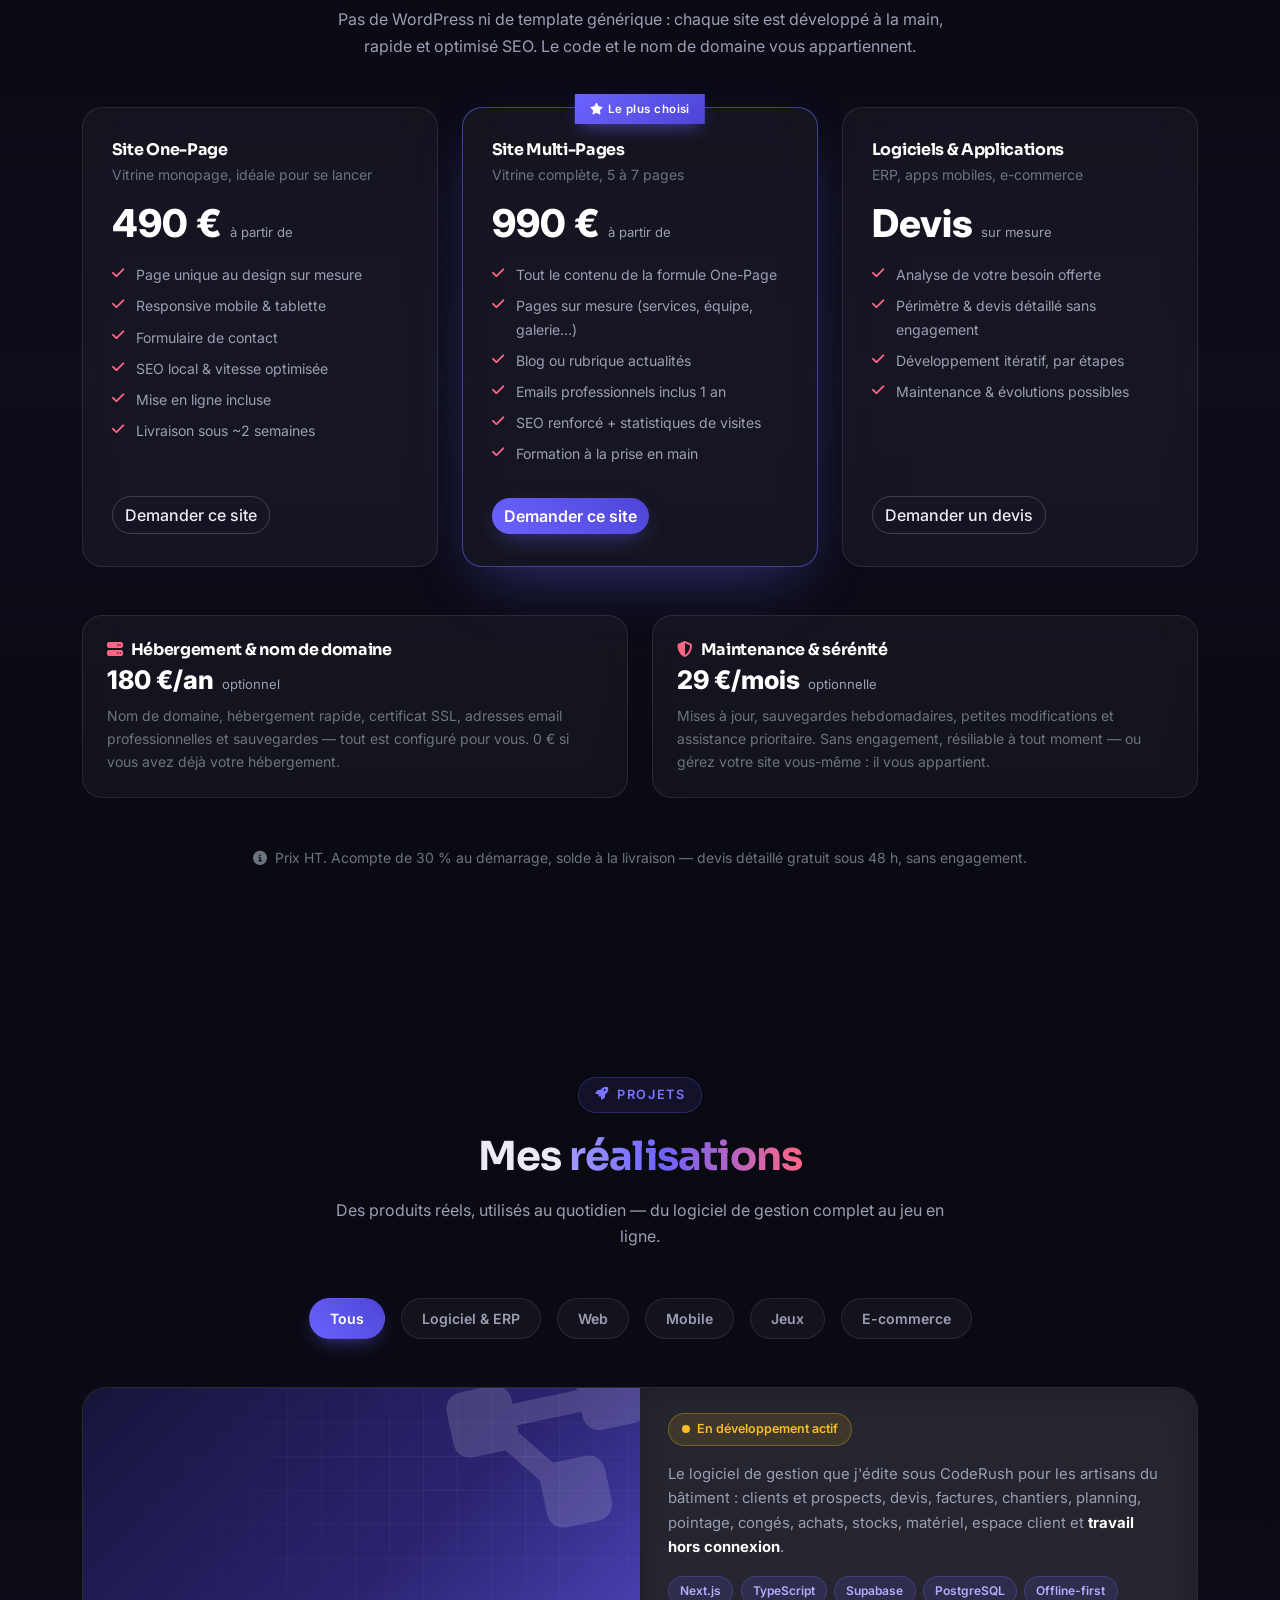
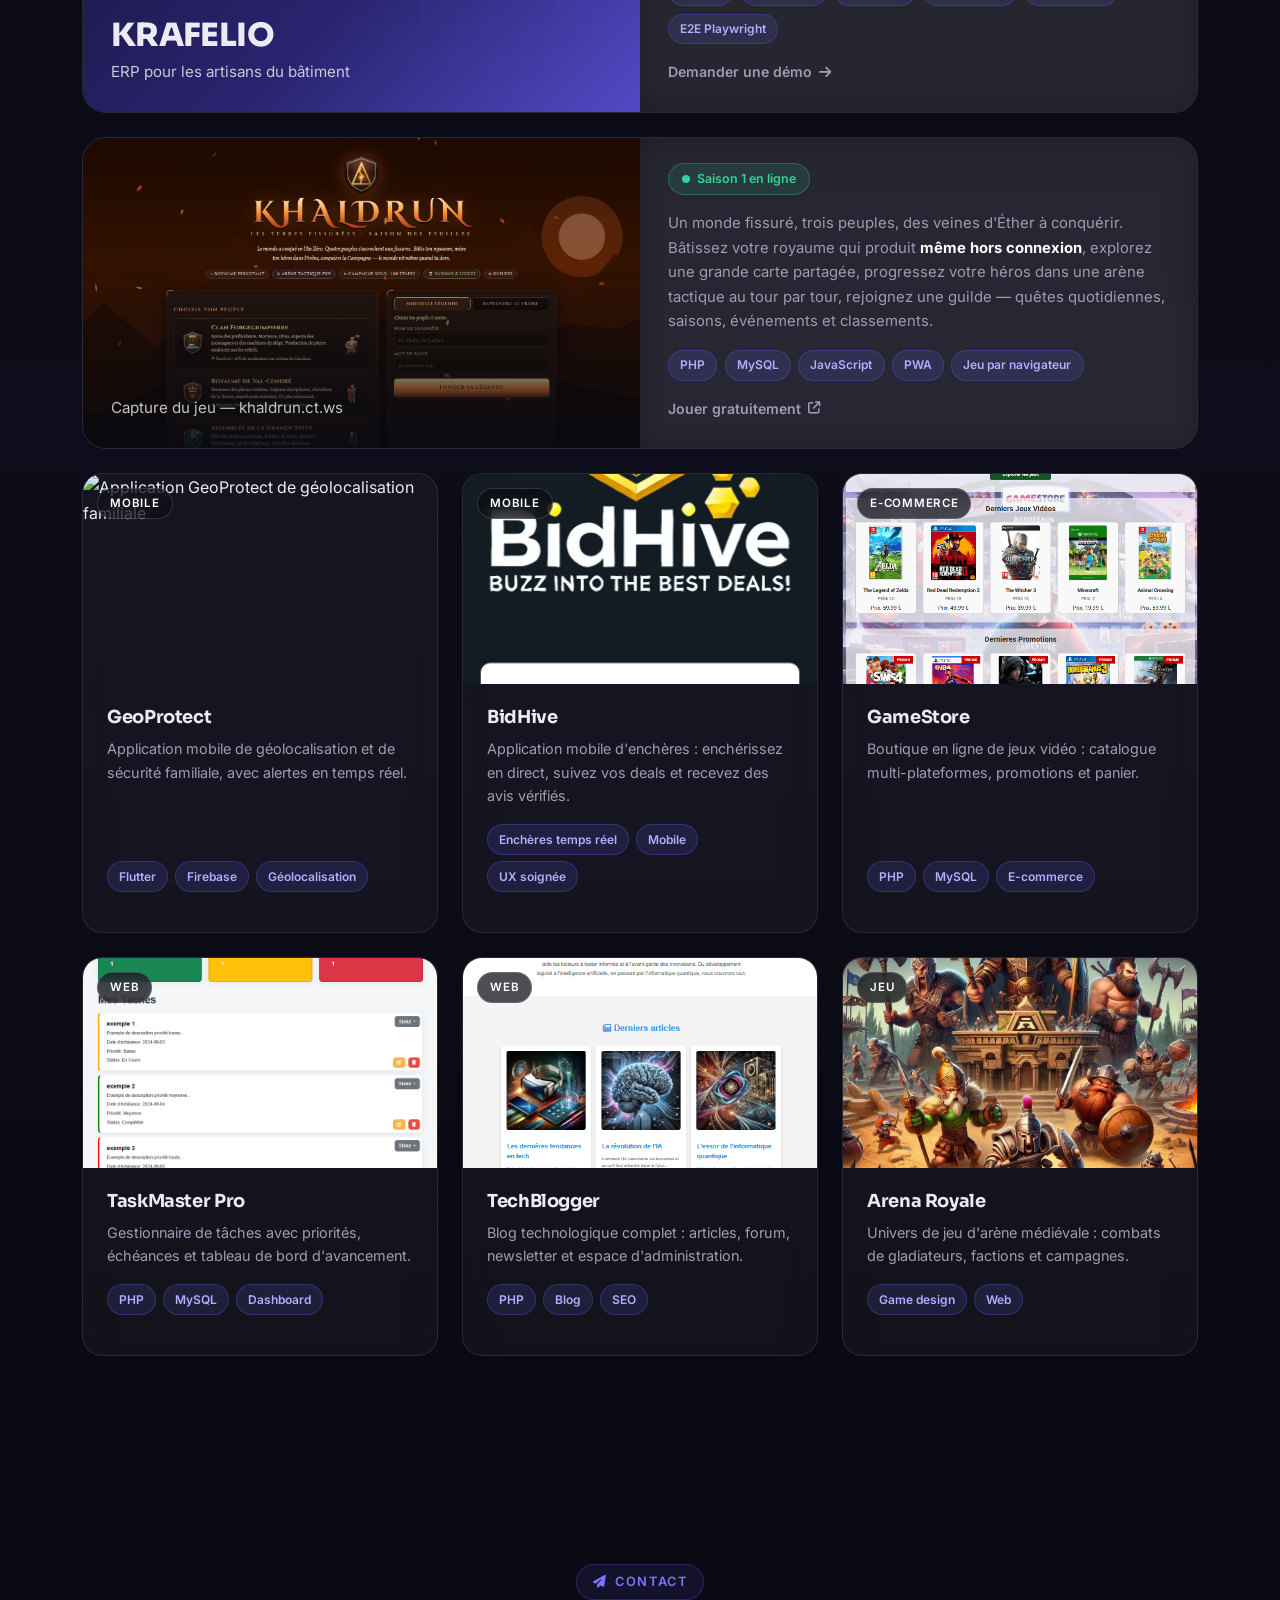
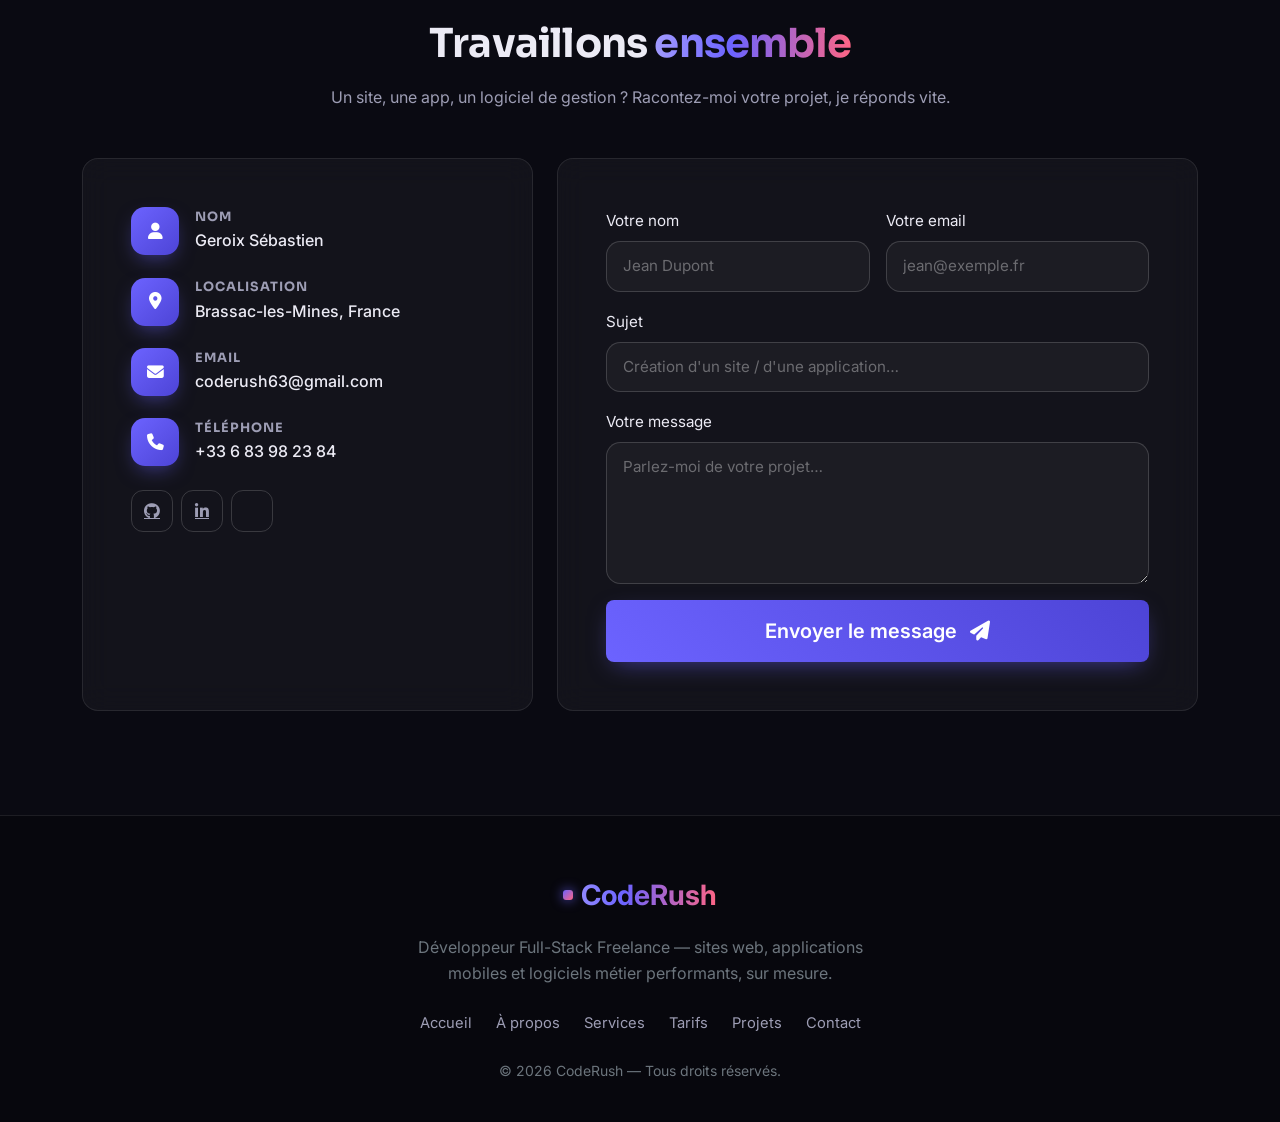
==== commit bd8b3ef8: "KRAFELIO : retire mention facturation electronique/IA (pas encore dispo) + fichier verification Goog" ====
--- a/index.html
+++ b/index.html
@@ -1444,7 +1444,6 @@
                                         Le logiciel de gestion que j'édite sous CodeRush pour les artisans du bâtiment :
                                         clients et prospects, devis, factures, chantiers, planning, pointage, congés,
                                         achats, stocks, matériel, espace client et <strong class="text-white">travail hors connexion</strong>.
-                                        Facturation électronique conforme et automatisations assistées par IA.
                                     </p>
                                     <div class="modules-chips mb-3">
                                         <span class="tag">Next.js</span>
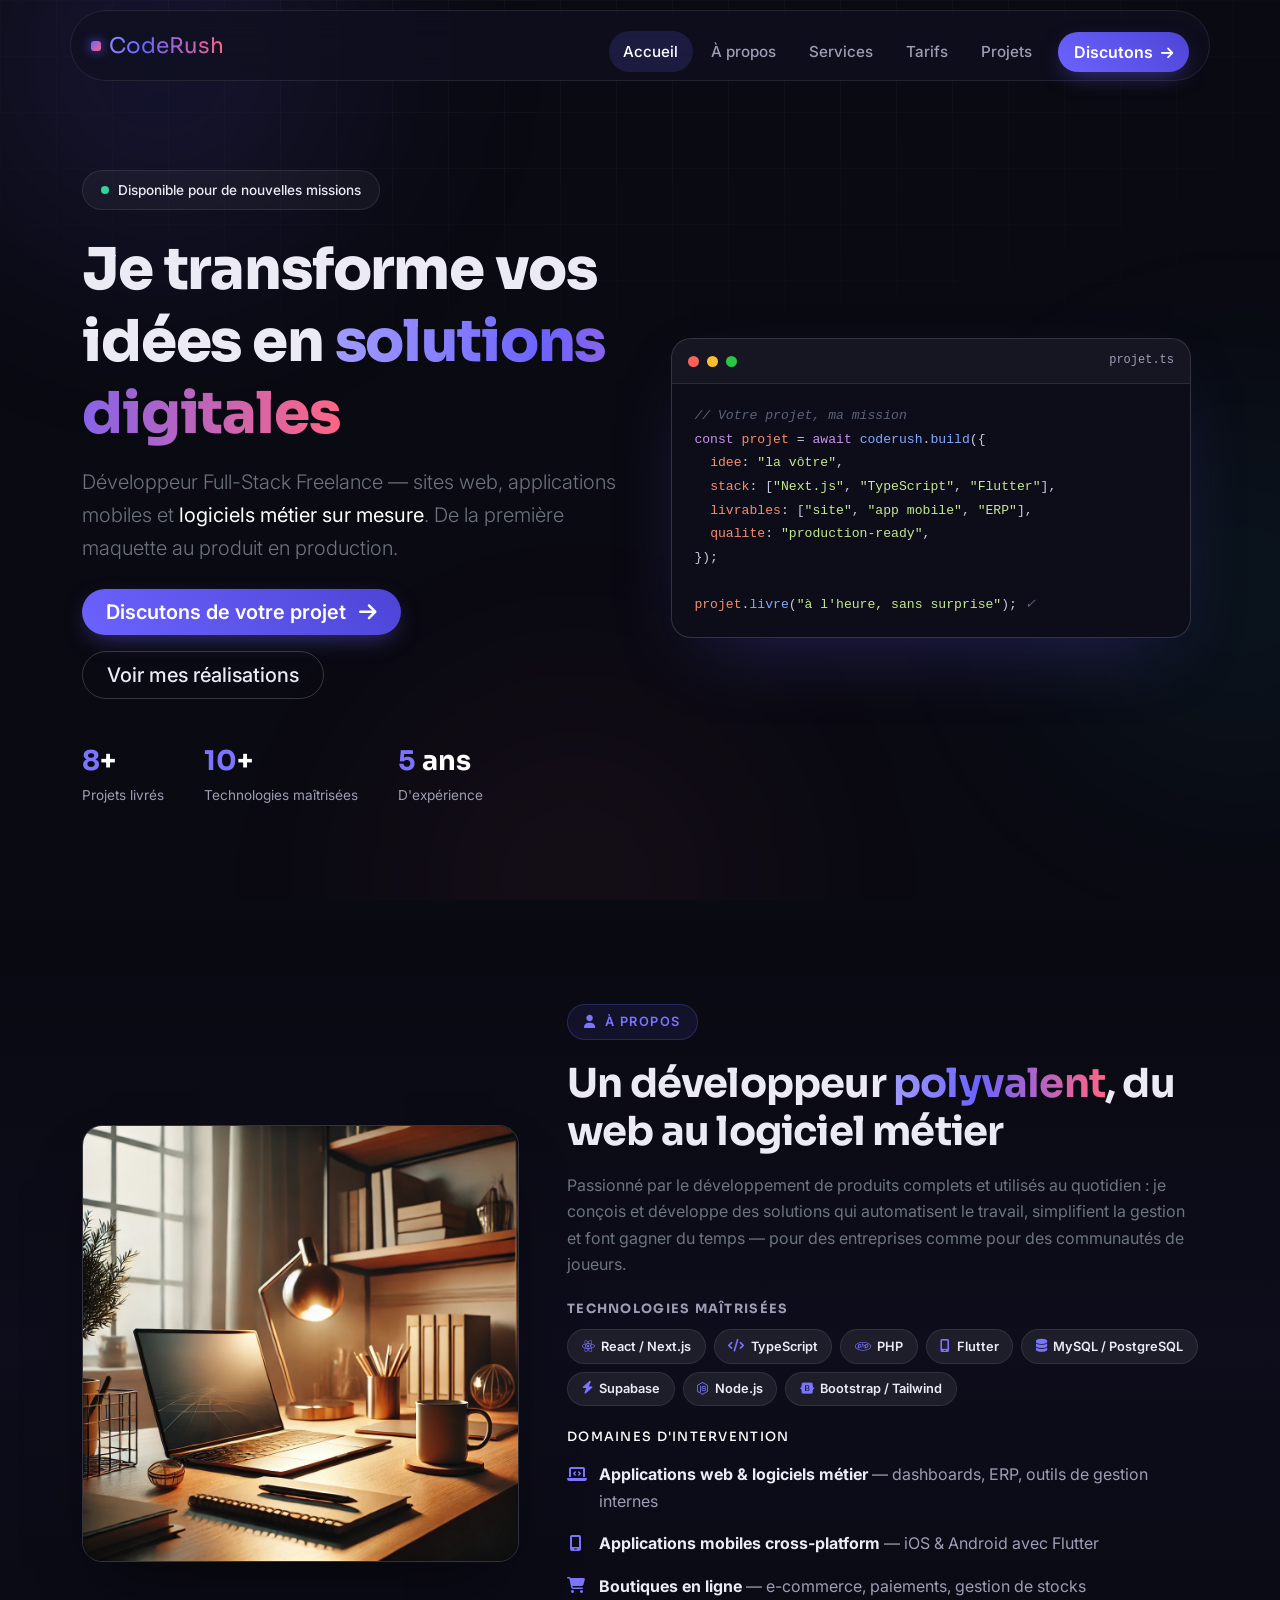
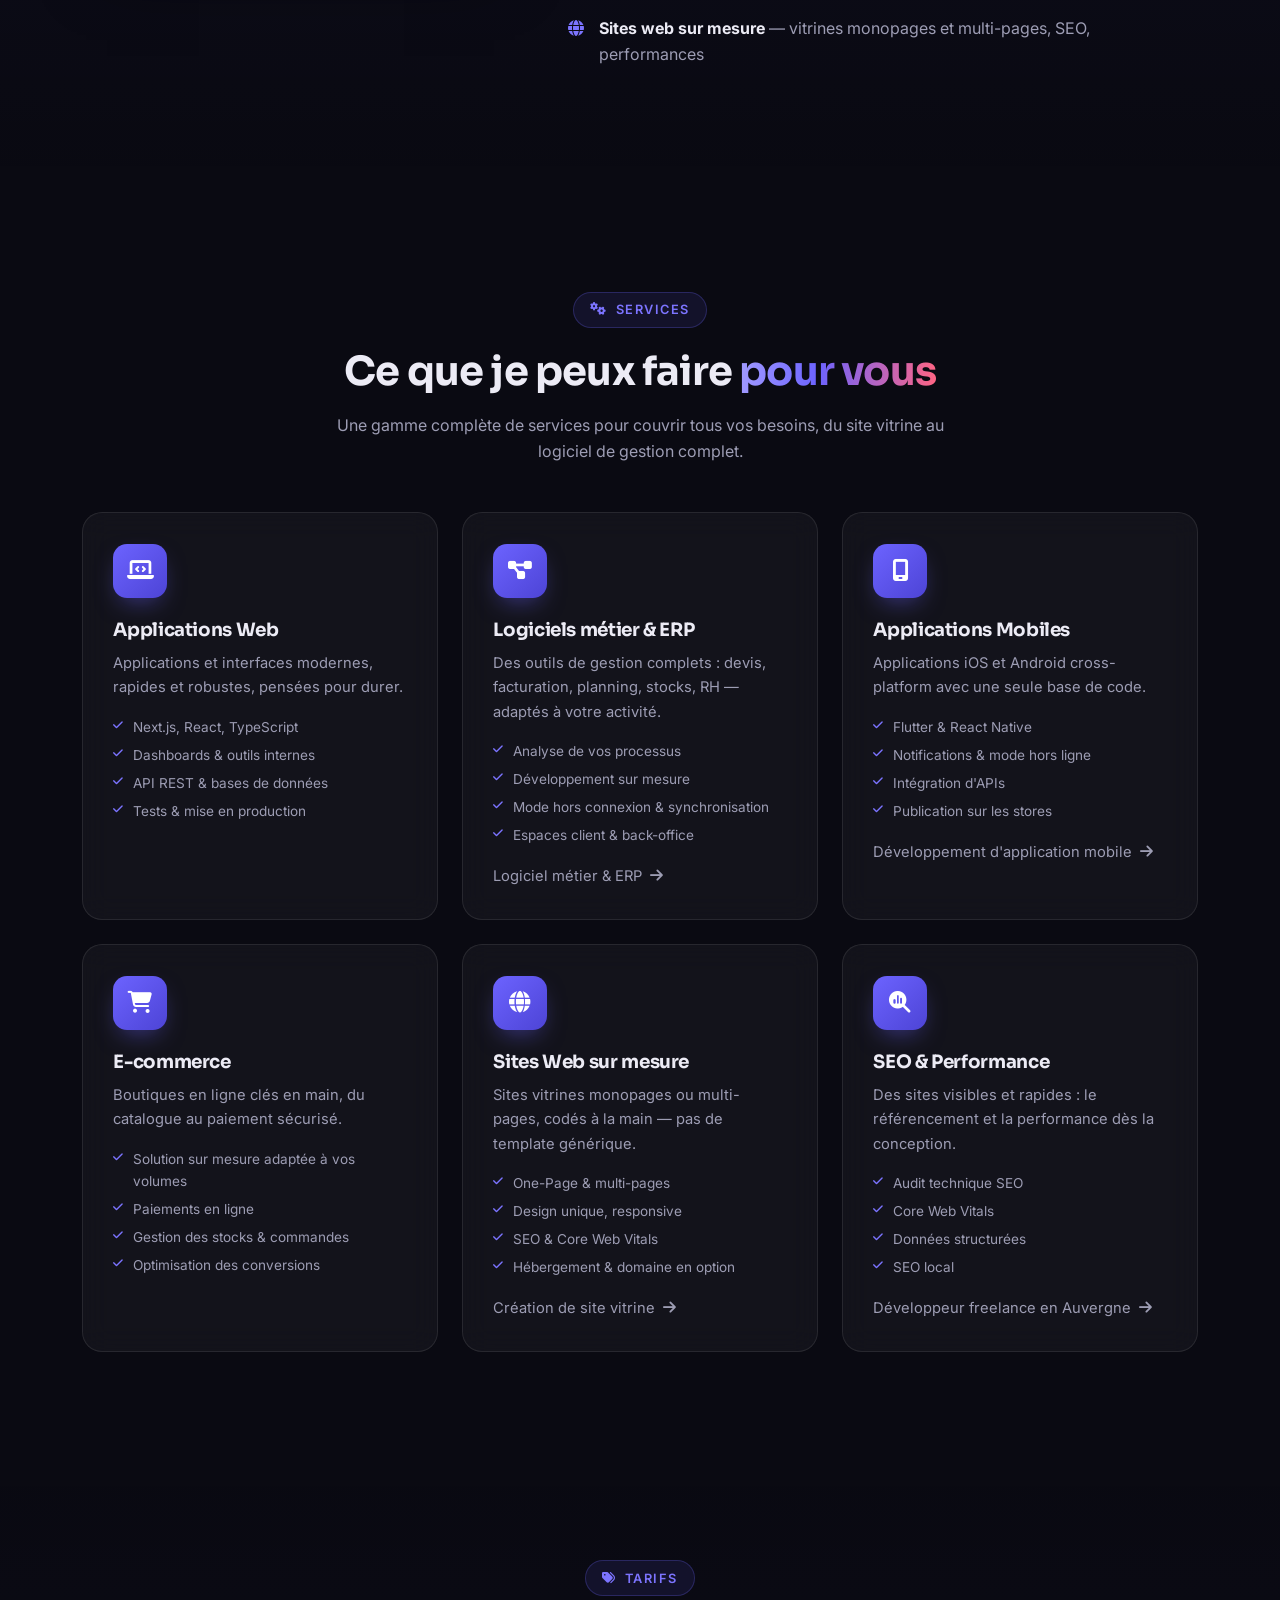
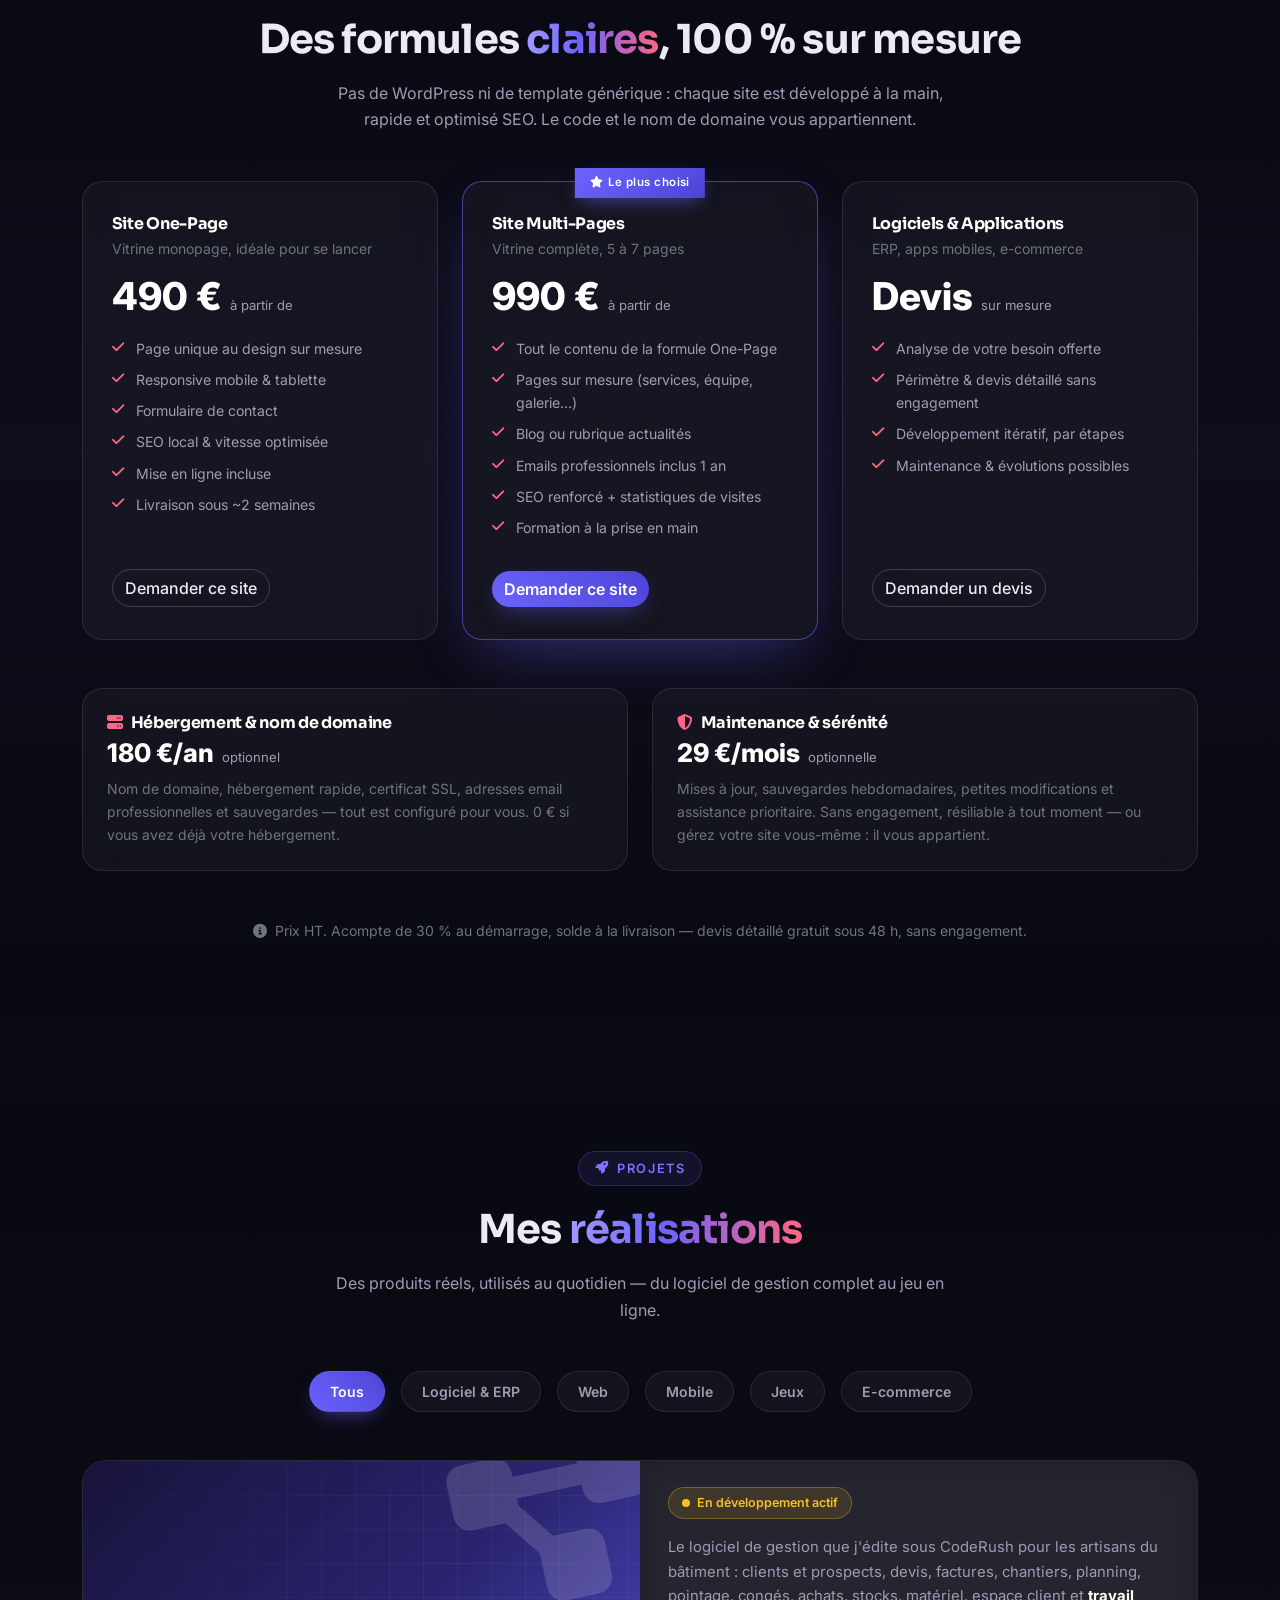
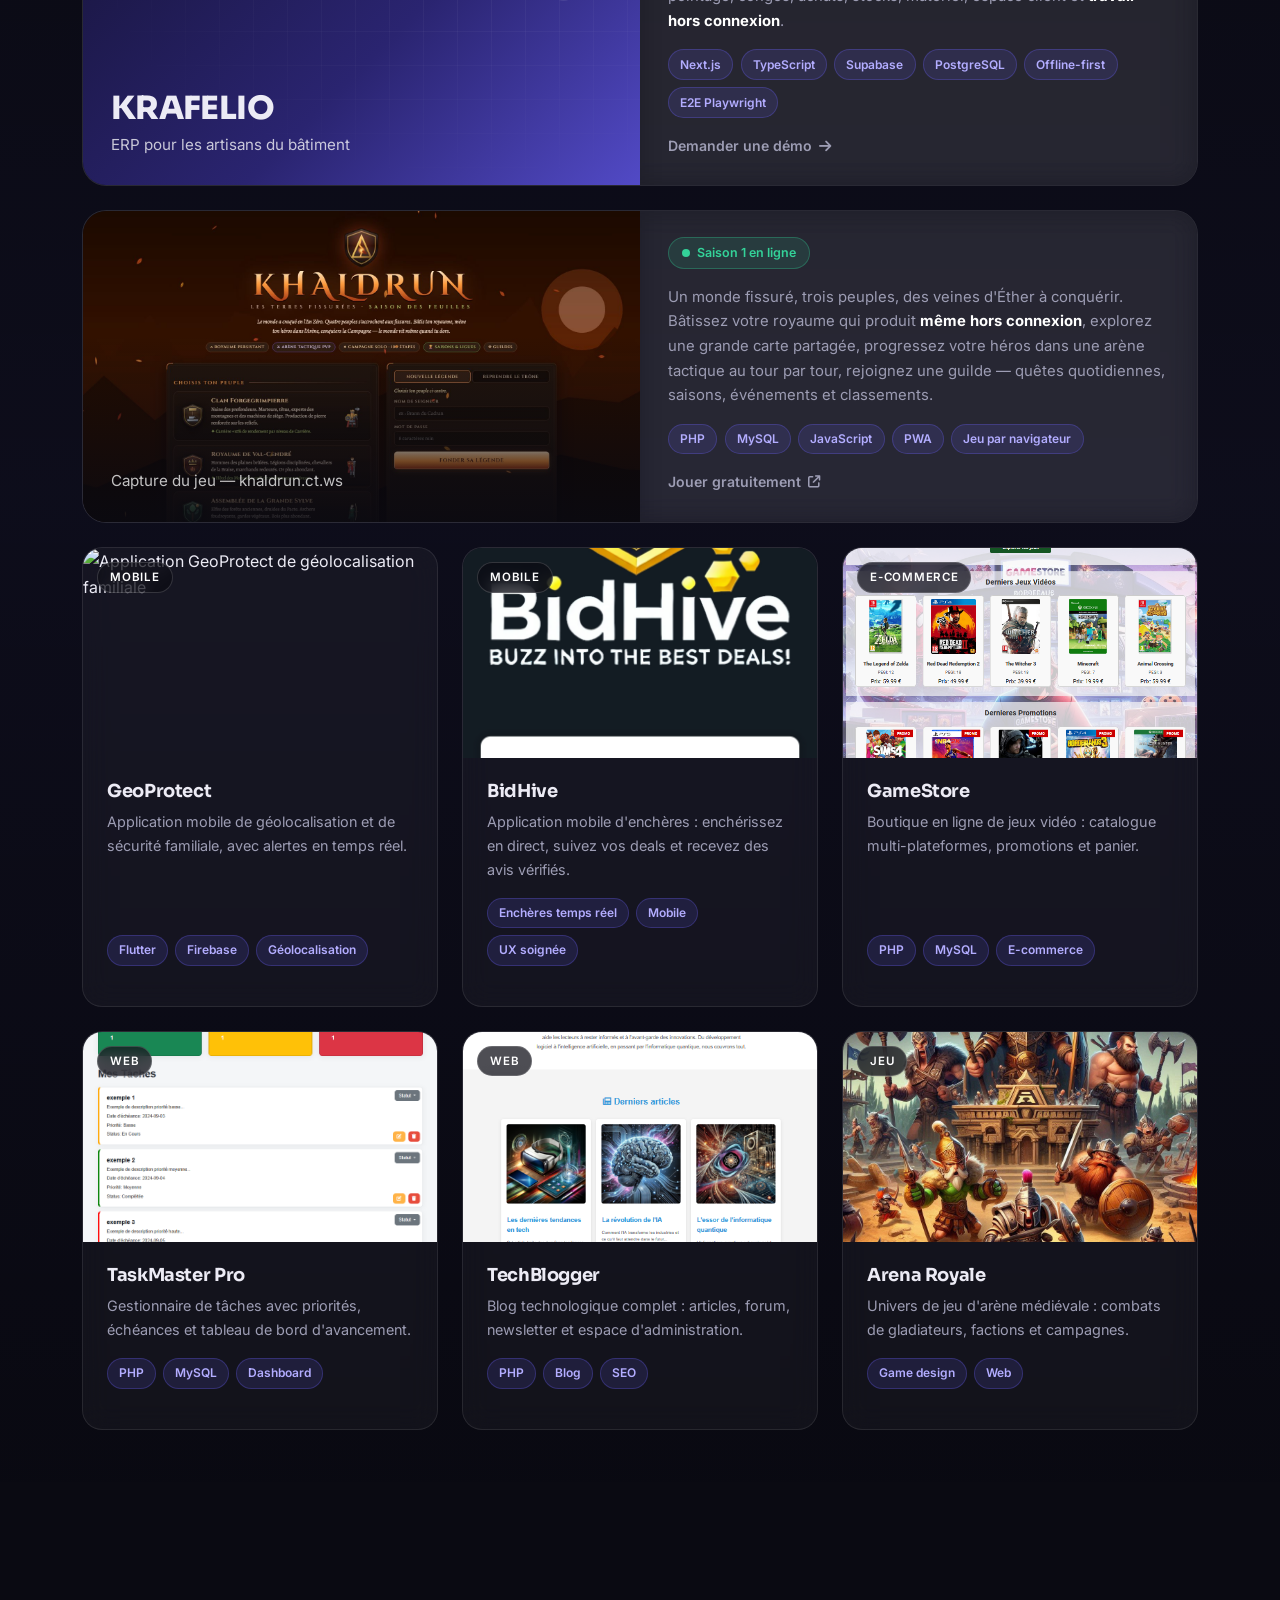
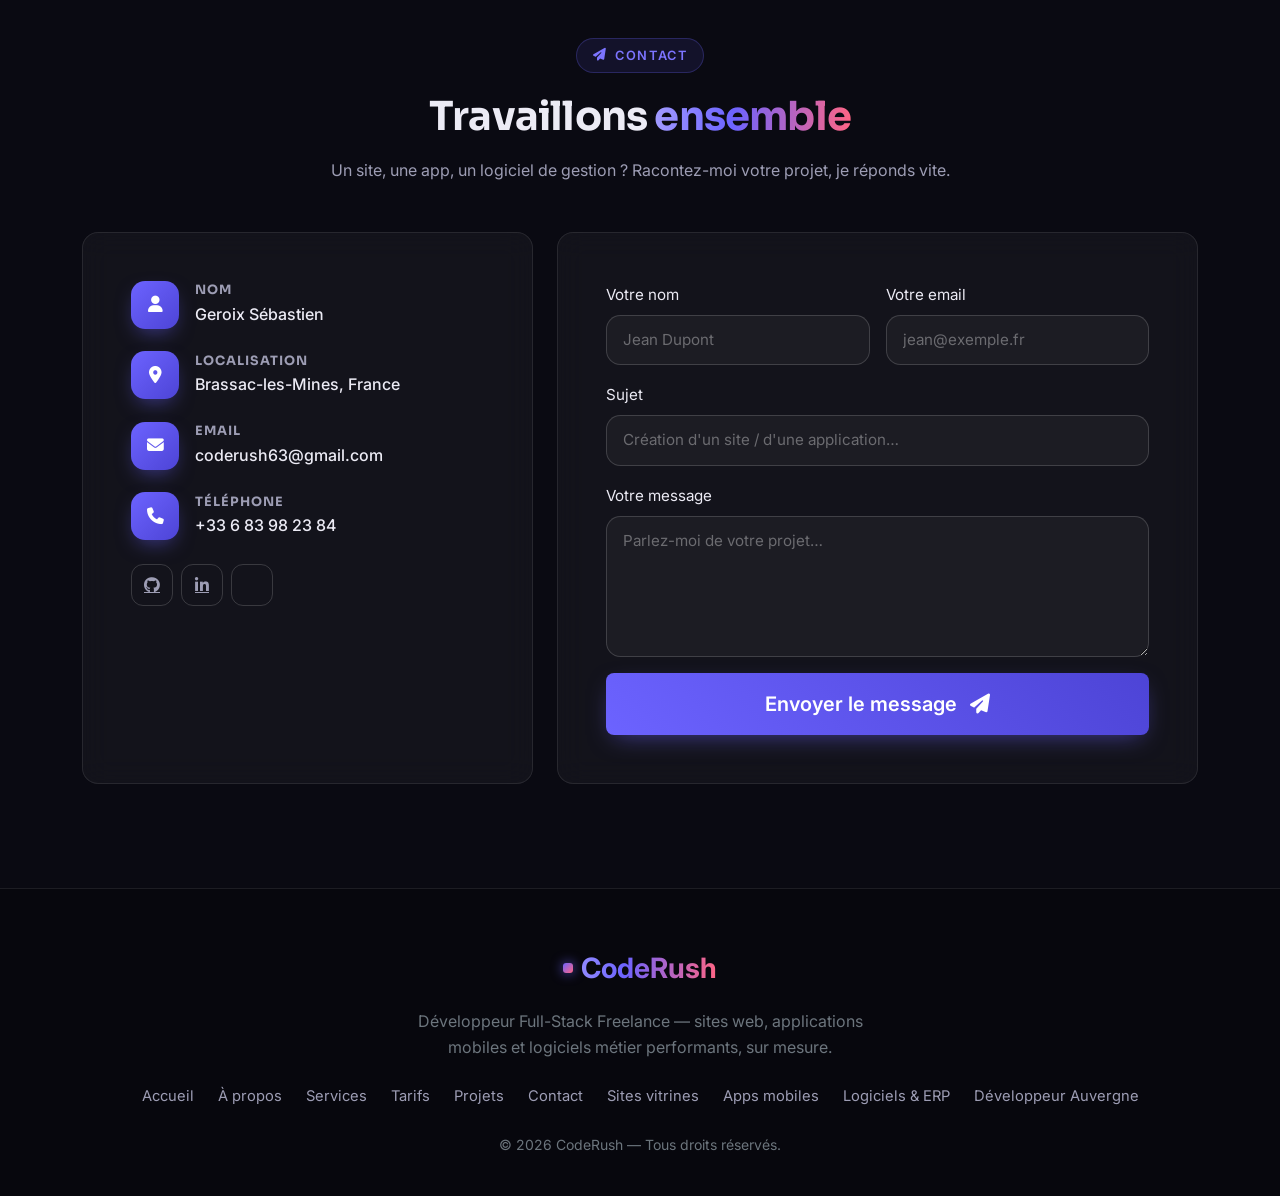
==== commit dd1ff082: "SEO: 4 nouvelles pages services + CSS externalise + maillage interne + sitemap - css/site.css : extr" ====
--- a/index.html
+++ b/index.html
@@ -95,962 +95,7 @@
     <link rel="preconnect" href="https://fonts.googleapis.com">
     <link rel="preconnect" href="https://fonts.gstatic.com" crossorigin>
     <link href="https://fonts.googleapis.com/css2?family=Inter:wght@400;500;600;700&family=Sora:wght@600;700;800&display=swap" rel="stylesheet">
-    <style>
-        :root {
-            --primary: #7c74ff;
-            --primary-strong: #6C63FF;
-            --primary-dark: #4d44d6;
-            --secondary: #ff6584;
-            --accent: #22d3ee;
-            --bg: #0a0a12;
-            --bg-soft: #101020;
-            --surface: rgba(255, 255, 255, 0.04);
-            --surface-strong: rgba(255, 255, 255, 0.07);
-            --border: rgba(255, 255, 255, 0.09);
-            --border-strong: rgba(255, 255, 255, 0.16);
-            --text: #ecebf5;
-            --muted: #9d9db4;
-            --radius: 1.25rem;
-        }
-
-        * { box-sizing: border-box; }
-
-        html {
-            overflow-x: hidden;
-            scroll-behavior: smooth;
-            scroll-padding-top: 90px;
-        }
-
-        body {
-            font-family: 'Inter', system-ui, sans-serif;
-            background-color: var(--bg);
-            color: var(--text);
-            overflow-x: hidden;
-            width: 100%;
-            position: relative;
-            padding-top: 76px;
-            line-height: 1.65;
-            -webkit-font-smoothing: antialiased;
-        }
-
-        h1, h2, h3, h4, .display-1, .display-2, .display-3, .display-4 {
-            font-family: 'Sora', sans-serif;
-            font-weight: 700;
-            line-height: 1.25;
-            letter-spacing: -0.02em;
-        }
-
-        ::selection { background: rgba(108, 99, 255, 0.4); color: #fff; }
-
-        :focus-visible {
-            outline: 2px solid var(--primary);
-            outline-offset: 3px;
-            border-radius: 4px;
-        }
-
-        /* ===== Décor de fond ===== */
-        .bg-decor {
-            position: fixed;
-            inset: 0;
-            z-index: -2;
-            overflow: hidden;
-            pointer-events: none;
-        }
-
-        .bg-decor::before {
-            content: '';
-            position: absolute;
-            inset: 0;
-            background-image:
-                linear-gradient(rgba(255,255,255,0.025) 1px, transparent 1px),
-                linear-gradient(90deg, rgba(255,255,255,0.025) 1px, transparent 1px);
-            background-size: 56px 56px;
-            mask-image: radial-gradient(ellipse 90% 60% at 50% 0%, black 30%, transparent 80%);
-            -webkit-mask-image: radial-gradient(ellipse 90% 60% at 50% 0%, black 30%, transparent 80%);
-        }
-
-        .aurora {
-            position: absolute;
-            width: 640px;
-            height: 640px;
-            border-radius: 50%;
-            filter: blur(90px);
-            opacity: 0.5;
-        }
-
-        .aurora-1 {
-            top: -260px;
-            left: -160px;
-            background: radial-gradient(circle, rgba(108, 99, 255, 0.35) 0%, transparent 65%);
-        }
-
-        .aurora-2 {
-            top: 30%;
-            right: -280px;
-            background: radial-gradient(circle, rgba(34, 211, 238, 0.14) 0%, transparent 65%);
-        }
-
-        .aurora-3 {
-            bottom: -300px;
-            left: 20%;
-            background: radial-gradient(circle, rgba(255, 101, 132, 0.13) 0%, transparent 65%);
-        }
-
-        /* ===== Barre de progression ===== */
-        .scroll-progress {
-            position: fixed;
-            top: 0;
-            left: 0;
-            height: 3px;
-            width: 0%;
-            background: linear-gradient(90deg, var(--primary-strong), var(--secondary));
-            z-index: 2000;
-            transition: width 0.1s linear;
-        }
-
-        /* ===== Sections ===== */
-        section {
-            width: 100%;
-            overflow: hidden;
-            position: relative;
-            padding: 6.5rem 0;
-        }
-
-        .section-eyebrow {
-            display: inline-flex;
-            align-items: center;
-            gap: 0.5rem;
-            font-size: 0.8rem;
-            font-weight: 600;
-            letter-spacing: 0.12em;
-            text-transform: uppercase;
-            color: var(--primary);
-            background: rgba(108, 99, 255, 0.1);
-            border: 1px solid rgba(108, 99, 255, 0.25);
-            border-radius: 999px;
-            padding: 0.4rem 1rem;
-            margin-bottom: 1.25rem;
-        }
-
-        .section-lead {
-            color: var(--muted);
-            max-width: 640px;
-            margin-inline: auto;
-        }
-
-        /* ===== Composants communs ===== */
-        .glass {
-            background: var(--surface);
-            backdrop-filter: blur(14px);
-            -webkit-backdrop-filter: blur(14px);
-            border: 1px solid var(--border);
-            transition: transform 0.35s ease, border-color 0.35s ease, background 0.35s ease, box-shadow 0.35s ease;
-        }
-
-        .lift:hover {
-            transform: translateY(-6px);
-            border-color: var(--border-strong);
-            background: var(--surface-strong);
-            box-shadow: 0 20px 40px -20px rgba(0, 0, 0, 0.6);
-        }
-
-        .text-gradient {
-            background: linear-gradient(92deg, #a29bff 0%, var(--primary-strong) 40%, var(--secondary) 100%);
-            -webkit-background-clip: text;
-            background-clip: text;
-            color: transparent;
-        }
-
-        .btn-gradient {
-            background: linear-gradient(45deg, var(--primary-strong), var(--primary-dark));
-            border: none;
-            color: #fff;
-            font-weight: 600;
-            box-shadow: 0 8px 24px -8px rgba(108, 99, 255, 0.55);
-            transition: transform 0.25s ease, box-shadow 0.25s ease, filter 0.25s ease;
-        }
-
-        .btn-gradient:hover {
-            transform: translateY(-2px);
-            box-shadow: 0 14px 30px -8px rgba(108, 99, 255, 0.65);
-            filter: brightness(1.08);
-            color: #fff;
-        }
-
-        .btn-ghost {
-            border: 1px solid var(--border-strong);
-            color: var(--text);
-            background: transparent;
-            font-weight: 600;
-            transition: all 0.25s ease;
-        }
-
-        .btn-ghost:hover {
-            border-color: var(--primary);
-            color: #fff;
-            background: rgba(108, 99, 255, 0.12);
-        }
-
-        .chip {
-            display: inline-flex;
-            align-items: center;
-            gap: 0.4rem;
-            font-size: 0.8rem;
-            font-weight: 600;
-            padding: 0.35rem 0.85rem;
-            border-radius: 999px;
-            background: var(--surface-strong);
-            border: 1px solid var(--border);
-            color: var(--text);
-        }
-
-        .chip i { color: var(--primary); }
-
-        /* ===== Navbar ===== */
-        .navbar {
-            transition: all 0.3s ease;
-            z-index: 1030;
-            padding: 0.65rem 1rem;
-        }
-
-        .navbar .container {
-            max-width: 1140px;
-            background: rgba(16, 16, 32, 0.72);
-            border: 1px solid var(--border);
-            border-radius: 999px;
-            padding: 0.5rem 1.25rem;
-            backdrop-filter: blur(16px);
-            -webkit-backdrop-filter: blur(16px);
-            transition: all 0.3s ease;
-        }
-
-        .navbar.scrolled .container {
-            background: rgba(16, 16, 32, 0.92);
-            box-shadow: 0 10px 30px -12px rgba(0, 0, 0, 0.6);
-        }
-
-        .navbar-brand {
-            font-family: 'Sora', sans-serif;
-            font-size: 1.35rem;
-            white-space: nowrap;
-            display: inline-flex;
-            align-items: center;
-            gap: 0.5rem;
-        }
-
-        .brand-dot {
-            width: 10px;
-            height: 10px;
-            border-radius: 3px;
-            background: linear-gradient(135deg, var(--primary-strong), var(--secondary));
-            box-shadow: 0 0 12px rgba(108, 99, 255, 0.8);
-        }
-
-        .navbar-toggler {
-            border: 1px solid var(--border-strong);
-            padding: 0.45rem 0.6rem;
-            box-shadow: none !important;
-        }
-
-        .navbar-toggler-icon {
-            background-image: url("data:image/svg+xml,%3csvg xmlns='http://www.w3.org/2000/svg' viewBox='0 0 30 30'%3e%3cpath stroke='rgba%28255, 255, 255, 0.85%29' stroke-linecap='round' stroke-miterlimit='10' stroke-width='2' d='M4 7h22M4 15h22M4 23h22'/%3e%3c/svg%3e") !important;
-            width: 1.25em;
-            height: 1.25em;
-        }
-
-        .navbar-collapse {
-            margin-top: 0.75rem;
-        }
-
-        @media (max-width: 991.98px) {
-            .navbar .container {
-                border-radius: 1.25rem;
-            }
-            .navbar-collapse {
-                background: rgba(16, 16, 32, 0.97);
-                border: 1px solid var(--border);
-                border-radius: 1rem;
-                padding: 1rem;
-            }
-        }
-
-        .nav-link {
-            position: relative;
-            padding: 0.5rem 0.9rem !important;
-            color: var(--muted) !important;
-            font-weight: 500;
-            font-size: 0.95rem;
-            border-radius: 999px;
-            transition: color 0.25s ease, background 0.25s ease;
-        }
-
-        .nav-link:hover { color: #fff !important; }
-
-        .nav-link.active {
-            color: #fff !important;
-            background: rgba(108, 99, 255, 0.16);
-        }
-
-        /* ===== Hero ===== */
-        #hero {
-            min-height: calc(100vh - 76px);
-            display: flex;
-            align-items: center;
-            position: relative;
-            padding: 5rem 0;
-        }
-
-        .hero-badge {
-            display: inline-flex;
-            align-items: center;
-            gap: 0.6rem;
-            font-size: 0.85rem;
-            font-weight: 500;
-            color: var(--text);
-            background: var(--surface);
-            border: 1px solid var(--border);
-            padding: 0.5rem 1.1rem;
-            border-radius: 999px;
-        }
-
-        .pulse-dot {
-            width: 8px;
-            height: 8px;
-            border-radius: 50%;
-            background: #34d399;
-            box-shadow: 0 0 0 0 rgba(52, 211, 153, 0.6);
-            animation: pulse 2s infinite;
-        }
-
-        @keyframes pulse {
-            0% { box-shadow: 0 0 0 0 rgba(52, 211, 153, 0.55); }
-            70% { box-shadow: 0 0 0 9px rgba(52, 211, 153, 0); }
-            100% { box-shadow: 0 0 0 0 rgba(52, 211, 153, 0); }
-        }
-
-        #hero h1 {
-            font-size: clamp(2.2rem, 5vw, 3.6rem);
-            font-weight: 800;
-        }
-
-        .hero-stats {
-            display: flex;
-            gap: 2.5rem;
-            flex-wrap: wrap;
-            margin-top: 2.5rem;
-        }
-
-        .hero-stat .num {
-            font-family: 'Sora', sans-serif;
-            font-size: 1.7rem;
-            font-weight: 700;
-            color: #fff;
-        }
-
-        .hero-stat .num span { color: var(--primary); }
-
-        .hero-stat .lbl {
-            font-size: 0.85rem;
-            color: var(--muted);
-        }
-
-        /* Fenêtre code (hero visuel) */
-        .code-window {
-            background: #0d0d1a;
-            border: 1px solid var(--border-strong);
-            border-radius: var(--radius);
-            box-shadow: 0 30px 80px -30px rgba(108, 99, 255, 0.35), 0 20px 50px -20px rgba(0,0,0,0.7);
-            overflow: hidden;
-            max-width: 520px;
-            margin-inline: auto;
-        }
-
-        .code-window-bar {
-            display: flex;
-            align-items: center;
-            gap: 0.5rem;
-            padding: 0.75rem 1rem;
-            background: rgba(255, 255, 255, 0.04);
-            border-bottom: 1px solid var(--border);
-        }
-
-        .code-dot { width: 11px; height: 11px; border-radius: 50%; }
-        .code-dot:nth-child(1) { background: #ff5f57; }
-        .code-dot:nth-child(2) { background: #febc2e; }
-        .code-dot:nth-child(3) { background: #28c840; }
-        .code-file {
-            margin-left: auto;
-            font-size: 0.75rem;
-            color: var(--muted);
-            font-family: ui-monospace, 'Cascadia Code', 'Fira Code', monospace;
-        }
-
-        .code-window pre {
-            margin: 0;
-            padding: 1.25rem 1.4rem;
-            font-family: ui-monospace, 'Cascadia Code', 'Fira Code', monospace;
-            font-size: 0.82rem;
-            line-height: 1.8;
-            color: #c8c8e0;
-        }
-
-        .c-kw { color: #c792ea; }
-        .c-fn { color: #82aaff; }
-        .c-str { color: #c3e88d; }
-        .c-prop { color: #f78c6c; }
-        .c-com { color: #5c6379; font-style: italic; }
-
-        .float-anim { animation: float 7s ease-in-out infinite; }
-
-        @keyframes float {
-            0%, 100% { transform: translateY(0); }
-            50% { transform: translateY(-14px); }
-        }
-
-        /* ===== About ===== */
-        .about-photo {
-            border-radius: var(--radius);
-            border: 1px solid var(--border-strong);
-            box-shadow: 0 30px 60px -25px rgba(0, 0, 0, 0.7);
-            width: 100%;
-            height: auto;
-            object-fit: cover;
-        }
-
-        .stack-group h3 {
-            font-size: 0.8rem;
-            text-transform: uppercase;
-            letter-spacing: 0.1em;
-            color: var(--muted);
-            margin-bottom: 0.75rem;
-        }
-
-        .about-list li {
-            display: flex;
-            align-items: flex-start;
-            gap: 0.9rem;
-            margin-bottom: 1rem;
-            color: var(--muted);
-        }
-
-        .about-list i {
-            color: var(--primary);
-            margin-top: 0.3rem;
-            width: 1.1rem;
-            text-align: center;
-        }
-
-        .about-list strong { color: var(--text); }
-
-        /* ===== Tarifs ===== */
-        .price-card {
-            position: relative;
-            padding: 2rem 1.8rem;
-            height: 100%;
-            border-radius: var(--radius);
-            display: flex;
-            flex-direction: column;
-        }
-
-        .price-card.price-featured {
-            border-color: rgba(108, 99, 255, 0.55);
-            box-shadow: 0 24px 60px -22px rgba(108, 99, 255, 0.45);
-        }
-
-        .price-badge {
-            position: absolute;
-            top: -14px;
-            left: 50%;
-            transform: translateX(-50%);
-            background: linear-gradient(135deg, var(--primary-strong), var(--primary-dark));
-            color: #fff;
-            font-size: .72rem;
-            font-weight: 600;
-            letter-spacing: .04em;
-            padding: .35rem .95rem;
-            box-shadow: 0 8px 18px -6px rgba(108, 99, 255, 0.6);
-        }
-
-        .price-value {
-            font-size: 2.4rem;
-            font-weight: 800;
-            line-height: 1.05;
-            color: #fff;
-        }
-
-        .price-unit {
-            color: var(--muted);
-            font-size: .82rem;
-        }
-
-        .price-card ul {
-            list-style: none;
-            padding-left: 0;
-            margin: 0;
-        }
-
-        .price-card ul li {
-            position: relative;
-            padding-left: 1.5rem;
-            margin-bottom: .5rem;
-            font-size: .88rem;
-            color: var(--muted);
-        }
-
-        .price-card ul li i {
-            position: absolute;
-            left: 0;
-            top: .18rem;
-            color: var(--secondary);
-        }
-
-        .price-card .btn {
-            margin-top: auto;
-            align-self: flex-start;
-        }
-
-        .btn-ghost {
-            border: 1px solid rgba(255, 255, 255, 0.18);
-            color: #ecebf5;
-            background: transparent;
-            font-weight: 500;
-            transition: border-color .25s ease, background .25s ease;
-        }
-
-        .btn-ghost:hover {
-            border-color: var(--primary-strong);
-            color: #fff;
-            background: rgba(108, 99, 255, 0.12);
-        }
-
-        /* ===== Services ===== */
-        .service-card {
-            position: relative;
-            padding: 1.9rem;
-            height: 100%;
-            border-radius: var(--radius);
-            overflow: hidden;
-        }
-
-        .service-card::after {
-            content: '';
-            position: absolute;
-            top: 0;
-            left: 0;
-            right: 0;
-            height: 3px;
-            background: linear-gradient(90deg, var(--primary-strong), var(--secondary));
-            opacity: 0;
-            transition: opacity 0.35s ease;
-        }
-
-        .service-card:hover::after { opacity: 1; }
-
-        .service-icon {
-            display: inline-flex;
-            align-items: center;
-            justify-content: center;
-            width: 54px;
-            height: 54px;
-            border-radius: 14px;
-            font-size: 1.35rem;
-            color: #fff;
-            background: linear-gradient(135deg, var(--primary-strong), var(--primary-dark));
-            box-shadow: 0 10px 24px -8px rgba(108, 99, 255, 0.5);
-            margin-bottom: 1.25rem;
-        }
-
-        .service-card h3 { font-size: 1.15rem; margin-bottom: 0.65rem; }
-
-        .service-card p { color: var(--muted); font-size: 0.92rem; margin-bottom: 1rem; }
-
-        .service-card ul {
-            color: var(--muted);
-            font-size: 0.85rem;
-            padding-left: 0;
-            margin: 0;
-        }
-
-        .service-card ul li {
-            list-style: none;
-            padding-left: 1.2rem;
-            position: relative;
-            margin-bottom: 0.35rem;
-        }
-
-        .service-card ul li::before {
-            content: '\f00c';
-            font-family: 'Font Awesome 6 Free';
-            font-weight: 900;
-            position: absolute;
-            left: 0;
-            top: 0;
-            font-size: 0.7rem;
-            color: var(--primary);
-        }
-
-        /* ===== Projets ===== */
-        .filter-btn {
-            border: 1px solid var(--border);
-            background: var(--surface);
-            color: var(--muted);
-            font-weight: 600;
-            font-size: 0.88rem;
-            padding: 0.5rem 1.25rem;
-            border-radius: 999px;
-            transition: all 0.25s ease;
-        }
-
-        .filter-btn:hover { color: #fff; border-color: var(--border-strong); }
-
-        .filter-btn.active {
-            color: #fff;
-            background: linear-gradient(45deg, var(--primary-strong), var(--primary-dark));
-            border-color: transparent;
-            box-shadow: 0 8px 20px -8px rgba(108, 99, 255, 0.6);
-        }
-
-        .project-item { transition: opacity 0.35s ease, transform 0.35s ease; }
-        .project-item.is-hidden { display: none; }
-
-        /* Cartes mises en avant (sans image) */
-        .featured-card {
-            position: relative;
-            border-radius: calc(var(--radius) + 4px);
-            overflow: hidden;
-            height: 100%;
-        }
-
-        .featured-visual {
-            position: relative;
-            min-height: 230px;
-            display: flex;
-            align-items: flex-end;
-            padding: 1.75rem;
-            overflow: hidden;
-        }
-
-        .featured-visual::before {
-            content: '';
-            position: absolute;
-            inset: 0;
-            background-image:
-                linear-gradient(rgba(255,255,255,0.05) 1px, transparent 1px),
-                linear-gradient(90deg, rgba(255,255,255,0.05) 1px, transparent 1px);
-            background-size: 34px 34px;
-            mask-image: radial-gradient(ellipse at 70% 30%, black, transparent 75%);
-            -webkit-mask-image: radial-gradient(ellipse at 70% 30%, black, transparent 75%);
-        }
-
-        .visual-krafelio {
-            background: linear-gradient(135deg, #17143a 0%, #2a2470 55%, #6C63FF 130%);
-        }
-
-        .visual-khaldrun {
-            background: linear-gradient(135deg, #161032 0%, #3b1f5e 55%, #7a3db8 130%);
-        }
-
-        /* Visuel photo (capture du site) */
-        .visual-photo {
-            position: relative;
-            min-height: 280px;
-        }
-
-        .visual-photo .visual-img {
-            position: absolute;
-            inset: 0;
-            width: 100%;
-            height: 100%;
-            object-fit: cover;
-            object-position: top center;
-        }
-
-        .visual-photo::after {
-            content: '';
-            position: absolute;
-            inset: 0;
-            background: linear-gradient(180deg, rgba(10, 10, 18, 0) 40%, rgba(10, 10, 18, 0.85) 100%);
-        }
-
-        .visual-photo .visual-caption {
-            position: relative;
-            z-index: 1;
-        }
-
-        .featured-glyph {
-            position: absolute;
-            top: -25px;
-            right: -15px;
-            font-size: 11rem;
-            opacity: 0.14;
-            color: #fff;
-            transform: rotate(-12deg);
-            pointer-events: none;
-        }
-
-        .featured-visual h3 {
-            position: relative;
-            font-size: 2rem;
-            font-weight: 800;
-            margin: 0;
-        }
-
-        .featured-visual .featured-sub {
-            position: relative;
-            color: rgba(255, 255, 255, 0.75);
-            font-size: 0.95rem;
-            margin-top: 0.25rem;
-        }
-
-        .featured-body {
-            padding: 1.6rem 1.75rem 1.75rem;
-            background: var(--surface);
-            backdrop-filter: blur(14px);
-        }
-
-        .featured-body p { color: var(--muted); font-size: 0.93rem; }
-
-        .modules-chips { display: flex; flex-wrap: wrap; gap: 0.45rem; }
-
-        .status-pill {
-            display: inline-flex;
-            align-items: center;
-            gap: 0.45rem;
-            font-size: 0.78rem;
-            font-weight: 600;
-            padding: 0.3rem 0.8rem;
-            border-radius: 999px;
-        }
-
-        .status-dev { background: rgba(251, 191, 36, 0.12); color: #fbbf24; border: 1px solid rgba(251, 191, 36, 0.3); }
-        .status-live { background: rgba(52, 211, 153, 0.12); color: #34d399; border: 1px solid rgba(52, 211, 153, 0.3); }
-
-        /* Cartes projets classiques */
-        .project-card {
-            display: flex;
-            flex-direction: column;
-            height: 100%;
-            border-radius: var(--radius);
-            overflow: hidden;
-        }
-
-        .project-media {
-            position: relative;
-            height: 210px;
-            overflow: hidden;
-            flex-shrink: 0;
-        }
-
-        .project-img {
-            width: 100%;
-            height: 100%;
-            object-fit: cover;
-            transition: transform 0.6s ease;
-        }
-
-        .project-card:hover .project-img { transform: scale(1.06); }
-
-        .project-cat {
-            position: absolute;
-            top: 0.9rem;
-            left: 0.9rem;
-            font-size: 0.72rem;
-            font-weight: 600;
-            letter-spacing: 0.06em;
-            text-transform: uppercase;
-            color: #fff;
-            background: rgba(10, 10, 18, 0.72);
-            border: 1px solid var(--border-strong);
-            backdrop-filter: blur(8px);
-            padding: 0.3rem 0.75rem;
-            border-radius: 999px;
-        }
-
-        .project-body {
-            padding: 1.4rem 1.5rem 1.5rem;
-            display: flex;
-            flex-direction: column;
-            flex-grow: 1;
-        }
-
-        .project-body h3 { font-size: 1.12rem; margin-bottom: 0.5rem; }
-
-        .project-body p { color: var(--muted); font-size: 0.9rem; margin-bottom: 1rem; }
-
-        .project-tags {
-            margin-top: auto;
-            display: flex;
-            flex-wrap: wrap;
-            gap: 0.4rem;
-        }
-
-        .tag {
-            font-size: 0.75rem;
-            font-weight: 600;
-            padding: 0.28rem 0.7rem;
-            border-radius: 999px;
-            background: rgba(108, 99, 255, 0.14);
-            border: 1px solid rgba(108, 99, 255, 0.28);
-            color: #b3adff;
-        }
-
-        .project-link {
-            color: var(--muted);
-            font-size: 0.88rem;
-            font-weight: 600;
-            text-decoration: none;
-            display: inline-flex;
-            align-items: center;
-            gap: 0.45rem;
-            transition: color 0.25s ease, gap 0.25s ease;
-        }
-
-        .project-link:hover { color: var(--primary); gap: 0.7rem; }
-
-        /* ===== Contact ===== */
-        .contact-item {
-            display: flex;
-            align-items: center;
-            gap: 1rem;
-            margin-bottom: 1.4rem;
-        }
-
-        .contact-icon {
-            display: inline-flex;
-            align-items: center;
-            justify-content: center;
-            width: 48px;
-            height: 48px;
-            flex-shrink: 0;
-            border-radius: 14px;
-            color: #fff;
-            font-size: 1.05rem;
-            background: linear-gradient(135deg, var(--primary-strong), var(--primary-dark));
-            box-shadow: 0 8px 20px -6px rgba(108, 99, 255, 0.5);
-        }
-
-        .contact-item h3 { font-size: 0.8rem; text-transform: uppercase; letter-spacing: 0.08em; color: var(--muted); margin-bottom: 0.15rem; }
-        .contact-item p { margin: 0; font-weight: 500; }
-        .contact-item a { color: var(--text); text-decoration: none; transition: color 0.25s ease; }
-        .contact-item a:hover { color: var(--primary); }
-
-        .form-control, .form-label { font-size: 0.95rem; }
-
-        .form-control {
-            background: rgba(255, 255, 255, 0.04);
-            border: 1px solid var(--border-strong);
-            color: var(--text);
-            padding: 0.8rem 1rem;
-            border-radius: 0.9rem;
-        }
-
-        .form-control:focus {
-            background: rgba(255, 255, 255, 0.07);
-            border-color: var(--primary);
-            color: #fff;
-            box-shadow: 0 0 0 0.22rem rgba(108, 99, 255, 0.22);
-        }
-
-        .form-control::placeholder { color: rgba(255, 255, 255, 0.35); }
-
-        .social-btn {
-            display: inline-flex;
-            align-items: center;
-            justify-content: center;
-            width: 42px;
-            height: 42px;
-            border-radius: 12px;
-            border: 1px solid var(--border-strong);
-            color: var(--muted);
-            transition: all 0.25s ease;
-        }
-
-        .social-btn:hover {
-            color: #fff;
-            border-color: var(--primary);
-            background: rgba(108, 99, 255, 0.15);
-            transform: translateY(-3px);
-        }
-
-        /* ===== Footer ===== */
-        footer {
-            background: #07070d;
-            border-top: 1px solid var(--border);
-            padding: 3.5rem 0 2.5rem;
-        }
-
-        .footer-link {
-            color: var(--muted);
-            text-decoration: none;
-            font-size: 0.92rem;
-            transition: color 0.25s ease;
-        }
-
-        .footer-link:hover { color: var(--primary); }
-
-        /* ===== Retour en haut ===== */
-        .back-top {
-            position: fixed;
-            bottom: 1.5rem;
-            right: 1.5rem;
-            width: 44px;
-            height: 44px;
-            border-radius: 12px;
-            border: 1px solid var(--border-strong);
-            background: rgba(16, 16, 32, 0.85);
-            backdrop-filter: blur(10px);
-            color: var(--text);
-            display: flex;
-            align-items: center;
-            justify-content: center;
-            opacity: 0;
-            pointer-events: none;
-            transform: translateY(10px);
-            transition: all 0.3s ease;
-            z-index: 1040;
-        }
-
-        .back-top.show {
-            opacity: 1;
-            pointer-events: auto;
-            transform: translateY(0);
-        }
-
-        .back-top:hover { border-color: var(--primary); color: var(--primary); }
-
-        /* ===== Révélation au scroll ===== */
-        .reveal {
-            opacity: 0;
-            transform: translateY(26px);
-            transition: opacity 0.7s ease, transform 0.7s ease;
-        }
-
-        .reveal.visible {
-            opacity: 1;
-            transform: none;
-        }
-
-        @media (prefers-reduced-motion: reduce) {
-            html { scroll-behavior: auto; }
-            .reveal { opacity: 1; transform: none; transition: none; }
-            .float-anim, .pulse-dot { animation: none; }
-            .project-img, .lift, .btn-gradient, .btn-ghost, .social-btn { transition: none; }
-        }
-
-        /* ===== Responsive ===== */
-        @media (max-width: 991.98px) {
-            section { padding: 4.5rem 0; }
-            .hero-stats { gap: 1.75rem; }
-        }
-
-        @media (max-width: 575.98px) {
-            body { padding-top: 68px; }
-            section { padding: 3.5rem 0; }
-            .featured-visual { min-height: 190px; }
-            .featured-visual h3 { font-size: 1.6rem; }
-            .hero-stats { gap: 1.25rem 2rem; }
-        }
-    </style>
+    <link rel="stylesheet" href="css/site.css">
 </head>
 <body>
     <div class="bg-decor">
@@ -1237,6 +282,7 @@
                             <li>Mode hors connexion & synchronisation</li>
                             <li>Espaces client & back-office</li>
                         </ul>
+                        <div class="mt-3"><a href="/logiciel-metier-erp" class="footer-link small">Logiciel métier &amp; ERP <i class="fas fa-arrow-right ms-1" aria-hidden="true"></i></a></div>
                     </div>
                 </div>
                 <div class="col-md-6 col-lg-4 reveal" style="transition-delay:.1s">
@@ -1250,6 +296,7 @@
                             <li>Intégration d'APIs</li>
                             <li>Publication sur les stores</li>
                         </ul>
+                        <div class="mt-3"><a href="/application-mobile" class="footer-link small">Développement d'application mobile <i class="fas fa-arrow-right ms-1" aria-hidden="true"></i></a></div>
                     </div>
                 </div>
                 <div class="col-md-6 col-lg-4 reveal" style="transition-delay:.05s">
@@ -1276,6 +323,7 @@
                             <li>SEO &amp; Core Web Vitals</li>
                             <li>Hébergement &amp; domaine en option</li>
                         </ul>
+                        <div class="mt-3"><a href="/creation-site-vitrine" class="footer-link small">Création de site vitrine <i class="fas fa-arrow-right ms-1" aria-hidden="true"></i></a></div>
                     </div>
                 </div>
                 <div class="col-md-6 col-lg-4 reveal" style="transition-delay:.15s">
@@ -1289,6 +337,7 @@
                             <li>Données structurées</li>
                             <li>SEO local</li>
                         </ul>
+                        <div class="mt-3"><a href="/developpeur-freelance-auvergne" class="footer-link small">Développeur freelance en Auvergne <i class="fas fa-arrow-right ms-1" aria-hidden="true"></i></a></div>
                     </div>
                 </div>
             </div>
@@ -1718,6 +767,10 @@
                     <a href="#tarifs" class="footer-link">Tarifs</a>
                     <a href="#projects" class="footer-link">Projets</a>
                     <a href="#contact" class="footer-link">Contact</a>
+                    <a href="/creation-site-vitrine" class="footer-link">Sites vitrines</a>
+                    <a href="/application-mobile" class="footer-link">Apps mobiles</a>
+                    <a href="/logiciel-metier-erp" class="footer-link">Logiciels &amp; ERP</a>
+                    <a href="/developpeur-freelance-auvergne" class="footer-link">Développeur Auvergne</a>
                 </nav>
                 <p class="text-secondary small mb-0">&copy; <span id="current-year">2026</span> CodeRush — Tous droits réservés.</p>
             </div>
--- a/css/site.css
+++ b/css/site.css
@@ -0,0 +1,954 @@
+﻿        :root {
+            --primary: #7c74ff;
+            --primary-strong: #6C63FF;
+            --primary-dark: #4d44d6;
+            --secondary: #ff6584;
+            --accent: #22d3ee;
+            --bg: #0a0a12;
+            --bg-soft: #101020;
+            --surface: rgba(255, 255, 255, 0.04);
+            --surface-strong: rgba(255, 255, 255, 0.07);
+            --border: rgba(255, 255, 255, 0.09);
+            --border-strong: rgba(255, 255, 255, 0.16);
+            --text: #ecebf5;
+            --muted: #9d9db4;
+            --radius: 1.25rem;
+        }
+
+        * { box-sizing: border-box; }
+
+        html {
+            overflow-x: hidden;
+            scroll-behavior: smooth;
+            scroll-padding-top: 90px;
+        }
+
+        body {
+            font-family: 'Inter', system-ui, sans-serif;
+            background-color: var(--bg);
+            color: var(--text);
+            overflow-x: hidden;
+            width: 100%;
+            position: relative;
+            padding-top: 76px;
+            line-height: 1.65;
+            -webkit-font-smoothing: antialiased;
+        }
+
+        h1, h2, h3, h4, .display-1, .display-2, .display-3, .display-4 {
+            font-family: 'Sora', sans-serif;
+            font-weight: 700;
+            line-height: 1.25;
+            letter-spacing: -0.02em;
+        }
+
+        ::selection { background: rgba(108, 99, 255, 0.4); color: #fff; }
+
+        :focus-visible {
+            outline: 2px solid var(--primary);
+            outline-offset: 3px;
+            border-radius: 4px;
+        }
+
+        /* ===== Décor de fond ===== */
+        .bg-decor {
+            position: fixed;
+            inset: 0;
+            z-index: -2;
+            overflow: hidden;
+            pointer-events: none;
+        }
+
+        .bg-decor::before {
+            content: '';
+            position: absolute;
+            inset: 0;
+            background-image:
+                linear-gradient(rgba(255,255,255,0.025) 1px, transparent 1px),
+                linear-gradient(90deg, rgba(255,255,255,0.025) 1px, transparent 1px);
+            background-size: 56px 56px;
+            mask-image: radial-gradient(ellipse 90% 60% at 50% 0%, black 30%, transparent 80%);
+            -webkit-mask-image: radial-gradient(ellipse 90% 60% at 50% 0%, black 30%, transparent 80%);
+        }
+
+        .aurora {
+            position: absolute;
+            width: 640px;
+            height: 640px;
+            border-radius: 50%;
+            filter: blur(90px);
+            opacity: 0.5;
+        }
+
+        .aurora-1 {
+            top: -260px;
+            left: -160px;
+            background: radial-gradient(circle, rgba(108, 99, 255, 0.35) 0%, transparent 65%);
+        }
+
+        .aurora-2 {
+            top: 30%;
+            right: -280px;
+            background: radial-gradient(circle, rgba(34, 211, 238, 0.14) 0%, transparent 65%);
+        }
+
+        .aurora-3 {
+            bottom: -300px;
+            left: 20%;
+            background: radial-gradient(circle, rgba(255, 101, 132, 0.13) 0%, transparent 65%);
+        }
+
+        /* ===== Barre de progression ===== */
+        .scroll-progress {
+            position: fixed;
+            top: 0;
+            left: 0;
+            height: 3px;
+            width: 0%;
+            background: linear-gradient(90deg, var(--primary-strong), var(--secondary));
+            z-index: 2000;
+            transition: width 0.1s linear;
+        }
+
+        /* ===== Sections ===== */
+        section {
+            width: 100%;
+            overflow: hidden;
+            position: relative;
+            padding: 6.5rem 0;
+        }
+
+        .section-eyebrow {
+            display: inline-flex;
+            align-items: center;
+            gap: 0.5rem;
+            font-size: 0.8rem;
+            font-weight: 600;
+            letter-spacing: 0.12em;
+            text-transform: uppercase;
+            color: var(--primary);
+            background: rgba(108, 99, 255, 0.1);
+            border: 1px solid rgba(108, 99, 255, 0.25);
+            border-radius: 999px;
+            padding: 0.4rem 1rem;
+            margin-bottom: 1.25rem;
+        }
+
+        .section-lead {
+            color: var(--muted);
+            max-width: 640px;
+            margin-inline: auto;
+        }
+
+        /* ===== Composants communs ===== */
+        .glass {
+            background: var(--surface);
+            backdrop-filter: blur(14px);
+            -webkit-backdrop-filter: blur(14px);
+            border: 1px solid var(--border);
+            transition: transform 0.35s ease, border-color 0.35s ease, background 0.35s ease, box-shadow 0.35s ease;
+        }
+
+        .lift:hover {
+            transform: translateY(-6px);
+            border-color: var(--border-strong);
+            background: var(--surface-strong);
+            box-shadow: 0 20px 40px -20px rgba(0, 0, 0, 0.6);
+        }
+
+        .text-gradient {
+            background: linear-gradient(92deg, #a29bff 0%, var(--primary-strong) 40%, var(--secondary) 100%);
+            -webkit-background-clip: text;
+            background-clip: text;
+            color: transparent;
+        }
+
+        .btn-gradient {
+            background: linear-gradient(45deg, var(--primary-strong), var(--primary-dark));
+            border: none;
+            color: #fff;
+            font-weight: 600;
+            box-shadow: 0 8px 24px -8px rgba(108, 99, 255, 0.55);
+            transition: transform 0.25s ease, box-shadow 0.25s ease, filter 0.25s ease;
+        }
+
+        .btn-gradient:hover {
+            transform: translateY(-2px);
+            box-shadow: 0 14px 30px -8px rgba(108, 99, 255, 0.65);
+            filter: brightness(1.08);
+            color: #fff;
+        }
+
+        .btn-ghost {
+            border: 1px solid var(--border-strong);
+            color: var(--text);
+            background: transparent;
+            font-weight: 600;
+            transition: all 0.25s ease;
+        }
+
+        .btn-ghost:hover {
+            border-color: var(--primary);
+            color: #fff;
+            background: rgba(108, 99, 255, 0.12);
+        }
+
+        .chip {
+            display: inline-flex;
+            align-items: center;
+            gap: 0.4rem;
+            font-size: 0.8rem;
+            font-weight: 600;
+            padding: 0.35rem 0.85rem;
+            border-radius: 999px;
+            background: var(--surface-strong);
+            border: 1px solid var(--border);
+            color: var(--text);
+        }
+
+        .chip i { color: var(--primary); }
+
+        /* ===== Navbar ===== */
+        .navbar {
+            transition: all 0.3s ease;
+            z-index: 1030;
+            padding: 0.65rem 1rem;
+        }
+
+        .navbar .container {
+            max-width: 1140px;
+            background: rgba(16, 16, 32, 0.72);
+            border: 1px solid var(--border);
+            border-radius: 999px;
+            padding: 0.5rem 1.25rem;
+            backdrop-filter: blur(16px);
+            -webkit-backdrop-filter: blur(16px);
+            transition: all 0.3s ease;
+        }
+
+        .navbar.scrolled .container {
+            background: rgba(16, 16, 32, 0.92);
+            box-shadow: 0 10px 30px -12px rgba(0, 0, 0, 0.6);
+        }
+
+        .navbar-brand {
+            font-family: 'Sora', sans-serif;
+            font-size: 1.35rem;
+            white-space: nowrap;
+            display: inline-flex;
+            align-items: center;
+            gap: 0.5rem;
+        }
+
+        .brand-dot {
+            width: 10px;
+            height: 10px;
+            border-radius: 3px;
+            background: linear-gradient(135deg, var(--primary-strong), var(--secondary));
+            box-shadow: 0 0 12px rgba(108, 99, 255, 0.8);
+        }
+
+        .navbar-toggler {
+            border: 1px solid var(--border-strong);
+            padding: 0.45rem 0.6rem;
+            box-shadow: none !important;
+        }
+
+        .navbar-toggler-icon {
+            background-image: url("data:image/svg+xml,%3csvg xmlns='http://www.w3.org/2000/svg' viewBox='0 0 30 30'%3e%3cpath stroke='rgba%28255, 255, 255, 0.85%29' stroke-linecap='round' stroke-miterlimit='10' stroke-width='2' d='M4 7h22M4 15h22M4 23h22'/%3e%3c/svg%3e") !important;
+            width: 1.25em;
+            height: 1.25em;
+        }
+
+        .navbar-collapse {
+            margin-top: 0.75rem;
+        }
+
+        @media (max-width: 991.98px) {
+            .navbar .container {
+                border-radius: 1.25rem;
+            }
+            .navbar-collapse {
+                background: rgba(16, 16, 32, 0.97);
+                border: 1px solid var(--border);
+                border-radius: 1rem;
+                padding: 1rem;
+            }
+        }
+
+        .nav-link {
+            position: relative;
+            padding: 0.5rem 0.9rem !important;
+            color: var(--muted) !important;
+            font-weight: 500;
+            font-size: 0.95rem;
+            border-radius: 999px;
+            transition: color 0.25s ease, background 0.25s ease;
+        }
+
+        .nav-link:hover { color: #fff !important; }
+
+        .nav-link.active {
+            color: #fff !important;
+            background: rgba(108, 99, 255, 0.16);
+        }
+
+        /* ===== Hero ===== */
+        #hero {
+            min-height: calc(100vh - 76px);
+            display: flex;
+            align-items: center;
+            position: relative;
+            padding: 5rem 0;
+        }
+
+        .hero-badge {
+            display: inline-flex;
+            align-items: center;
+            gap: 0.6rem;
+            font-size: 0.85rem;
+            font-weight: 500;
+            color: var(--text);
+            background: var(--surface);
+            border: 1px solid var(--border);
+            padding: 0.5rem 1.1rem;
+            border-radius: 999px;
+        }
+
+        .pulse-dot {
+            width: 8px;
+            height: 8px;
+            border-radius: 50%;
+            background: #34d399;
+            box-shadow: 0 0 0 0 rgba(52, 211, 153, 0.6);
+            animation: pulse 2s infinite;
+        }
+
+        @keyframes pulse {
+            0% { box-shadow: 0 0 0 0 rgba(52, 211, 153, 0.55); }
+            70% { box-shadow: 0 0 0 9px rgba(52, 211, 153, 0); }
+            100% { box-shadow: 0 0 0 0 rgba(52, 211, 153, 0); }
+        }
+
+        #hero h1 {
+            font-size: clamp(2.2rem, 5vw, 3.6rem);
+            font-weight: 800;
+        }
+
+        .hero-stats {
+            display: flex;
+            gap: 2.5rem;
+            flex-wrap: wrap;
+            margin-top: 2.5rem;
+        }
+
+        .hero-stat .num {
+            font-family: 'Sora', sans-serif;
+            font-size: 1.7rem;
+            font-weight: 700;
+            color: #fff;
+        }
+
+        .hero-stat .num span { color: var(--primary); }
+
+        .hero-stat .lbl {
+            font-size: 0.85rem;
+            color: var(--muted);
+        }
+
+        /* Fenêtre code (hero visuel) */
+        .code-window {
+            background: #0d0d1a;
+            border: 1px solid var(--border-strong);
+            border-radius: var(--radius);
+            box-shadow: 0 30px 80px -30px rgba(108, 99, 255, 0.35), 0 20px 50px -20px rgba(0,0,0,0.7);
+            overflow: hidden;
+            max-width: 520px;
+            margin-inline: auto;
+        }
+
+        .code-window-bar {
+            display: flex;
+            align-items: center;
+            gap: 0.5rem;
+            padding: 0.75rem 1rem;
+            background: rgba(255, 255, 255, 0.04);
+            border-bottom: 1px solid var(--border);
+        }
+
+        .code-dot { width: 11px; height: 11px; border-radius: 50%; }
+        .code-dot:nth-child(1) { background: #ff5f57; }
+        .code-dot:nth-child(2) { background: #febc2e; }
+        .code-dot:nth-child(3) { background: #28c840; }
+        .code-file {
+            margin-left: auto;
+            font-size: 0.75rem;
+            color: var(--muted);
+            font-family: ui-monospace, 'Cascadia Code', 'Fira Code', monospace;
+        }
+
+        .code-window pre {
+            margin: 0;
+            padding: 1.25rem 1.4rem;
+            font-family: ui-monospace, 'Cascadia Code', 'Fira Code', monospace;
+            font-size: 0.82rem;
+            line-height: 1.8;
+            color: #c8c8e0;
+        }
+
+        .c-kw { color: #c792ea; }
+        .c-fn { color: #82aaff; }
+        .c-str { color: #c3e88d; }
+        .c-prop { color: #f78c6c; }
+        .c-com { color: #5c6379; font-style: italic; }
+
+        .float-anim { animation: float 7s ease-in-out infinite; }
+
+        @keyframes float {
+            0%, 100% { transform: translateY(0); }
+            50% { transform: translateY(-14px); }
+        }
+
+        /* ===== About ===== */
+        .about-photo {
+            border-radius: var(--radius);
+            border: 1px solid var(--border-strong);
+            box-shadow: 0 30px 60px -25px rgba(0, 0, 0, 0.7);
+            width: 100%;
+            height: auto;
+            object-fit: cover;
+        }
+
+        .stack-group h3 {
+            font-size: 0.8rem;
+            text-transform: uppercase;
+            letter-spacing: 0.1em;
+            color: var(--muted);
+            margin-bottom: 0.75rem;
+        }
+
+        .about-list li {
+            display: flex;
+            align-items: flex-start;
+            gap: 0.9rem;
+            margin-bottom: 1rem;
+            color: var(--muted);
+        }
+
+        .about-list i {
+            color: var(--primary);
+            margin-top: 0.3rem;
+            width: 1.1rem;
+            text-align: center;
+        }
+
+        .about-list strong { color: var(--text); }
+
+        /* ===== Tarifs ===== */
+        .price-card {
+            position: relative;
+            padding: 2rem 1.8rem;
+            height: 100%;
+            border-radius: var(--radius);
+            display: flex;
+            flex-direction: column;
+        }
+
+        .price-card.price-featured {
+            border-color: rgba(108, 99, 255, 0.55);
+            box-shadow: 0 24px 60px -22px rgba(108, 99, 255, 0.45);
+        }
+
+        .price-badge {
+            position: absolute;
+            top: -14px;
+            left: 50%;
+            transform: translateX(-50%);
+            background: linear-gradient(135deg, var(--primary-strong), var(--primary-dark));
+            color: #fff;
+            font-size: .72rem;
+            font-weight: 600;
+            letter-spacing: .04em;
+            padding: .35rem .95rem;
+            box-shadow: 0 8px 18px -6px rgba(108, 99, 255, 0.6);
+        }
+
+        .price-value {
+            font-size: 2.4rem;
+            font-weight: 800;
+            line-height: 1.05;
+            color: #fff;
+        }
+
+        .price-unit {
+            color: var(--muted);
+            font-size: .82rem;
+        }
+
+        .price-card ul {
+            list-style: none;
+            padding-left: 0;
+            margin: 0;
+        }
+
+        .price-card ul li {
+            position: relative;
+            padding-left: 1.5rem;
+            margin-bottom: .5rem;
+            font-size: .88rem;
+            color: var(--muted);
+        }
+
+        .price-card ul li i {
+            position: absolute;
+            left: 0;
+            top: .18rem;
+            color: var(--secondary);
+        }
+
+        .price-card .btn {
+            margin-top: auto;
+            align-self: flex-start;
+        }
+
+        .btn-ghost {
+            border: 1px solid rgba(255, 255, 255, 0.18);
+            color: #ecebf5;
+            background: transparent;
+            font-weight: 500;
+            transition: border-color .25s ease, background .25s ease;
+        }
+
+        .btn-ghost:hover {
+            border-color: var(--primary-strong);
+            color: #fff;
+            background: rgba(108, 99, 255, 0.12);
+        }
+
+        /* ===== Services ===== */
+        .service-card {
+            position: relative;
+            padding: 1.9rem;
+            height: 100%;
+            border-radius: var(--radius);
+            overflow: hidden;
+        }
+
+        .service-card::after {
+            content: '';
+            position: absolute;
+            top: 0;
+            left: 0;
+            right: 0;
+            height: 3px;
+            background: linear-gradient(90deg, var(--primary-strong), var(--secondary));
+            opacity: 0;
+            transition: opacity 0.35s ease;
+        }
+
+        .service-card:hover::after { opacity: 1; }
+
+        .service-icon {
+            display: inline-flex;
+            align-items: center;
+            justify-content: center;
+            width: 54px;
+            height: 54px;
+            border-radius: 14px;
+            font-size: 1.35rem;
+            color: #fff;
+            background: linear-gradient(135deg, var(--primary-strong), var(--primary-dark));
+            box-shadow: 0 10px 24px -8px rgba(108, 99, 255, 0.5);
+            margin-bottom: 1.25rem;
+        }
+
+        .service-card h3 { font-size: 1.15rem; margin-bottom: 0.65rem; }
+
+        .service-card p { color: var(--muted); font-size: 0.92rem; margin-bottom: 1rem; }
+
+        .service-card ul {
+            color: var(--muted);
+            font-size: 0.85rem;
+            padding-left: 0;
+            margin: 0;
+        }
+
+        .service-card ul li {
+            list-style: none;
+            padding-left: 1.2rem;
+            position: relative;
+            margin-bottom: 0.35rem;
+        }
+
+        .service-card ul li::before {
+            content: '\f00c';
+            font-family: 'Font Awesome 6 Free';
+            font-weight: 900;
+            position: absolute;
+            left: 0;
+            top: 0;
+            font-size: 0.7rem;
+            color: var(--primary);
+        }
+
+        /* ===== Projets ===== */
+        .filter-btn {
+            border: 1px solid var(--border);
+            background: var(--surface);
+            color: var(--muted);
+            font-weight: 600;
+            font-size: 0.88rem;
+            padding: 0.5rem 1.25rem;
+            border-radius: 999px;
+            transition: all 0.25s ease;
+        }
+
+        .filter-btn:hover { color: #fff; border-color: var(--border-strong); }
+
+        .filter-btn.active {
+            color: #fff;
+            background: linear-gradient(45deg, var(--primary-strong), var(--primary-dark));
+            border-color: transparent;
+            box-shadow: 0 8px 20px -8px rgba(108, 99, 255, 0.6);
+        }
+
+        .project-item { transition: opacity 0.35s ease, transform 0.35s ease; }
+        .project-item.is-hidden { display: none; }
+
+        /* Cartes mises en avant (sans image) */
+        .featured-card {
+            position: relative;
+            border-radius: calc(var(--radius) + 4px);
+            overflow: hidden;
+            height: 100%;
+        }
+
+        .featured-visual {
+            position: relative;
+            min-height: 230px;
+            display: flex;
+            align-items: flex-end;
+            padding: 1.75rem;
+            overflow: hidden;
+        }
+
+        .featured-visual::before {
+            content: '';
+            position: absolute;
+            inset: 0;
+            background-image:
+                linear-gradient(rgba(255,255,255,0.05) 1px, transparent 1px),
+                linear-gradient(90deg, rgba(255,255,255,0.05) 1px, transparent 1px);
+            background-size: 34px 34px;
+            mask-image: radial-gradient(ellipse at 70% 30%, black, transparent 75%);
+            -webkit-mask-image: radial-gradient(ellipse at 70% 30%, black, transparent 75%);
+        }
+
+        .visual-krafelio {
+            background: linear-gradient(135deg, #17143a 0%, #2a2470 55%, #6C63FF 130%);
+        }
+
+        .visual-khaldrun {
+            background: linear-gradient(135deg, #161032 0%, #3b1f5e 55%, #7a3db8 130%);
+        }
+
+        /* Visuel photo (capture du site) */
+        .visual-photo {
+            position: relative;
+            min-height: 280px;
+        }
+
+        .visual-photo .visual-img {
+            position: absolute;
+            inset: 0;
+            width: 100%;
+            height: 100%;
+            object-fit: cover;
+            object-position: top center;
+        }
+
+        .visual-photo::after {
+            content: '';
+            position: absolute;
+            inset: 0;
+            background: linear-gradient(180deg, rgba(10, 10, 18, 0) 40%, rgba(10, 10, 18, 0.85) 100%);
+        }
+
+        .visual-photo .visual-caption {
+            position: relative;
+            z-index: 1;
+        }
+
+        .featured-glyph {
+            position: absolute;
+            top: -25px;
+            right: -15px;
+            font-size: 11rem;
+            opacity: 0.14;
+            color: #fff;
+            transform: rotate(-12deg);
+            pointer-events: none;
+        }
+
+        .featured-visual h3 {
+            position: relative;
+            font-size: 2rem;
+            font-weight: 800;
+            margin: 0;
+        }
+
+        .featured-visual .featured-sub {
+            position: relative;
+            color: rgba(255, 255, 255, 0.75);
+            font-size: 0.95rem;
+            margin-top: 0.25rem;
+        }
+
+        .featured-body {
+            padding: 1.6rem 1.75rem 1.75rem;
+            background: var(--surface);
+            backdrop-filter: blur(14px);
+        }
+
+        .featured-body p { color: var(--muted); font-size: 0.93rem; }
+
+        .modules-chips { display: flex; flex-wrap: wrap; gap: 0.45rem; }
+
+        .status-pill {
+            display: inline-flex;
+            align-items: center;
+            gap: 0.45rem;
+            font-size: 0.78rem;
+            font-weight: 600;
+            padding: 0.3rem 0.8rem;
+            border-radius: 999px;
+        }
+
+        .status-dev { background: rgba(251, 191, 36, 0.12); color: #fbbf24; border: 1px solid rgba(251, 191, 36, 0.3); }
+        .status-live { background: rgba(52, 211, 153, 0.12); color: #34d399; border: 1px solid rgba(52, 211, 153, 0.3); }
+
+        /* Cartes projets classiques */
+        .project-card {
+            display: flex;
+            flex-direction: column;
+            height: 100%;
+            border-radius: var(--radius);
+            overflow: hidden;
+        }
+
+        .project-media {
+            position: relative;
+            height: 210px;
+            overflow: hidden;
+            flex-shrink: 0;
+        }
+
+        .project-img {
+            width: 100%;
+            height: 100%;
+            object-fit: cover;
+            transition: transform 0.6s ease;
+        }
+
+        .project-card:hover .project-img { transform: scale(1.06); }
+
+        .project-cat {
+            position: absolute;
+            top: 0.9rem;
+            left: 0.9rem;
+            font-size: 0.72rem;
+            font-weight: 600;
+            letter-spacing: 0.06em;
+            text-transform: uppercase;
+            color: #fff;
+            background: rgba(10, 10, 18, 0.72);
+            border: 1px solid var(--border-strong);
+            backdrop-filter: blur(8px);
+            padding: 0.3rem 0.75rem;
+            border-radius: 999px;
+        }
+
+        .project-body {
+            padding: 1.4rem 1.5rem 1.5rem;
+            display: flex;
+            flex-direction: column;
+            flex-grow: 1;
+        }
+
+        .project-body h3 { font-size: 1.12rem; margin-bottom: 0.5rem; }
+
+        .project-body p { color: var(--muted); font-size: 0.9rem; margin-bottom: 1rem; }
+
+        .project-tags {
+            margin-top: auto;
+            display: flex;
+            flex-wrap: wrap;
+            gap: 0.4rem;
+        }
+
+        .tag {
+            font-size: 0.75rem;
+            font-weight: 600;
+            padding: 0.28rem 0.7rem;
+            border-radius: 999px;
+            background: rgba(108, 99, 255, 0.14);
+            border: 1px solid rgba(108, 99, 255, 0.28);
+            color: #b3adff;
+        }
+
+        .project-link {
+            color: var(--muted);
+            font-size: 0.88rem;
+            font-weight: 600;
+            text-decoration: none;
+            display: inline-flex;
+            align-items: center;
+            gap: 0.45rem;
+            transition: color 0.25s ease, gap 0.25s ease;
+        }
+
+        .project-link:hover { color: var(--primary); gap: 0.7rem; }
+
+        /* ===== Contact ===== */
+        .contact-item {
+            display: flex;
+            align-items: center;
+            gap: 1rem;
+            margin-bottom: 1.4rem;
+        }
+
+        .contact-icon {
+            display: inline-flex;
+            align-items: center;
+            justify-content: center;
+            width: 48px;
+            height: 48px;
+            flex-shrink: 0;
+            border-radius: 14px;
+            color: #fff;
+            font-size: 1.05rem;
+            background: linear-gradient(135deg, var(--primary-strong), var(--primary-dark));
+            box-shadow: 0 8px 20px -6px rgba(108, 99, 255, 0.5);
+        }
+
+        .contact-item h3 { font-size: 0.8rem; text-transform: uppercase; letter-spacing: 0.08em; color: var(--muted); margin-bottom: 0.15rem; }
+        .contact-item p { margin: 0; font-weight: 500; }
+        .contact-item a { color: var(--text); text-decoration: none; transition: color 0.25s ease; }
+        .contact-item a:hover { color: var(--primary); }
+
+        .form-control, .form-label { font-size: 0.95rem; }
+
+        .form-control {
+            background: rgba(255, 255, 255, 0.04);
+            border: 1px solid var(--border-strong);
+            color: var(--text);
+            padding: 0.8rem 1rem;
+            border-radius: 0.9rem;
+        }
+
+        .form-control:focus {
+            background: rgba(255, 255, 255, 0.07);
+            border-color: var(--primary);
+            color: #fff;
+            box-shadow: 0 0 0 0.22rem rgba(108, 99, 255, 0.22);
+        }
+
+        .form-control::placeholder { color: rgba(255, 255, 255, 0.35); }
+
+        .social-btn {
+            display: inline-flex;
+            align-items: center;
+            justify-content: center;
+            width: 42px;
+            height: 42px;
+            border-radius: 12px;
+            border: 1px solid var(--border-strong);
+            color: var(--muted);
+            transition: all 0.25s ease;
+        }
+
+        .social-btn:hover {
+            color: #fff;
+            border-color: var(--primary);
+            background: rgba(108, 99, 255, 0.15);
+            transform: translateY(-3px);
+        }
+
+        /* ===== Footer ===== */
+        footer {
+            background: #07070d;
+            border-top: 1px solid var(--border);
+            padding: 3.5rem 0 2.5rem;
+        }
+
+        .footer-link {
+            color: var(--muted);
+            text-decoration: none;
+            font-size: 0.92rem;
+            transition: color 0.25s ease;
+        }
+
+        .footer-link:hover { color: var(--primary); }
+
+        /* ===== Retour en haut ===== */
+        .back-top {
+            position: fixed;
+            bottom: 1.5rem;
+            right: 1.5rem;
+            width: 44px;
+            height: 44px;
+            border-radius: 12px;
+            border: 1px solid var(--border-strong);
+            background: rgba(16, 16, 32, 0.85);
+            backdrop-filter: blur(10px);
+            color: var(--text);
+            display: flex;
+            align-items: center;
+            justify-content: center;
+            opacity: 0;
+            pointer-events: none;
+            transform: translateY(10px);
+            transition: all 0.3s ease;
+            z-index: 1040;
+        }
+
+        .back-top.show {
+            opacity: 1;
+            pointer-events: auto;
+            transform: translateY(0);
+        }
+
+        .back-top:hover { border-color: var(--primary); color: var(--primary); }
+
+        /* ===== Révélation au scroll ===== */
+        .reveal {
+            opacity: 0;
+            transform: translateY(26px);
+            transition: opacity 0.7s ease, transform 0.7s ease;
+        }
+
+        .reveal.visible {
+            opacity: 1;
+            transform: none;
+        }
+
+        @media (prefers-reduced-motion: reduce) {
+            html { scroll-behavior: auto; }
+            .reveal { opacity: 1; transform: none; transition: none; }
+            .float-anim, .pulse-dot { animation: none; }
+            .project-img, .lift, .btn-gradient, .btn-ghost, .social-btn { transition: none; }
+        }
+
+        /* ===== Responsive ===== */
+        @media (max-width: 991.98px) {
+            section { padding: 4.5rem 0; }
+            .hero-stats { gap: 1.75rem; }
+        }
+
+        @media (max-width: 575.98px) {
+            body { padding-top: 68px; }
+            section { padding: 3.5rem 0; }
+            .featured-visual { min-height: 190px; }
+            .featured-visual h3 { font-size: 1.6rem; }
+            .hero-stats { gap: 1.25rem 2rem; }
+        }
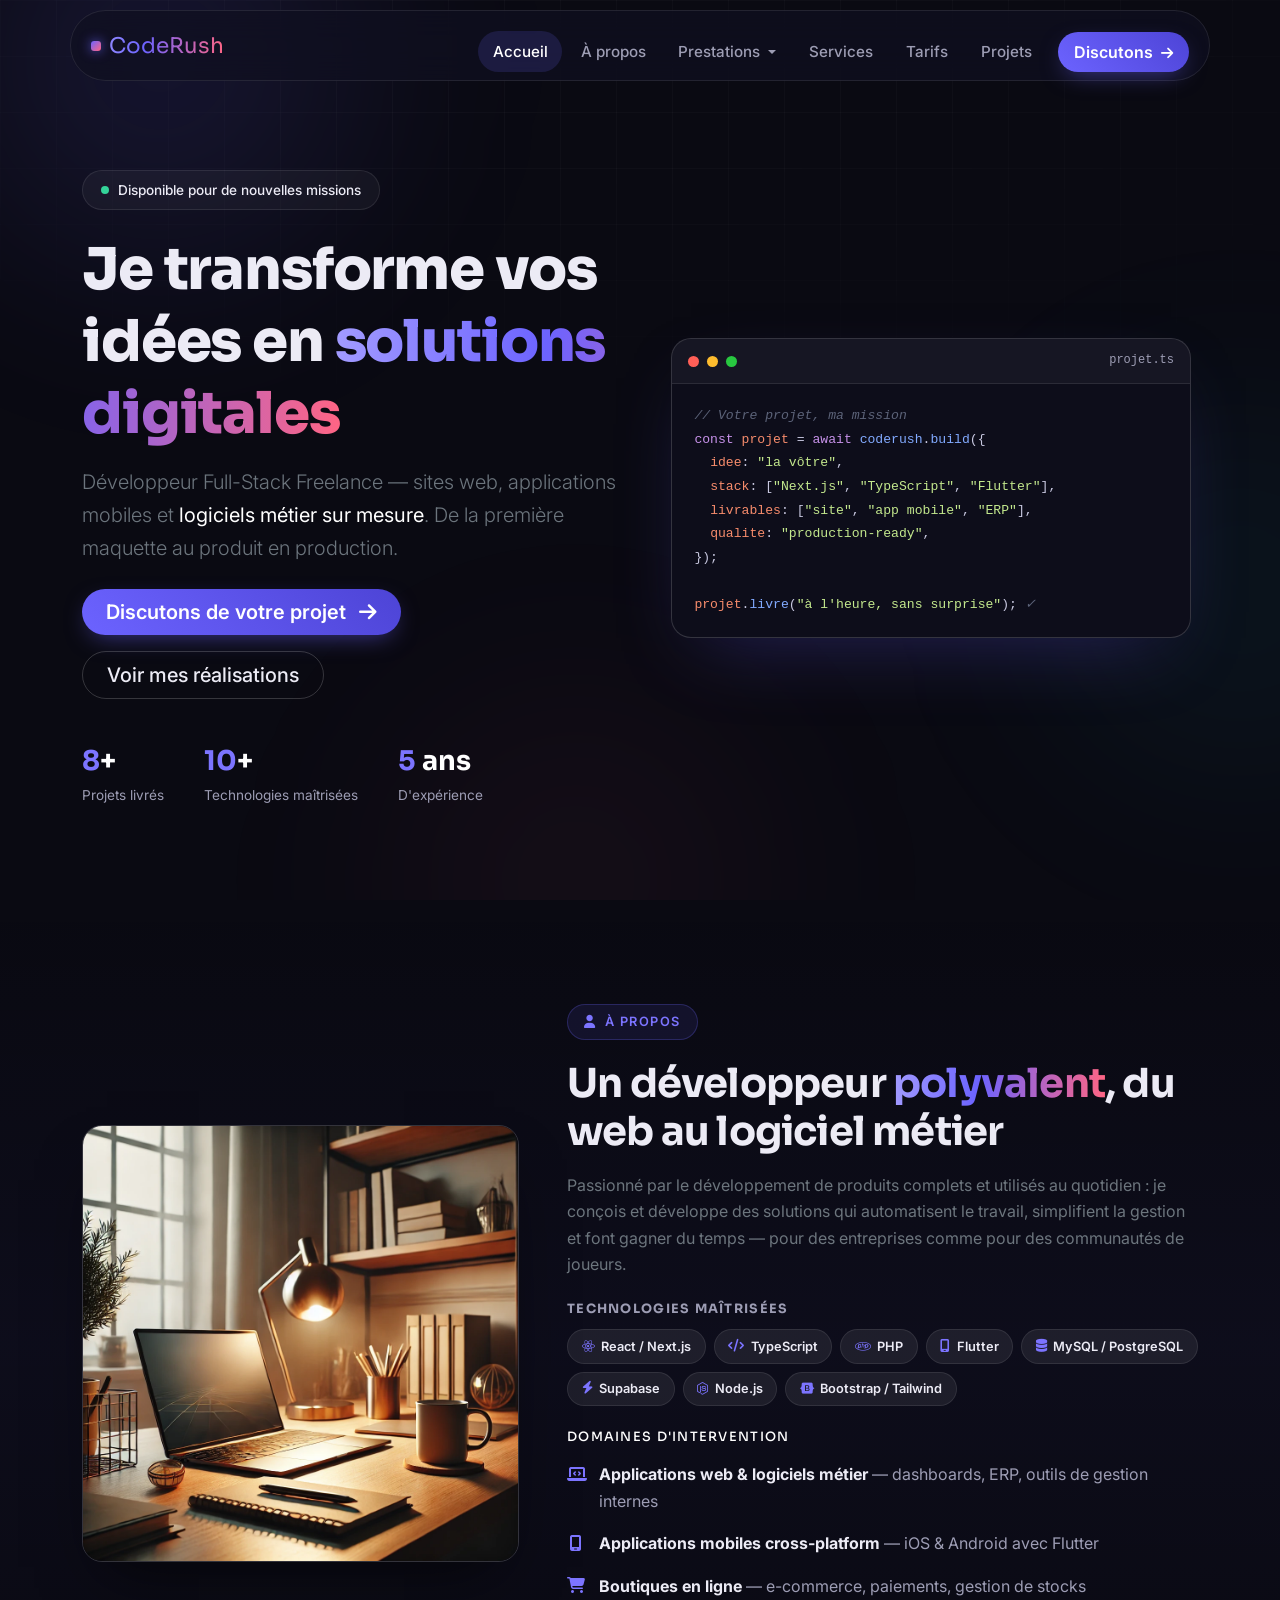
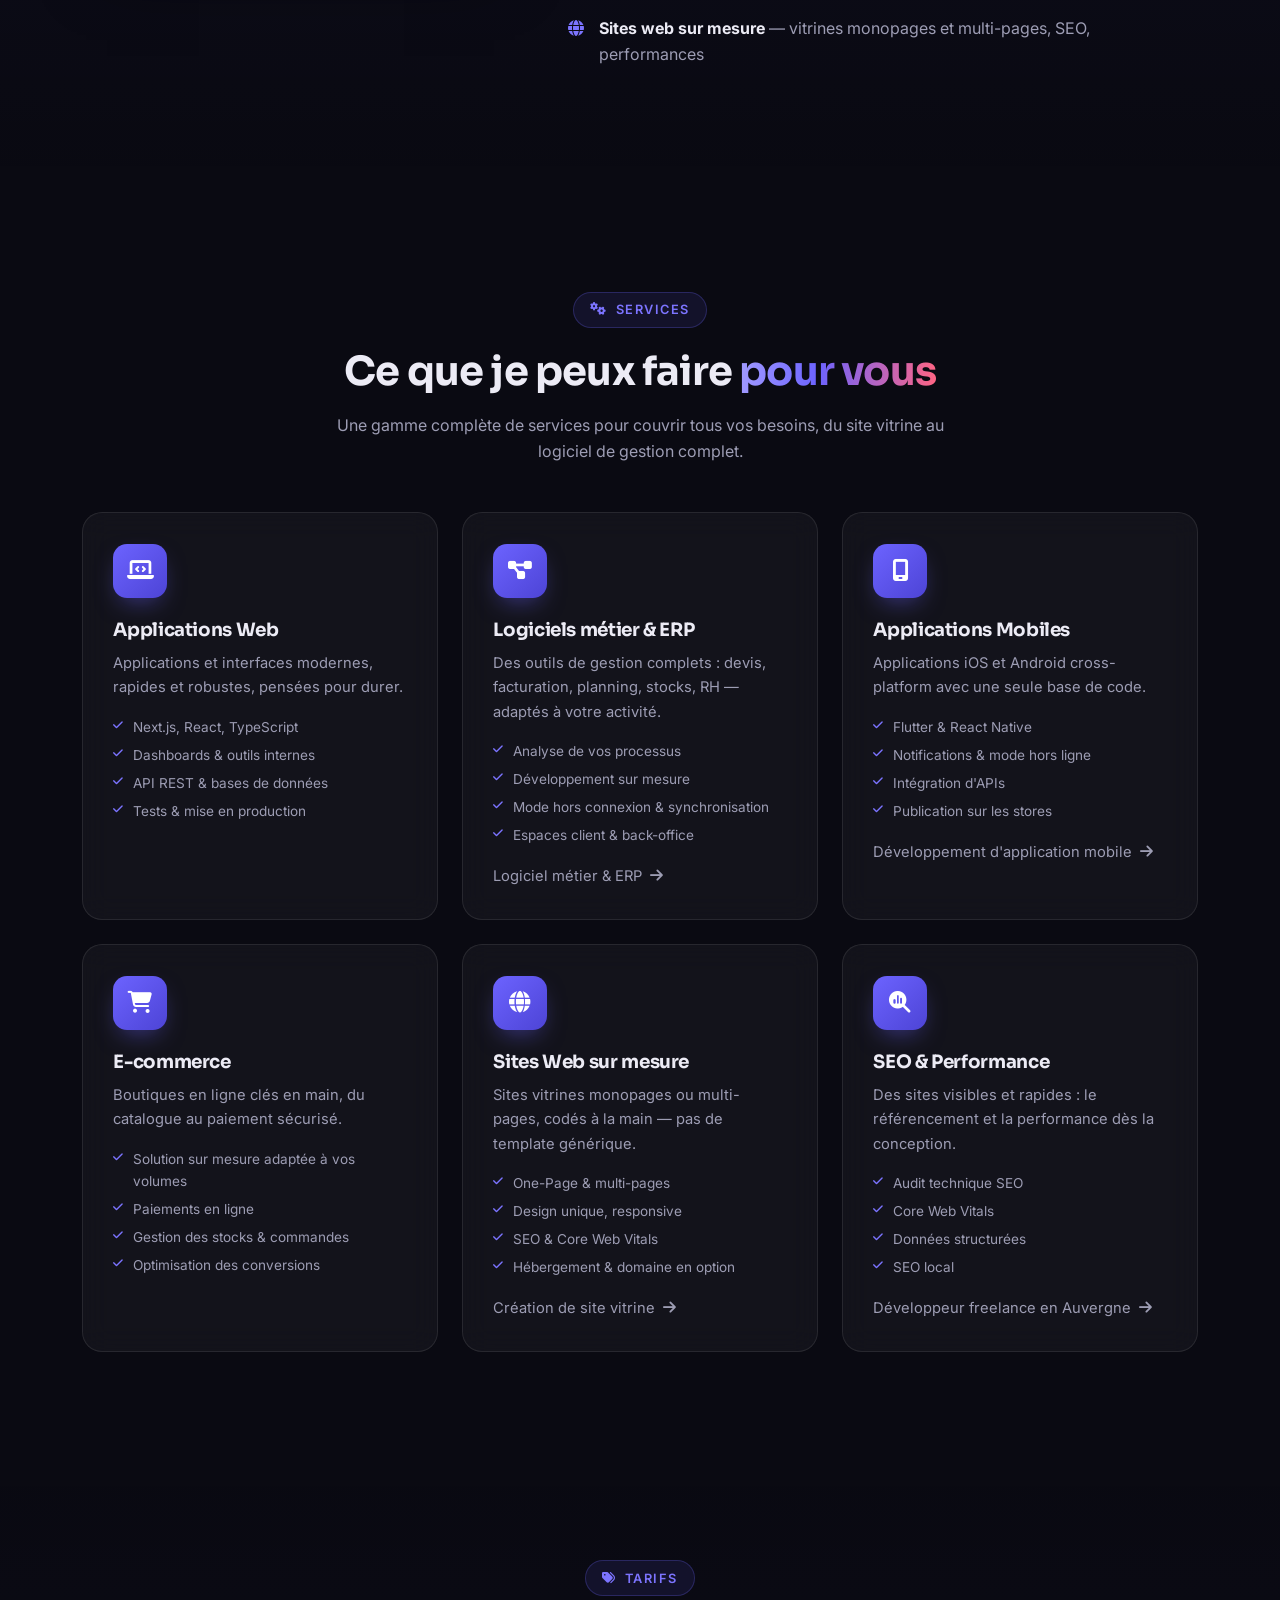
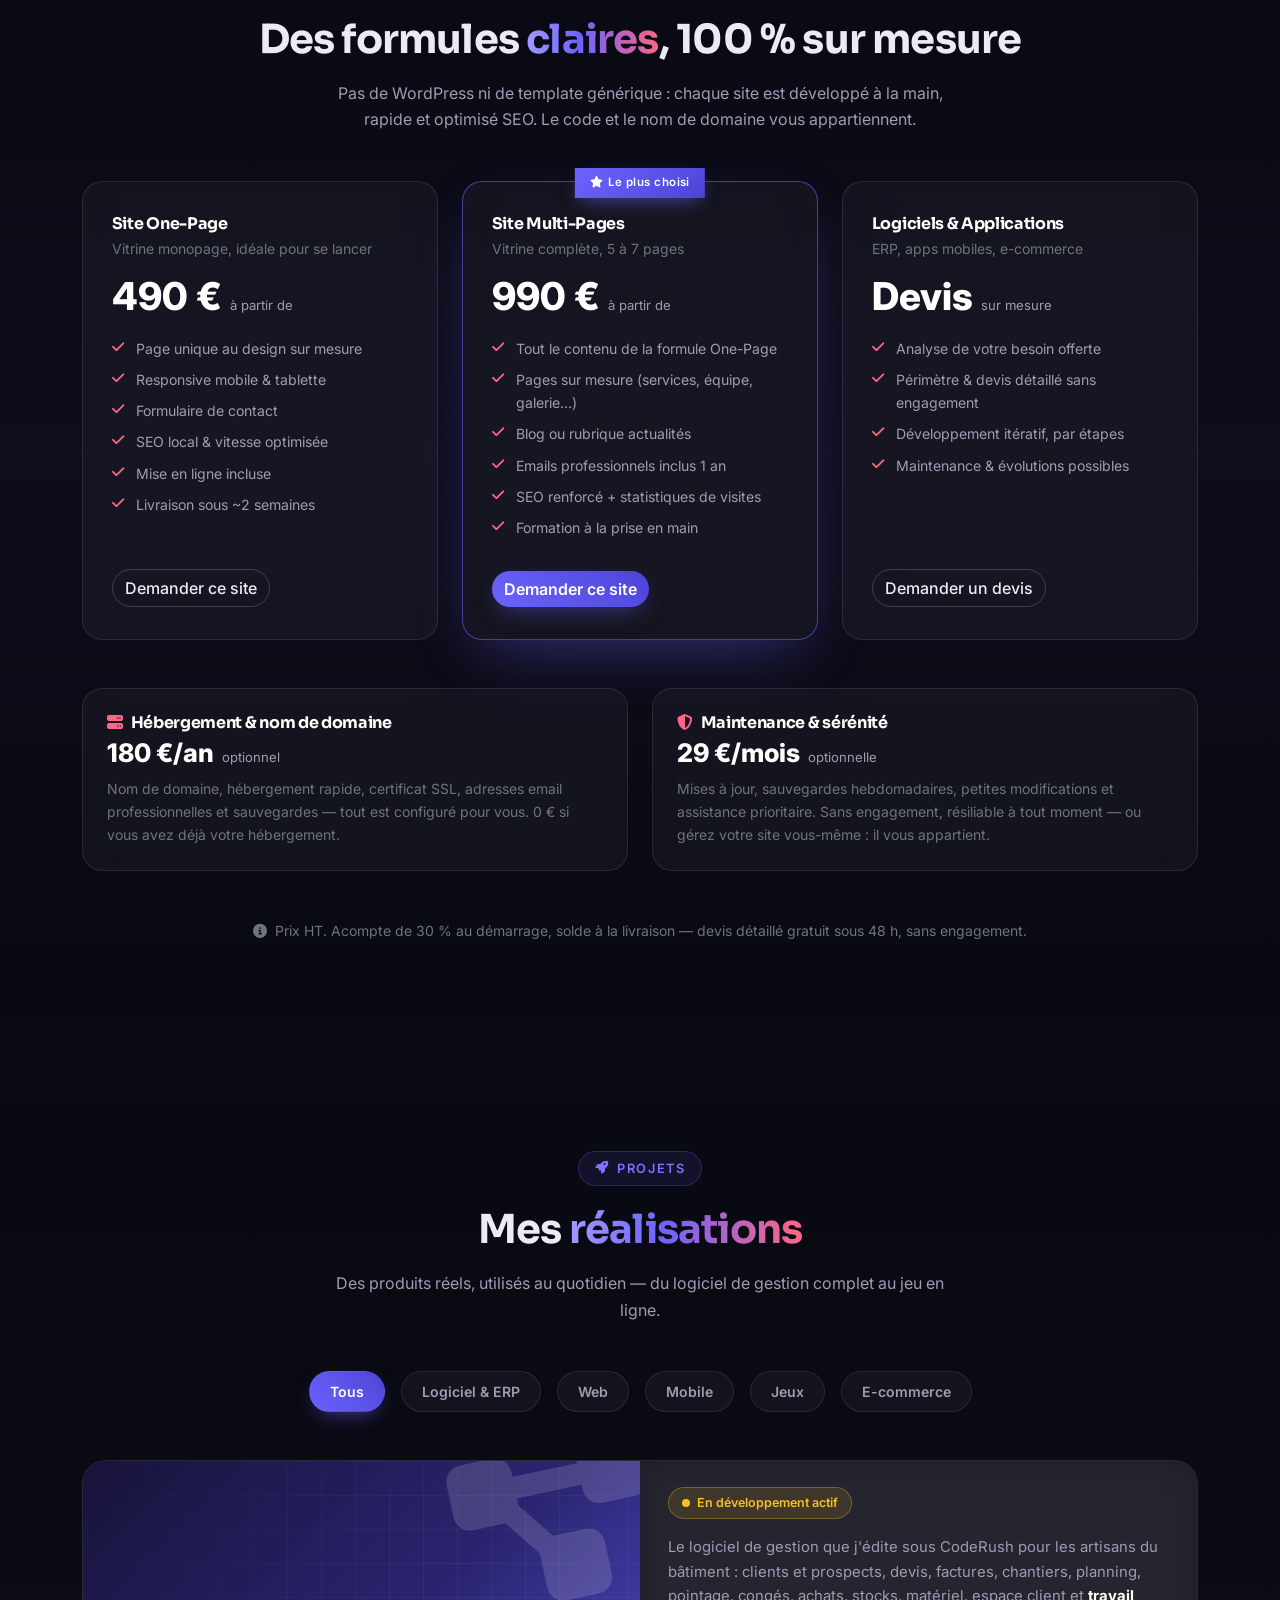
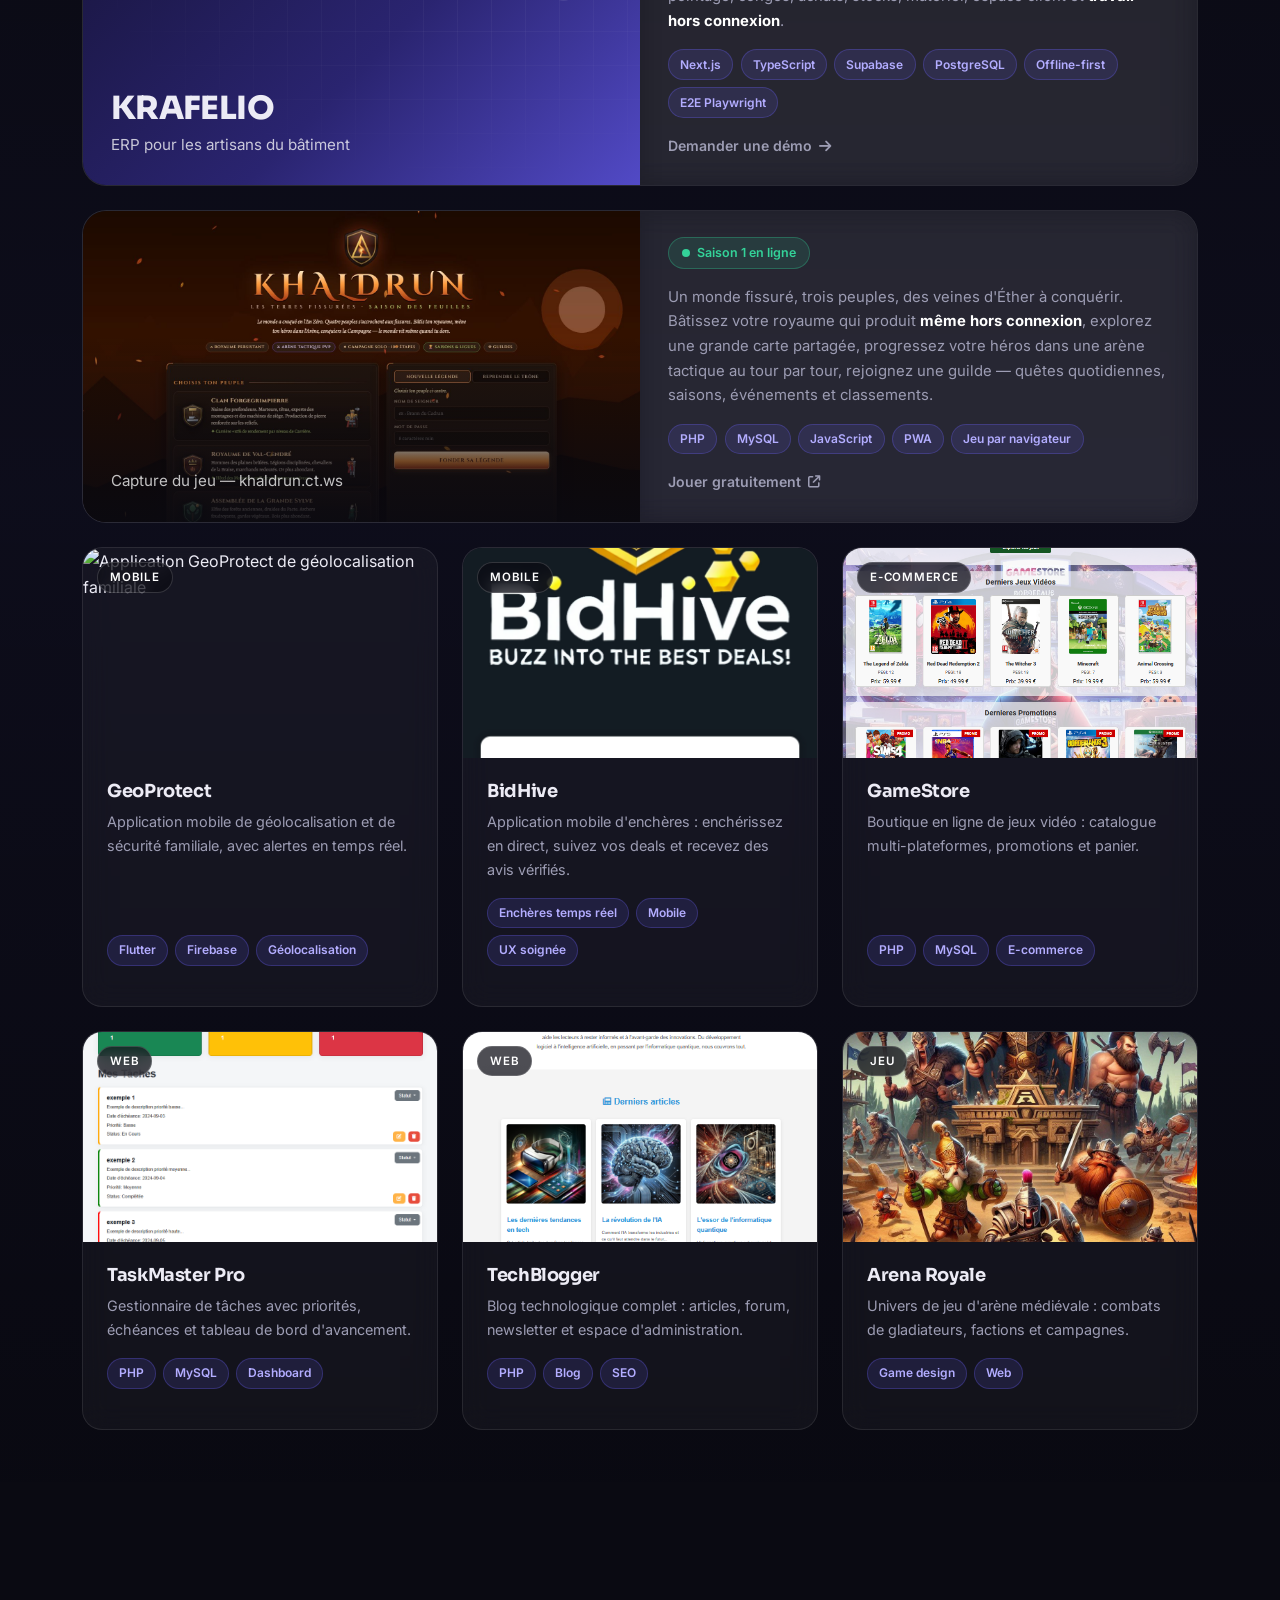
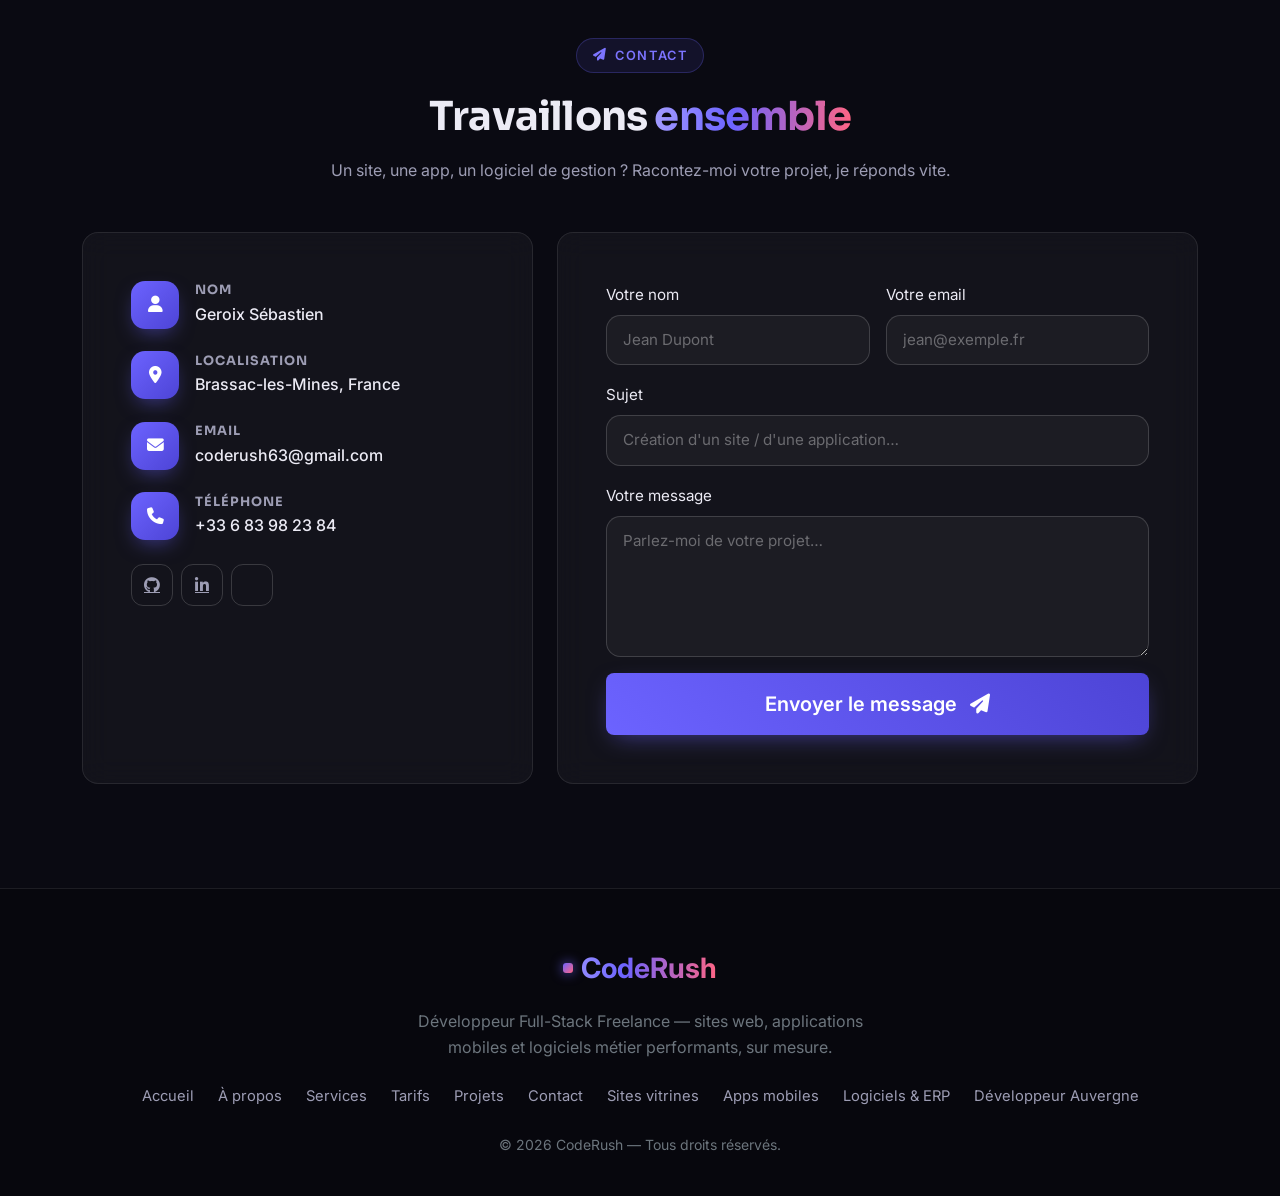
==== commit 3e25ff99: "SEO: menu Prestations dans la navbar d'accueil + style dropdown sombre" ====
--- a/index.html
+++ b/index.html
@@ -119,6 +119,17 @@
                 <ul class="navbar-nav ms-auto align-items-lg-center gap-lg-1">
                     <li class="nav-item"><a class="nav-link" href="#hero">Accueil</a></li>
                     <li class="nav-item"><a class="nav-link" href="#about">À propos</a></li>
+                    <li class="nav-item dropdown">
+                        <a class="nav-link dropdown-toggle" href="#" role="button" data-bs-toggle="dropdown" data-bs-auto-close="true" aria-expanded="false" id="menuPrestations">
+                            Prestations
+                        </a>
+                        <ul class="dropdown-menu" aria-labelledby="menuPrestations">
+                            <li><a class="dropdown-item" href="/creation-site-vitrine">Sites vitrines</a></li>
+                            <li><a class="dropdown-item" href="/application-mobile">Applications mobiles</a></li>
+                            <li><a class="dropdown-item" href="/logiciel-metier-erp">Logiciels métier &amp; ERP</a></li>
+                            <li><a class="dropdown-item" href="/developpeur-freelance-auvergne">Développeur en Auvergne</a></li>
+                        </ul>
+                    </li>
                     <li class="nav-item"><a class="nav-link" href="#services">Services</a></li>
                     <li class="nav-item"><a class="nav-link" href="#tarifs">Tarifs</a></li>
                     <li class="nav-item"><a class="nav-link" href="#projects">Projets</a></li>
--- a/css/site.css
+++ b/css/site.css
@@ -276,6 +276,36 @@
             }
         }
 
+        .dropdown-menu {
+            background: rgba(16, 16, 32, 0.97);
+            border: 1px solid var(--border);
+            border-radius: 1rem;
+            padding: 0.5rem;
+            backdrop-filter: blur(16px);
+            -webkit-backdrop-filter: blur(16px);
+            box-shadow: 0 14px 40px -12px rgba(0, 0, 0, 0.65);
+        }
+
+        .dropdown-item {
+            color: var(--muted);
+            border-radius: 0.6rem;
+            padding: 0.55rem 1rem;
+            font-size: 0.95rem;
+            transition: all 0.2s ease;
+        }
+
+        .dropdown-item:hover,
+        .dropdown-item:focus {
+            background: rgba(108, 99, 255, 0.15);
+            color: #fff;
+        }
+
+        @media (min-width: 992px) {
+            .navbar .dropdown-menu {
+                margin-top: 0.75rem;
+            }
+        }
+
         .nav-link {
             position: relative;
             padding: 0.5rem 0.9rem !important;
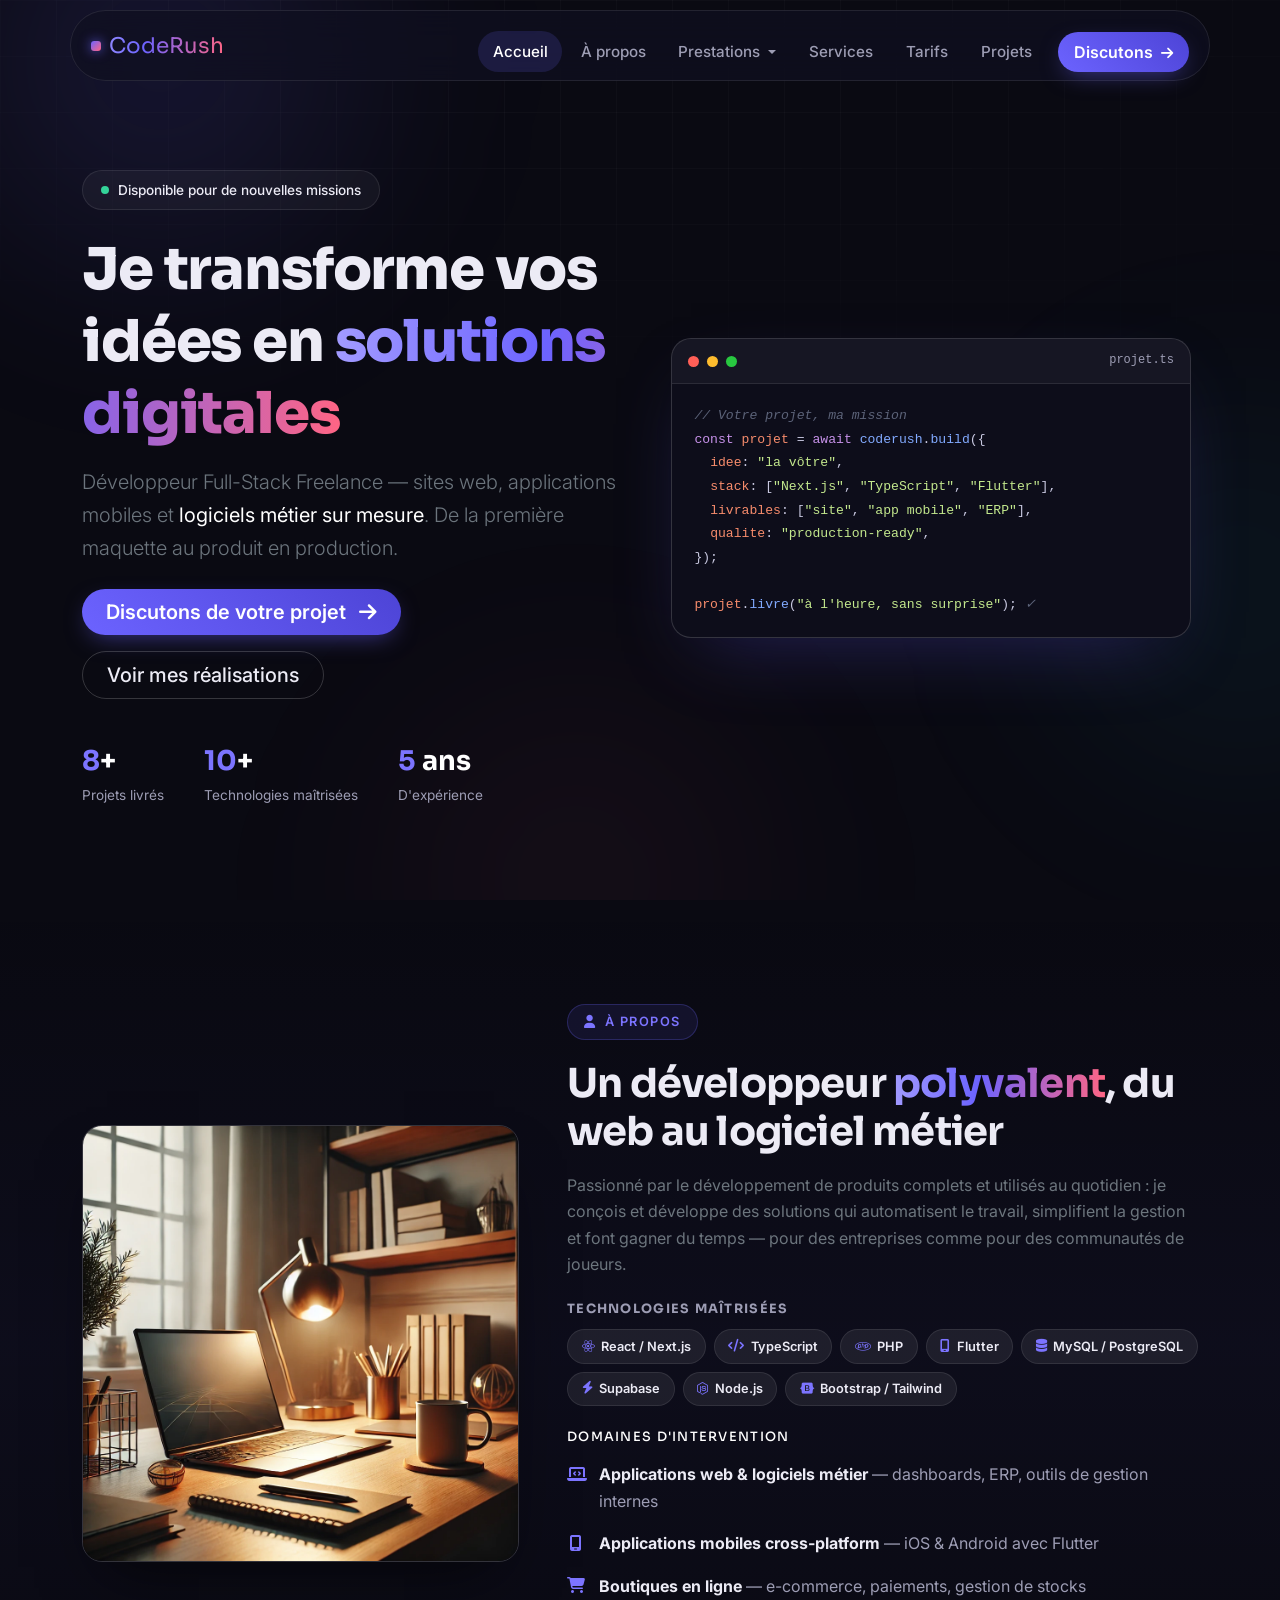
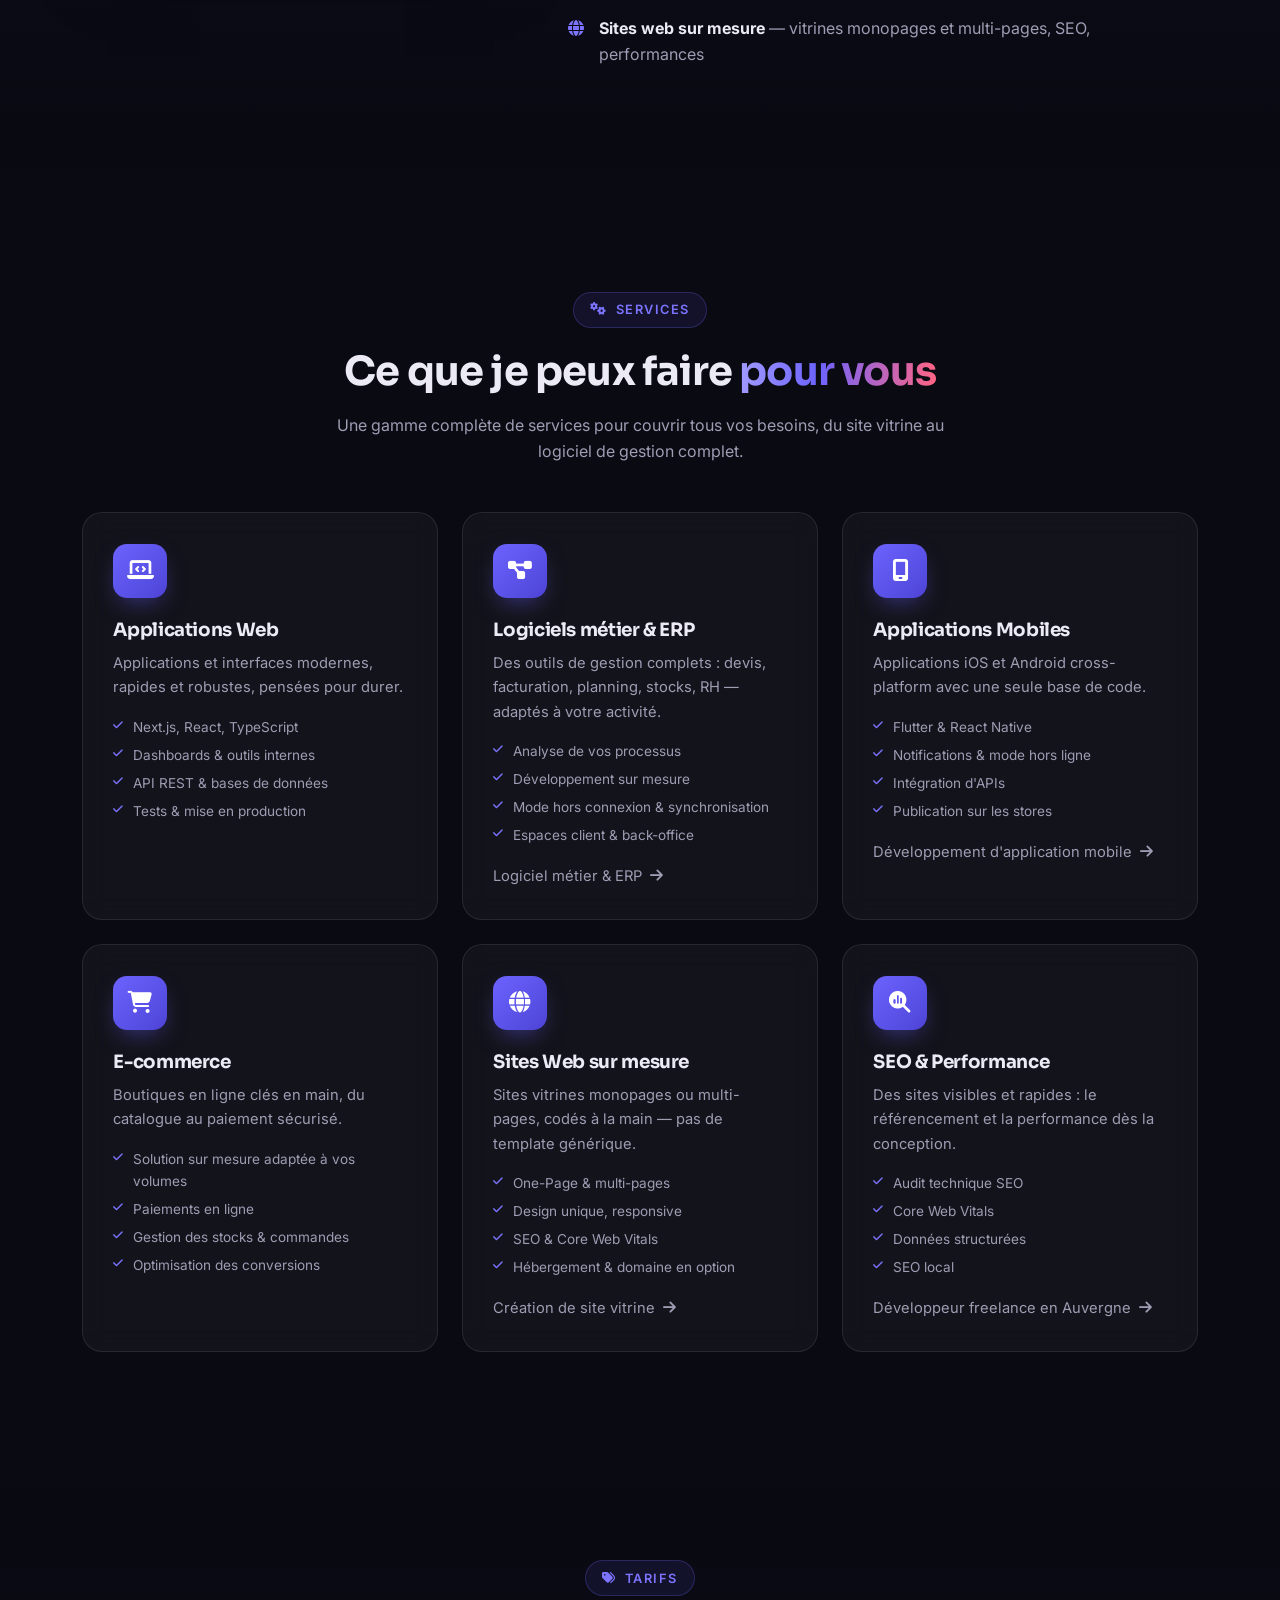
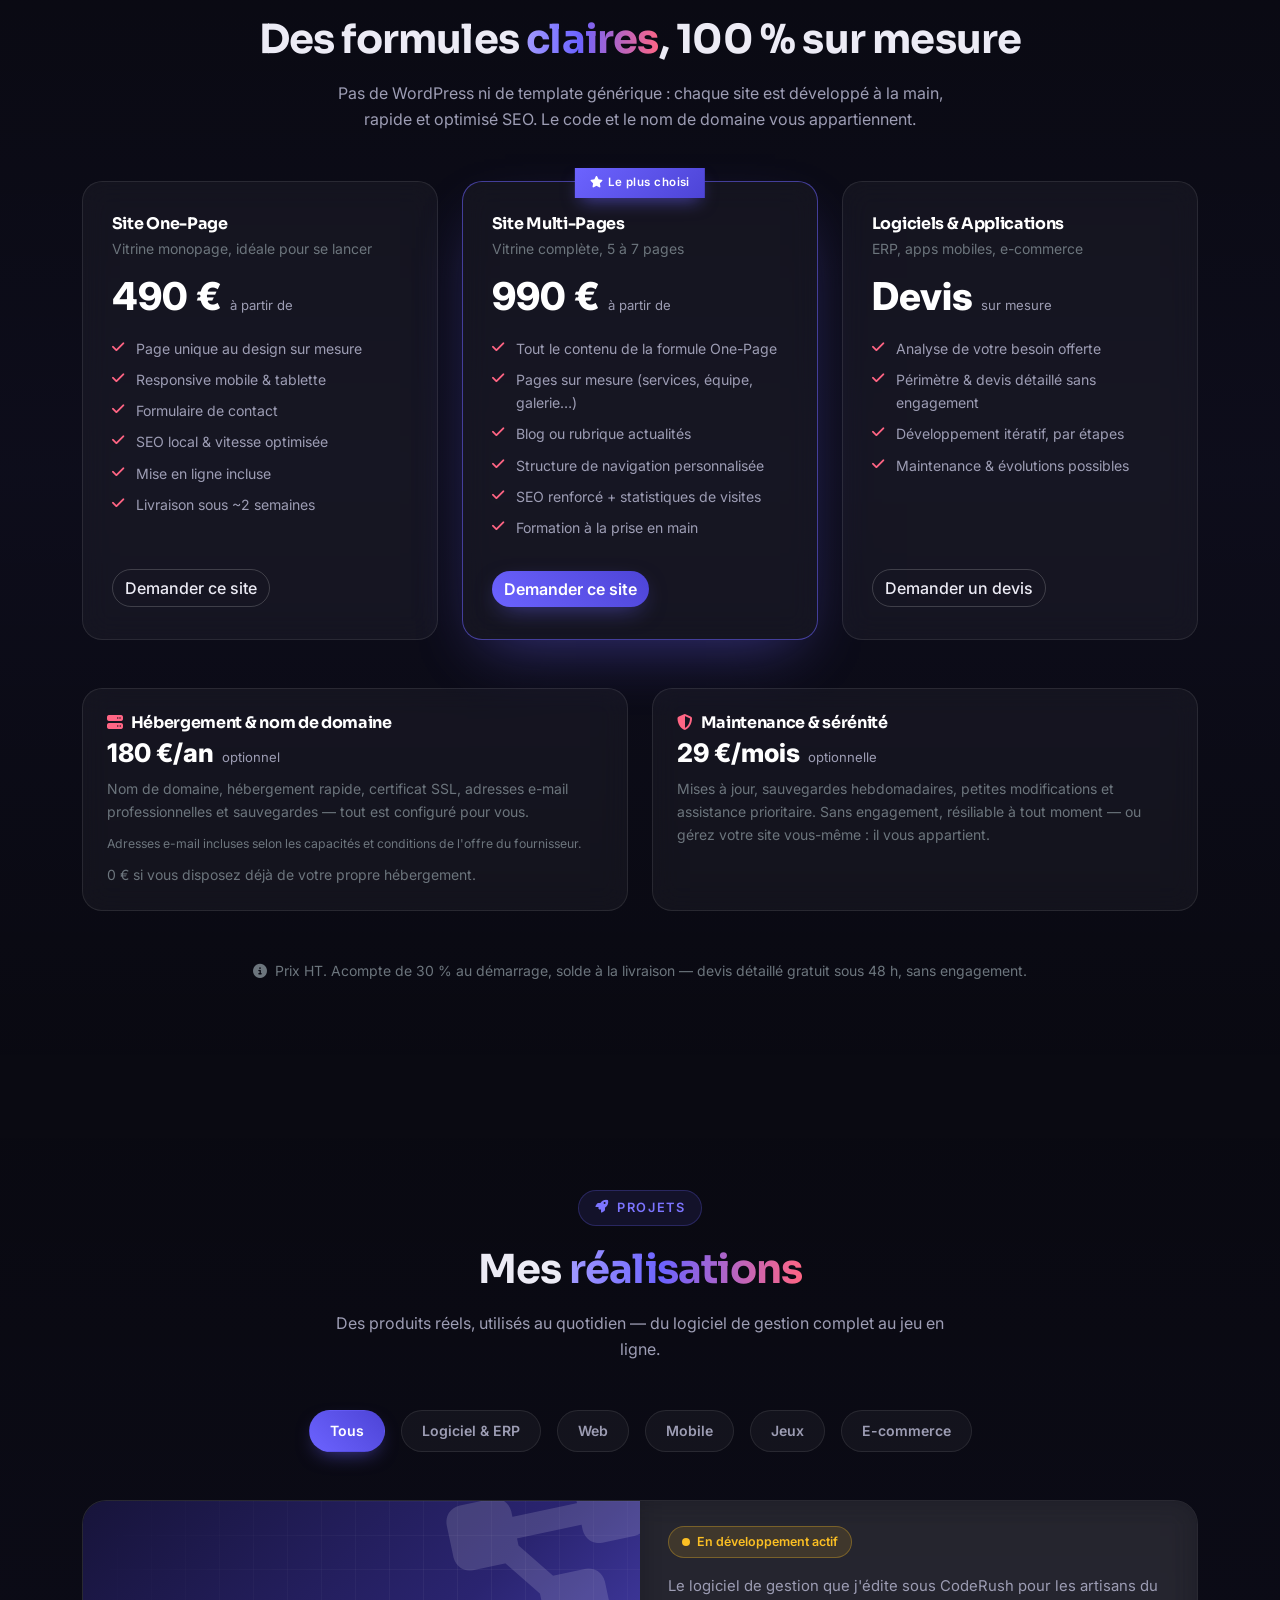
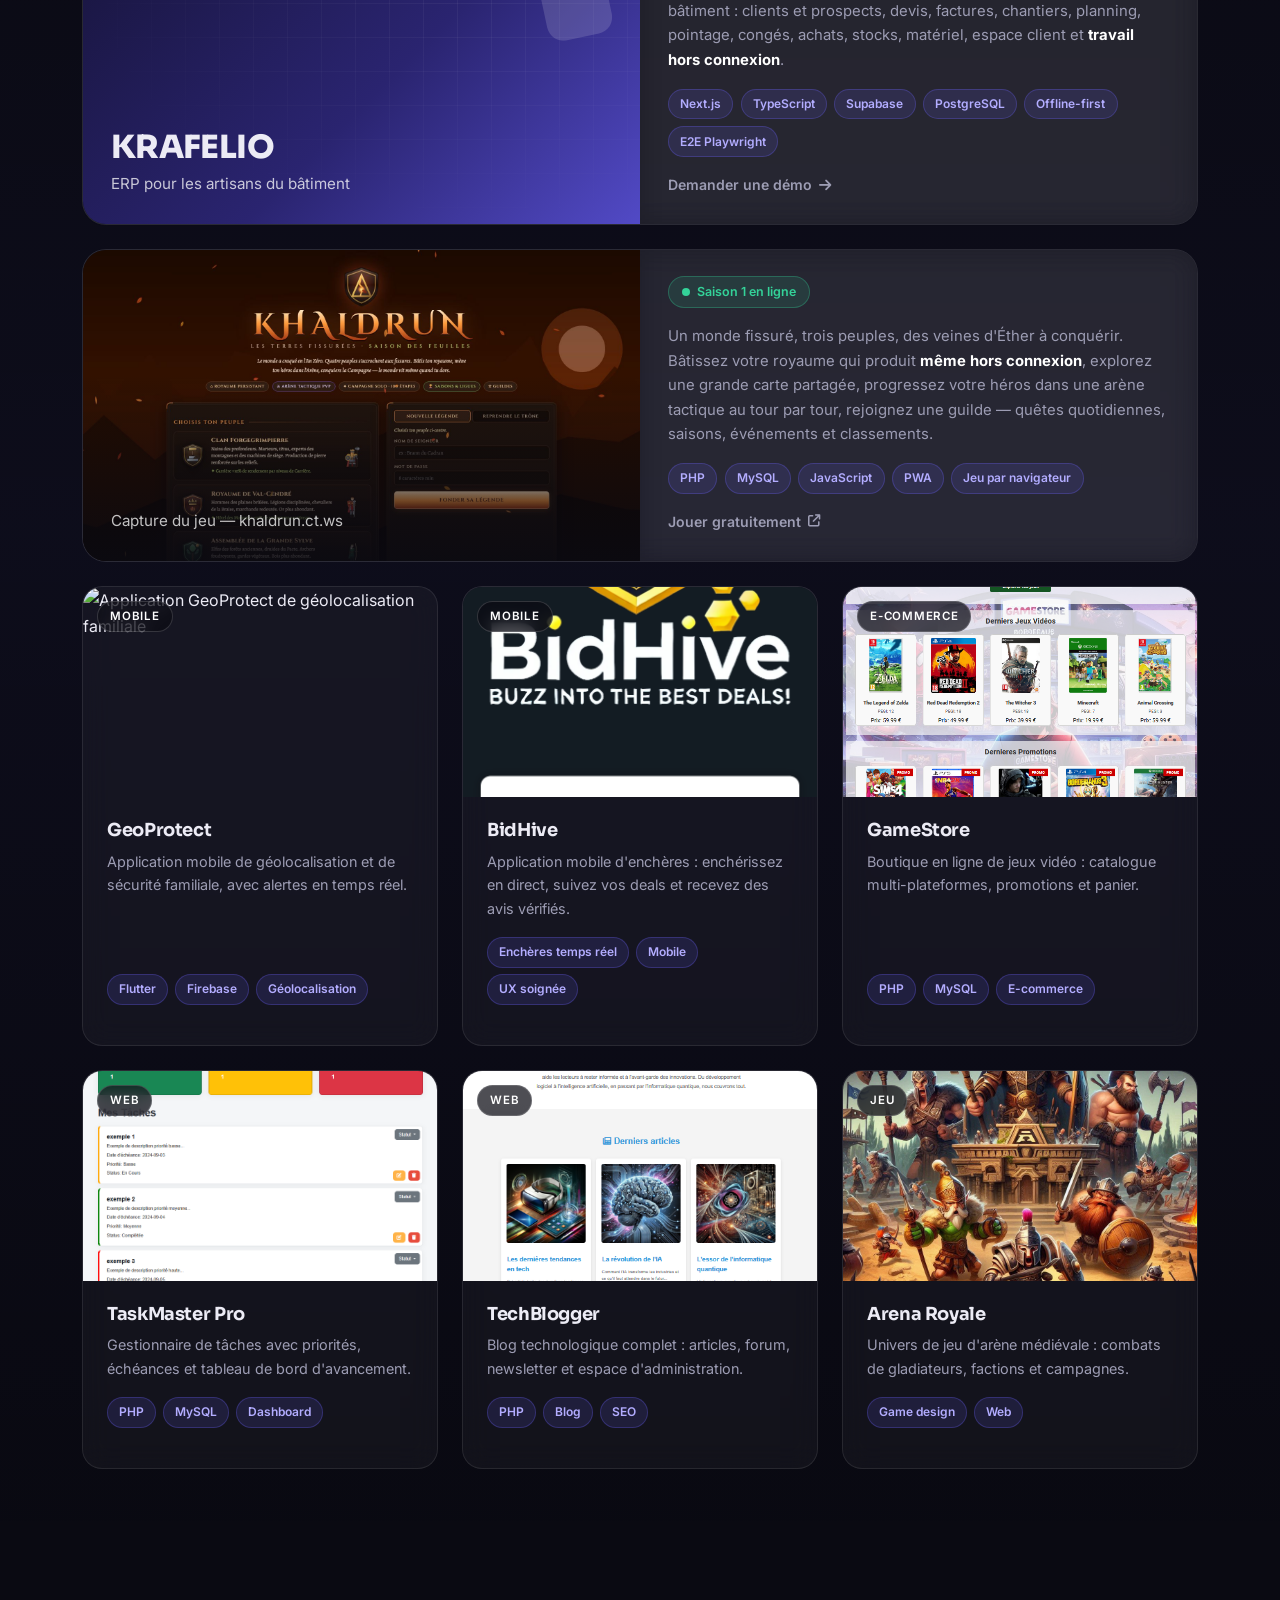
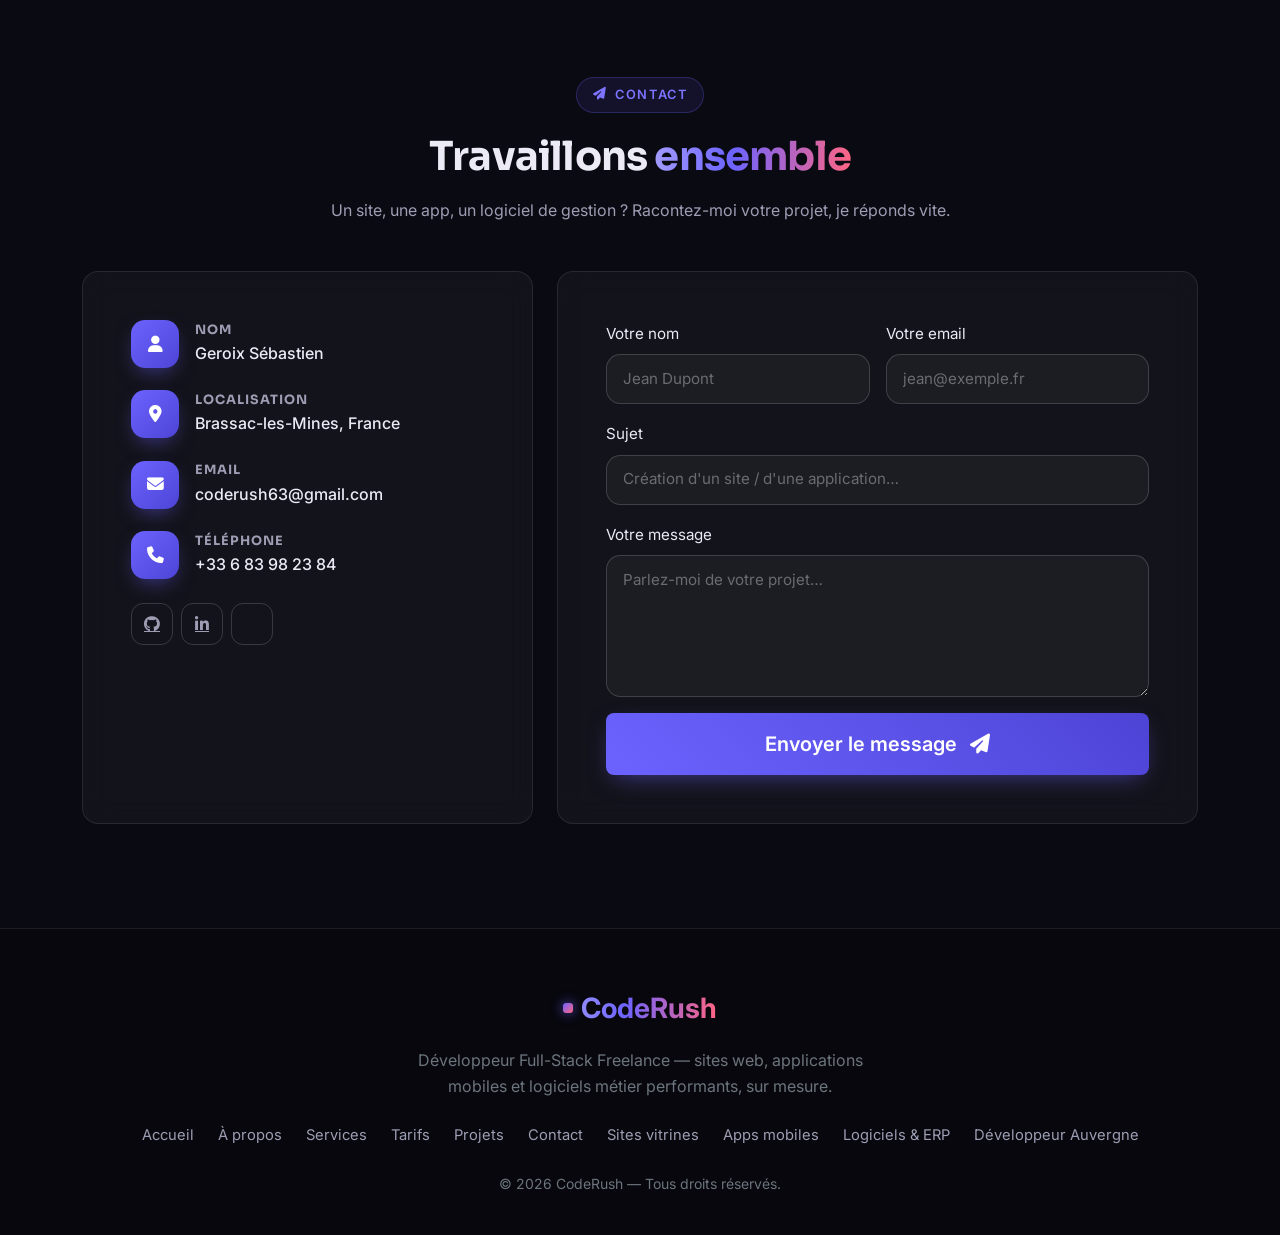
==== commit 9ae2e91a: "Update index.html" ====
--- a/index.html
+++ b/index.html
@@ -120,7 +120,7 @@
                     <li class="nav-item"><a class="nav-link" href="#hero">Accueil</a></li>
                     <li class="nav-item"><a class="nav-link" href="#about">À propos</a></li>
                     <li class="nav-item dropdown">
-                        <a class="nav-link dropdown-toggle" href="#" role="button" data-bs-toggle="dropdown" data-bs-auto-close="true" aria-expanded="false" id="menuPrestations">
+                        <a class="nav-link dropdown-toggle" href="#" role="button" data-bs-toggle="dropdown" data-bs-auto-close="outside" aria-expanded="false" id="menuPrestations">
                             Prestations
                         </a>
                         <ul class="dropdown-menu" aria-labelledby="menuPrestations">
@@ -400,7 +400,7 @@
                             <li><i class="fas fa-check" aria-hidden="true"></i>Tout le contenu de la formule One-Page</li>
                             <li><i class="fas fa-check" aria-hidden="true"></i>Pages sur mesure (services, équipe, galerie…)</li>
                             <li><i class="fas fa-check" aria-hidden="true"></i>Blog ou rubrique actualités</li>
-                            <li><i class="fas fa-check" aria-hidden="true"></i>Emails professionnels inclus 1 an</li>
+                            <li><i class="fas fa-check" aria-hidden="true"></i>Structure de navigation personnalisée</li>
                             <li><i class="fas fa-check" aria-hidden="true"></i>SEO renforcé + statistiques de visites</li>
                             <li><i class="fas fa-check" aria-hidden="true"></i>Formation à la prise en main</li>
                         </ul>
@@ -436,8 +436,13 @@
                             <span class="price-unit">optionnel</span>
                         </div>
                         <p class="text-secondary small mb-0">
-                            Nom de domaine, hébergement rapide, certificat SSL, adresses email professionnelles
-                            et sauvegardes — tout est configuré pour vous. 0&nbsp;€ si vous avez déjà votre hébergement.
+                            Nom de domaine, hébergement rapide, certificat SSL, adresses e-mail professionnelles et sauvegardes — tout est configuré pour vous.
+                            <span class="d-block mt-2">
+                                <small>Adresses e-mail incluses selon les capacités et conditions de l'offre du fournisseur.</small>
+                            </span>
+                            <span class="d-block mt-2">
+                                0&nbsp;€ si vous disposez déjà de votre propre hébergement.
+                            </span>
                         </p>
                     </div>
                 </div>
@@ -858,10 +863,13 @@
             // Année dynamique
             document.getElementById('current-year').textContent = new Date().getFullYear();
 
-            // Fermeture du menu mobile après clic
+            // Fermeture du menu mobile après clic — sauf sur le déclencheur
+            // du menu déroulant "Prestations" (href="#") qui doit ouvrir le
+            // sous-menu sans fermer le burger.
             const collapseEl = document.getElementById('navbarNav');
             collapseEl.addEventListener('click', function (e) {
-                if (e.target.closest('a') && collapseEl.classList.contains('show')) {
+                const link = e.target.closest('a');
+                if (link && link.getAttribute('href') !== '#' && collapseEl.classList.contains('show')) {
                     bootstrap.Collapse.getInstance(collapseEl).hide();
                 }
             });
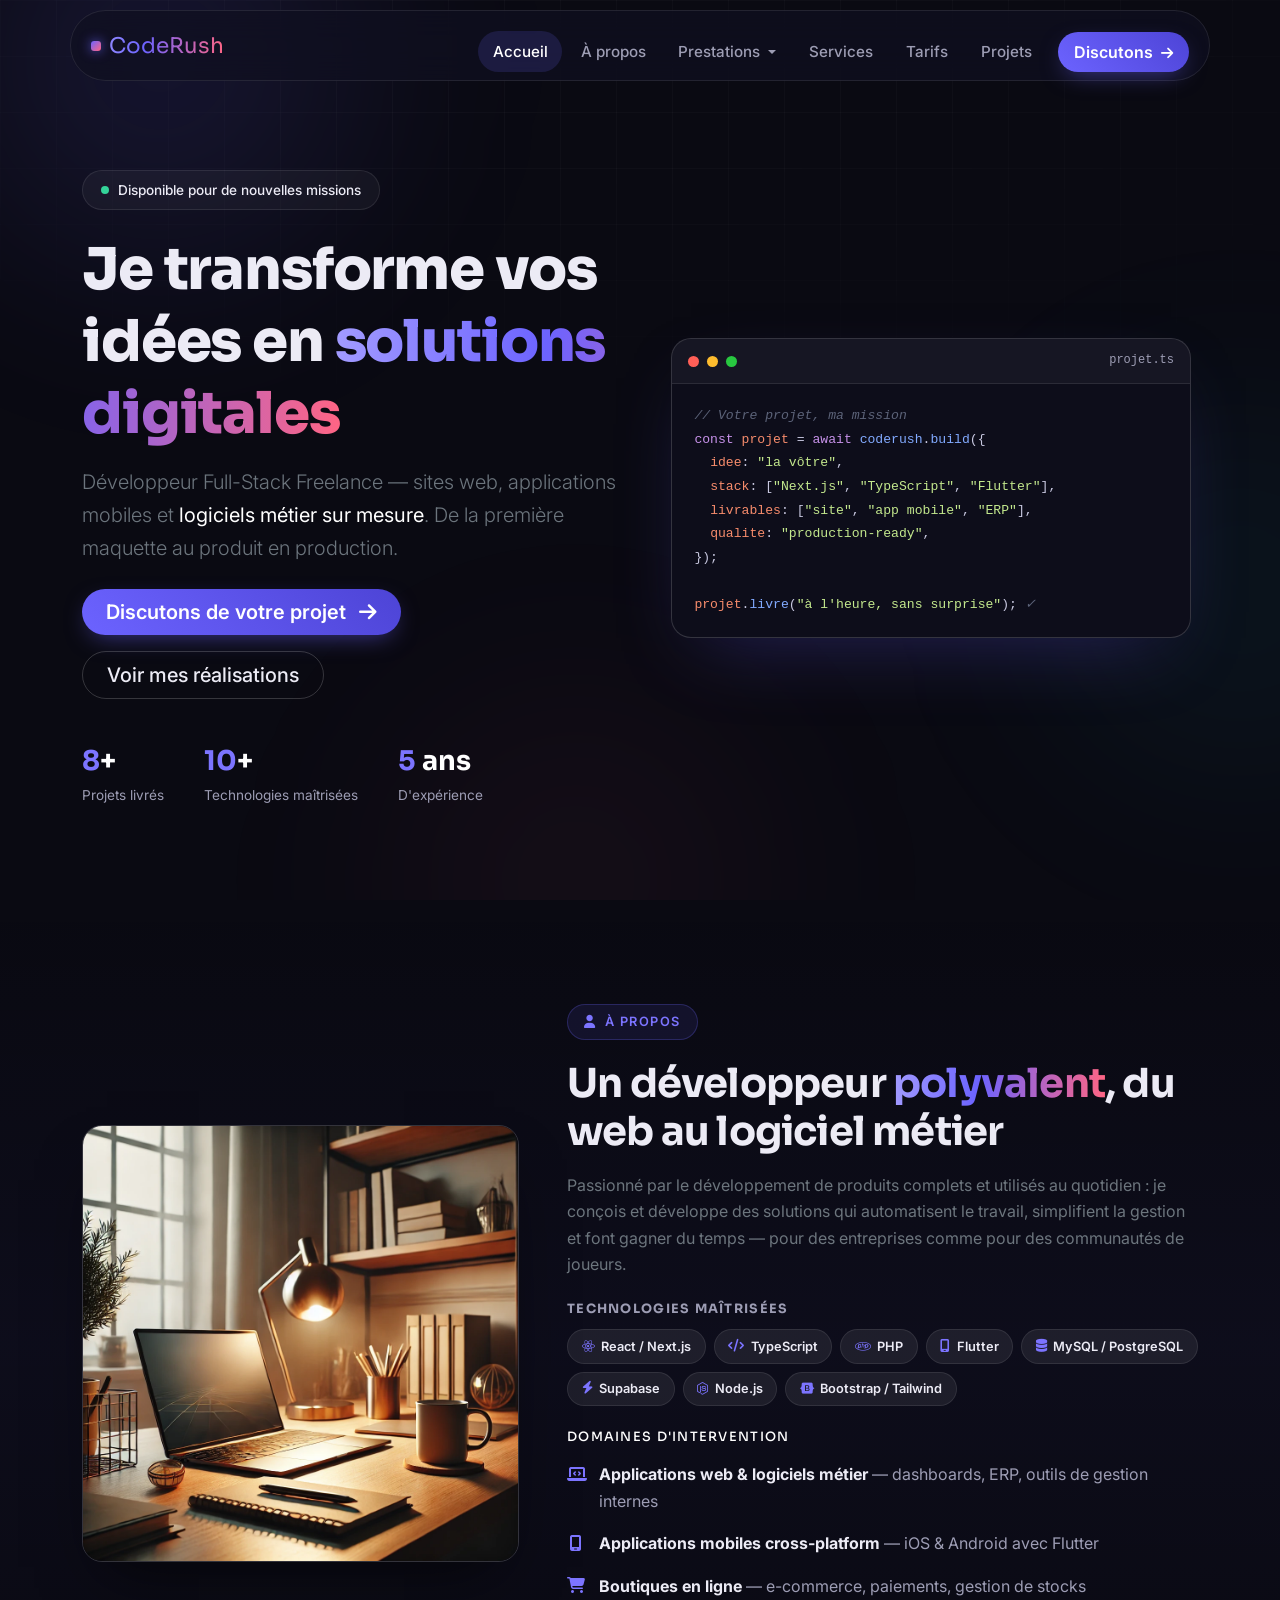
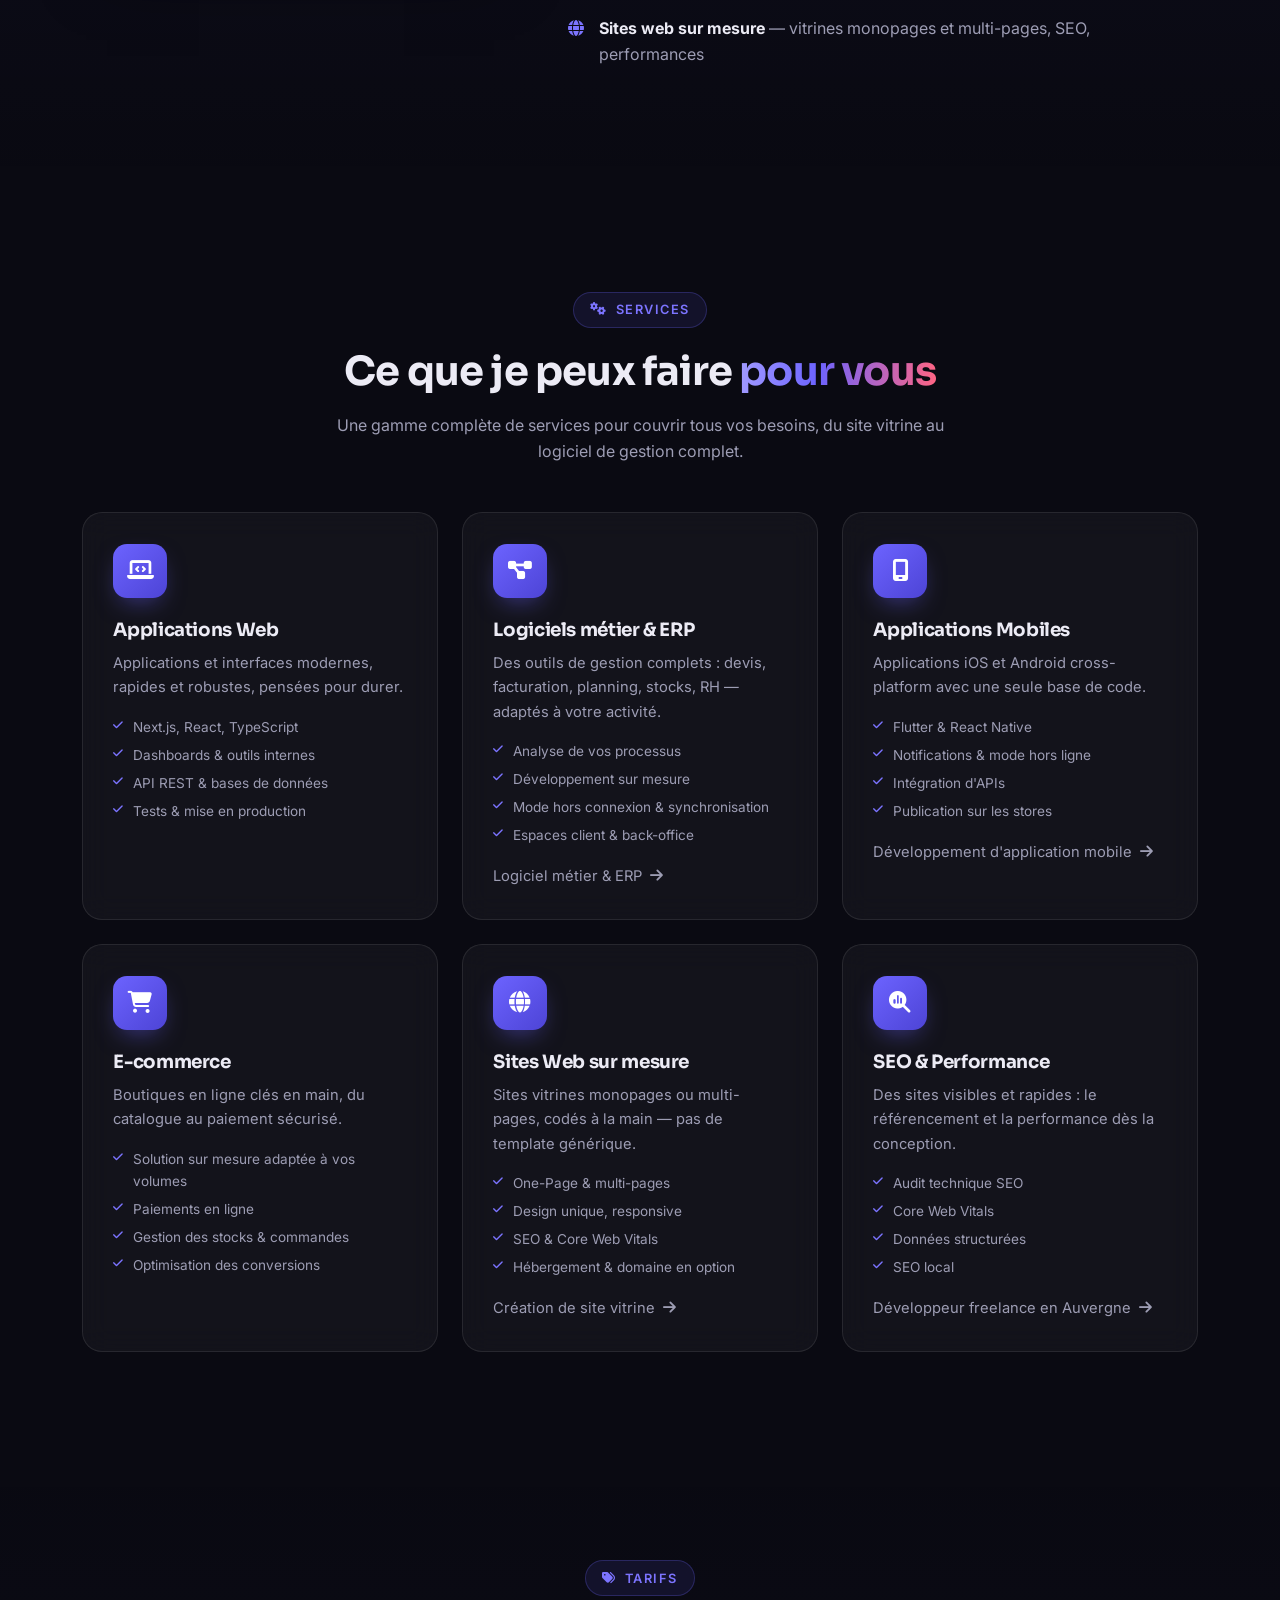
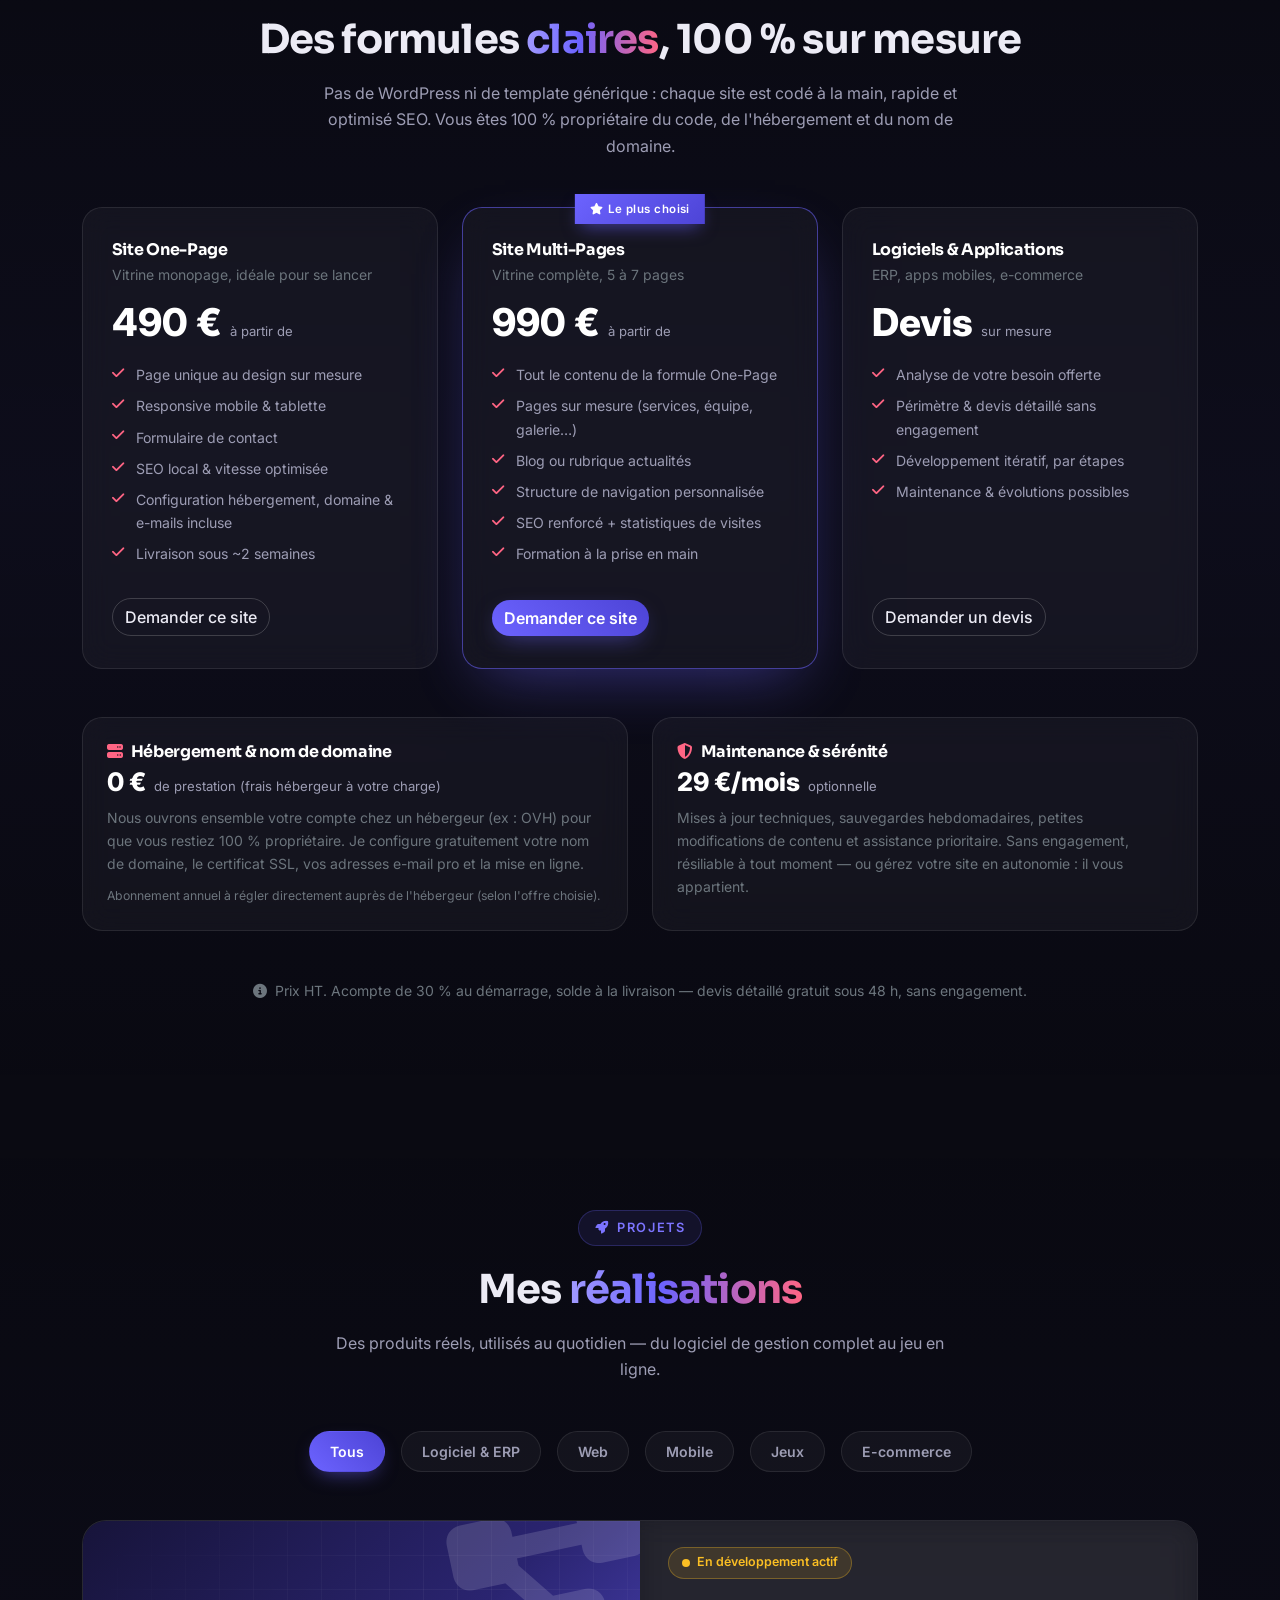
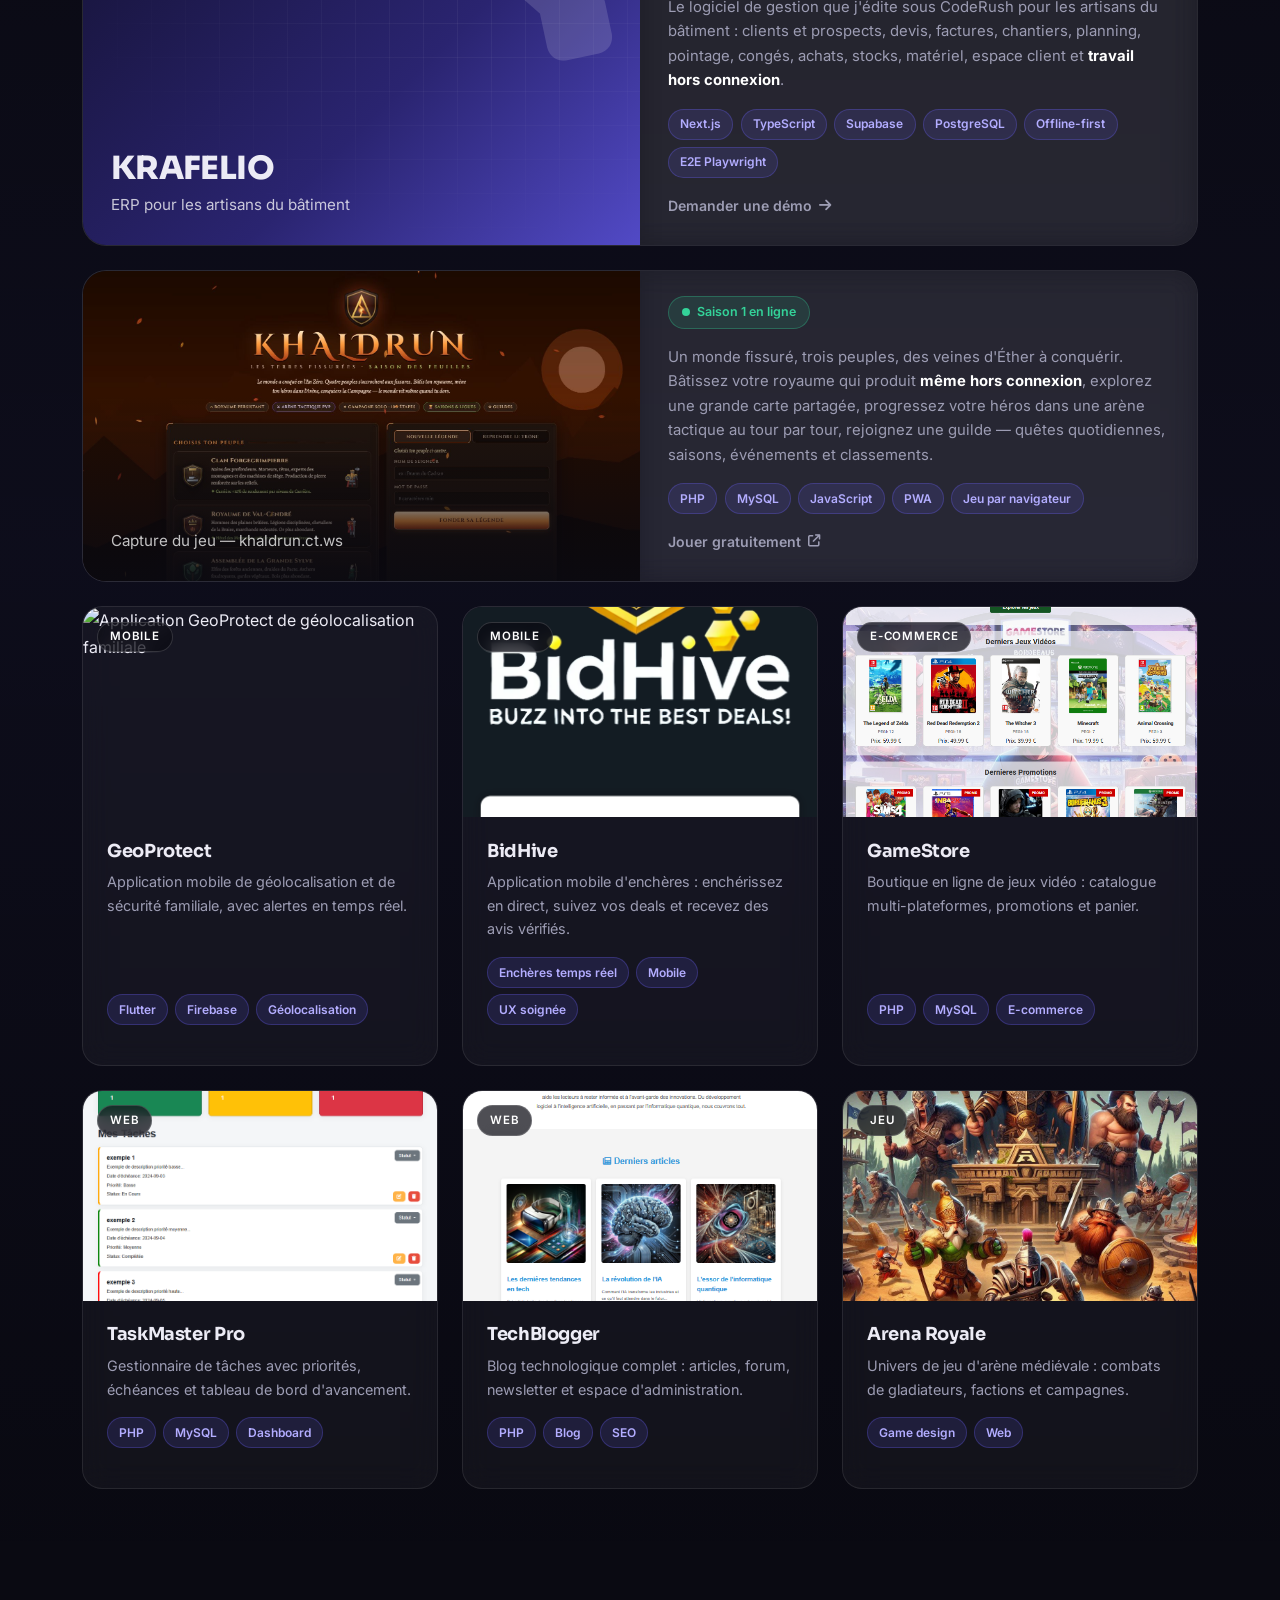
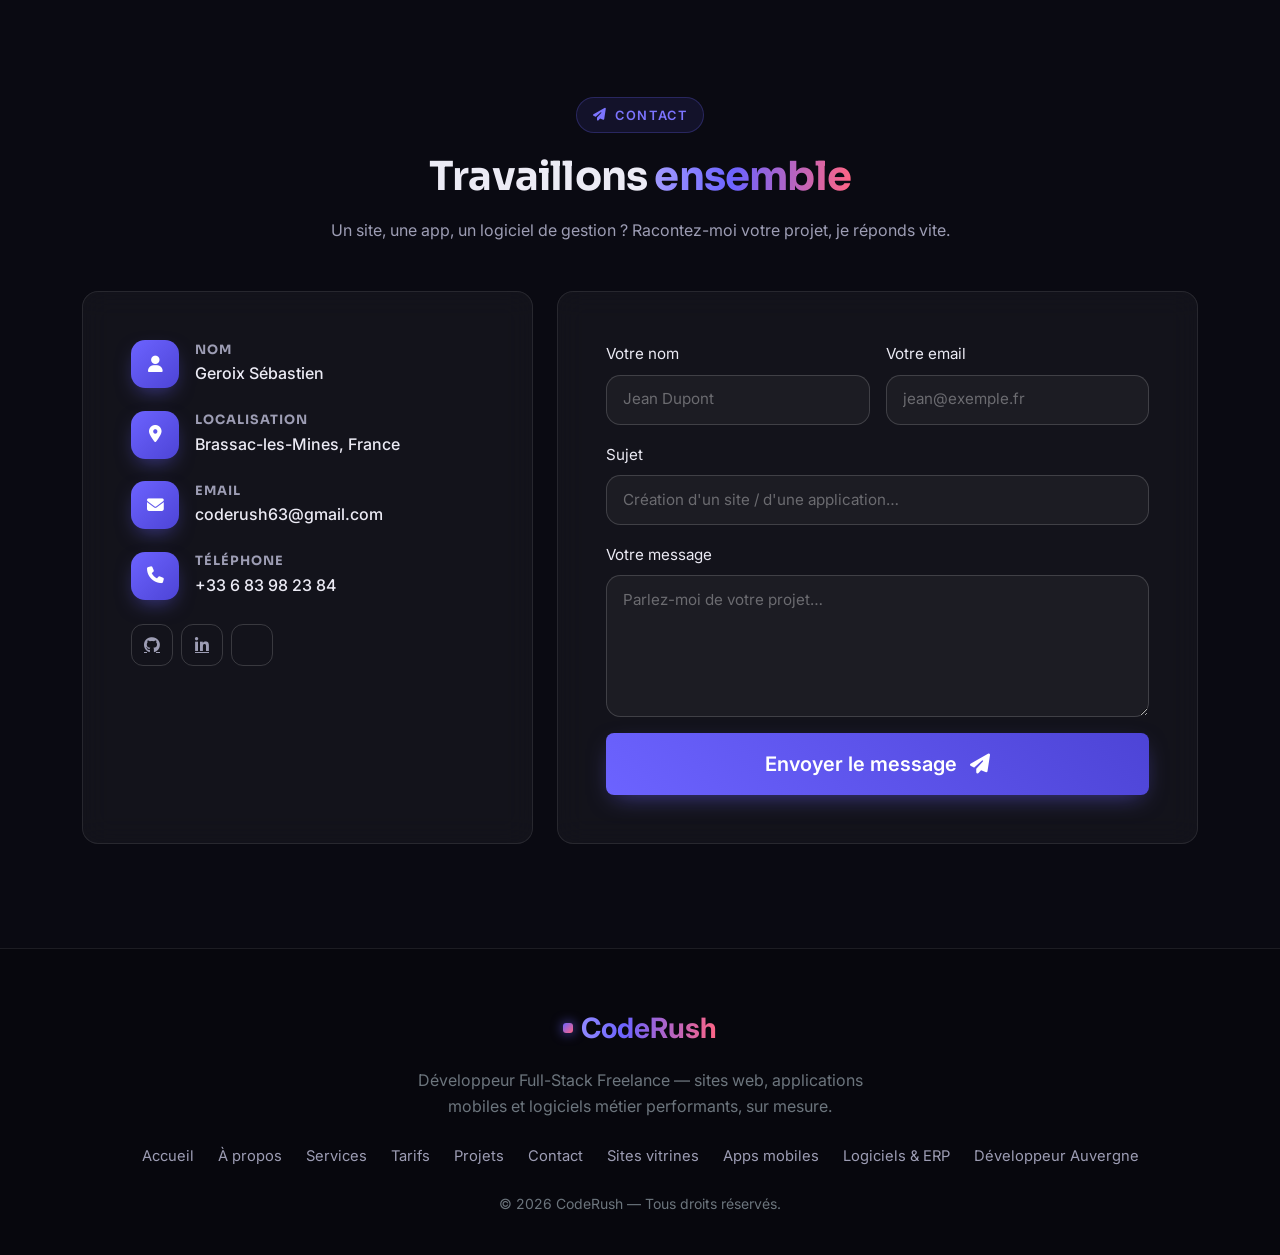
==== commit acfce89b: "Update index.html" ====
--- a/index.html
+++ b/index.html
@@ -354,7 +354,6 @@
             </div>
         </div>
     </section>
-
     <!-- Tarifs -->
     <section id="tarifs" aria-label="Tarifs" style="background: linear-gradient(180deg, transparent, rgba(108,99,255,0.04) 50%, transparent);">
         <div class="container">
@@ -362,7 +361,7 @@
                 <div class="reveal">
                     <span class="section-eyebrow"><i class="fas fa-tags"></i>Tarifs</span>
                     <h2 class="display-6 fw-bold mb-3">Des formules <span class="text-gradient">claires</span>, 100&nbsp;% sur mesure</h2>
-                    <p class="section-lead">Pas de WordPress ni de template générique : chaque site est développé à la main, rapide et optimisé SEO. Le code et le nom de domaine vous appartiennent.</p>
+                    <p class="section-lead">Pas de WordPress ni de template générique : chaque site est codé à la main, rapide et optimisé SEO. Vous êtes 100&nbsp;% propriétaire du code, de l'hébergement et du nom de domaine.</p>
                 </div>
             </div>
 
@@ -380,7 +379,7 @@
                             <li><i class="fas fa-check" aria-hidden="true"></i>Responsive mobile &amp; tablette</li>
                             <li><i class="fas fa-check" aria-hidden="true"></i>Formulaire de contact</li>
                             <li><i class="fas fa-check" aria-hidden="true"></i>SEO local &amp; vitesse optimisée</li>
-                            <li><i class="fas fa-check" aria-hidden="true"></i>Mise en ligne incluse</li>
+                            <li><i class="fas fa-check" aria-hidden="true"></i>Configuration hébergement, domaine &amp; e-mails incluse</li>
                             <li><i class="fas fa-check" aria-hidden="true"></i>Livraison sous ~2 semaines</li>
                         </ul>
                         <a href="#contact" class="btn btn-ghost rounded-pill">Demander ce site</a>
@@ -432,16 +431,13 @@
                     <div class="price-card glass p-4">
                         <h3 class="h6 fw-bold text-white mb-2"><i class="fas fa-server me-2" aria-hidden="true" style="color: var(--secondary);"></i>Hébergement &amp; nom de domaine</h3>
                         <div class="d-flex align-items-baseline gap-2 mb-2">
-                            <span class="price-value" style="font-size:1.6rem;">180&nbsp;€/an</span>
-                            <span class="price-unit">optionnel</span>
+                            <span class="price-value" style="font-size:1.6rem;">0&nbsp;€</span>
+                            <span class="price-unit">de prestation (frais hébergeur à votre charge)</span>
                         </div>
                         <p class="text-secondary small mb-0">
-                            Nom de domaine, hébergement rapide, certificat SSL, adresses e-mail professionnelles et sauvegardes — tout est configuré pour vous.
+                            Nous ouvrons ensemble votre compte chez un hébergeur (ex&nbsp;: OVH) pour que vous restiez 100&nbsp;% propriétaire. Je configure gratuitement votre nom de domaine, le certificat SSL, vos adresses e-mail pro et la mise en ligne.
                             <span class="d-block mt-2">
-                                <small>Adresses e-mail incluses selon les capacités et conditions de l'offre du fournisseur.</small>
-                            </span>
-                            <span class="d-block mt-2">
-                                0&nbsp;€ si vous disposez déjà de votre propre hébergement.
+                                <small>Abonnement annuel à régler directement auprès de l'hébergeur (selon l'offre choisie).</small>
                             </span>
                         </p>
                     </div>
@@ -454,8 +450,8 @@
                             <span class="price-unit">optionnelle</span>
                         </div>
                         <p class="text-secondary small mb-0">
-                            Mises à jour, sauvegardes hebdomadaires, petites modifications et assistance prioritaire.
-                            Sans engagement, résiliable à tout moment — ou gérez votre site vous-même : il vous appartient.
+                            Mises à jour techniques, sauvegardes hebdomadaires, petites modifications de contenu et assistance prioritaire.
+                            Sans engagement, résiliable à tout moment — ou gérez votre site en autonomie : il vous appartient.
                         </p>
                     </div>
                 </div>
